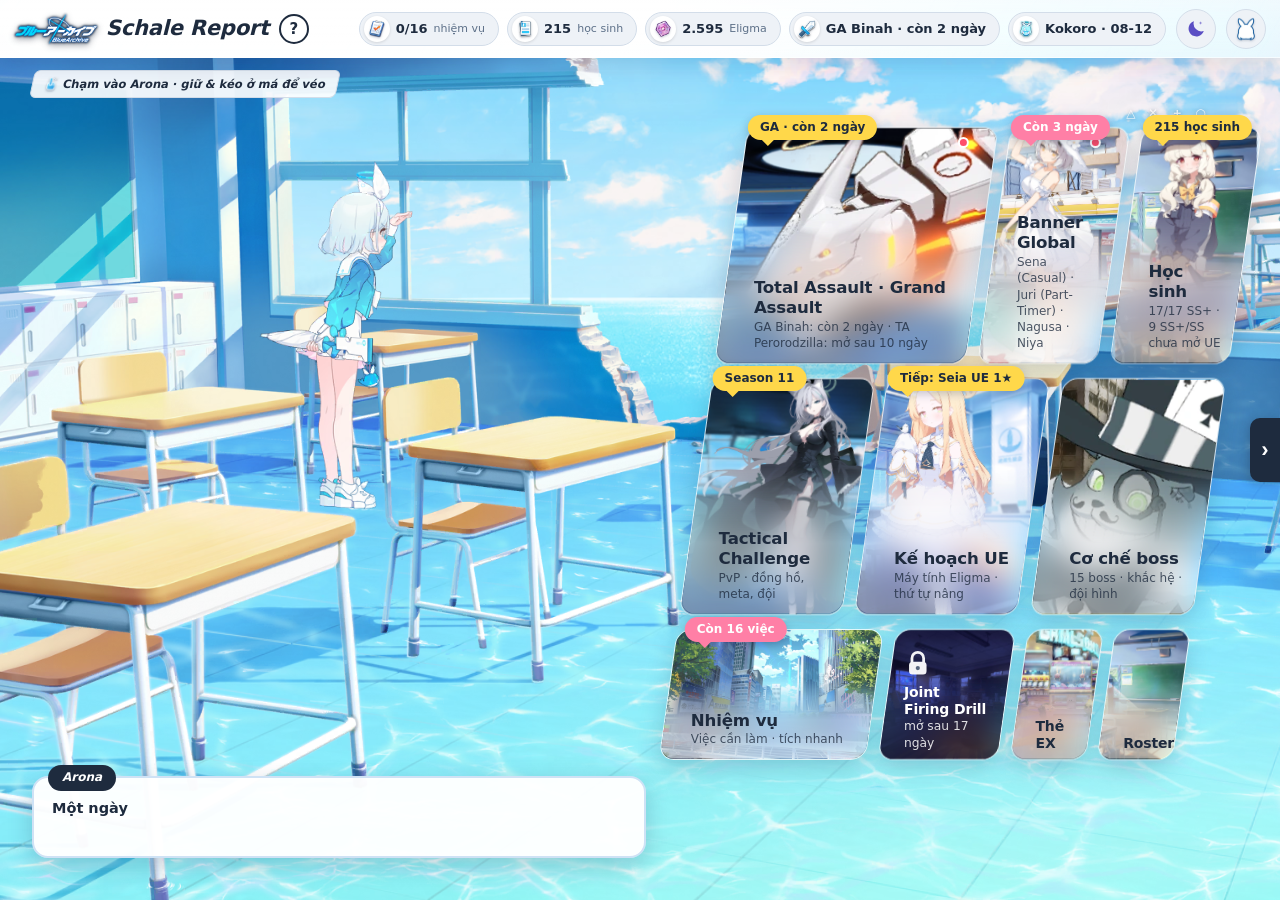
==== index.html @ 24d0c579 "Add opt-in Safari zdim test" ====
<!DOCTYPE html>
<html lang="vi">
<head>
<meta charset="UTF-8">
<meta name="viewport" content="width=device-width, initial-scale=1.0, viewport-fit=cover">
<meta name="theme-color" content="#6CC4FF">
<title>Schale Report: Tier list và lộ trình UE Blue Archive</title>
<link rel="icon" type="image/png" href="Icons/stu.png">
<!-- theme before paint = the lobby shift by Vietnam time (06:00-18:00 Arona / light, else Plana / dark), the SAME rule as byTime()
     in js/app.js, so the Spine loading later never flips it. THC = the two browser-bar colours, ONE place (setThm in app.js reads it).
     Opening on the lobby also sets html.booting here, before first paint, so js/boot.js knows to show the loading screen. -->
<script>(function(){var R=document.documentElement,h,x=location.hash.slice(1);try{h=+new Date().toLocaleString('en-US',{timeZone:'Asia/Ho_Chi_Minh',hour:'numeric',hour12:false})%24}catch(e){h=new Date().getHours()}
window.THC={light:'#6CC4FF',dark:'#1E222D'};R.dataset.theme=h>=6&&h<18?'light':'dark';if(!x||x==='home')R.classList.add('booting');if(/(?:^|[?&])safari-zdim-test=1(?:&|$)/.test(location.search))R.classList.add('safari-zdim-test');
var sch=document.createElement('meta');sch.name='color-scheme';sch.content=R.dataset.theme;document.head.append(sch);
document.querySelector('meta[name="theme-color"]').content=THC[R.dataset.theme]})()</script>
<!-- critical boot colours (inline, so nothing can delay them): --bc = the boot colour of the theme, used by css/ui.css too -->
<style>
html.booting{--bc:#6CC4FF}html.booting[data-theme="dark"]{--bc:#1E222D}
html.booting,html.booting body,html.booting #boot{background:var(--bc)!important}
</style>
<!-- Start CSS before third-party scripts so the loading surface is styled as early as possible. -->
<link rel="stylesheet" href="css/base.css?v=202611281405">
<link rel="stylesheet" href="css/ui.css?v=20261128-zdimtest-1">
<!-- Chart.js is no longer loaded here: js/app.js fetches it only when the tier chart (Học sinh screen) comes into view -->
</head>
<body>
<!-- boot screen (js/boot.js): desktop = loading video (Videos/, sources added by boot.js so a phone never downloads it);
     phone = flat Arona / Plana colour + the flipping SCHALE logo -->
<div id="boot" aria-hidden="true"><video autoplay muted loop playsinline preload="auto"
  poster="[data-uri]"></video>
  <img class="lg" src="Icons/schale.png" alt="">
  <p class="bt">Đang tải · chạm để vào</p></div>
<script src="js/boot.js?v=202611281730"></script>

<header class="topbar" id="topbar">
  <button class="tb-back" id="tbBack" type="button" aria-label="Về sảnh" hidden>‹</button>
  <img class="tb-logo" src="Icons/ba-logo.png" alt="Blue Archive" onerror="this.remove()">
  <h1 class="tb-title" id="tbTitle">Schale Report</h1>
  <button class="tb-help" id="tbHelp" type="button" aria-label="Hướng dẫn màn này" aria-expanded="false" aria-controls="hpop">?</button>
  <div class="tb-res">
    <a class="res" href="#tasks" title="Nhiệm vụ cần làm"><i>📋</i><b id="rTask">0/0</b><small>nhiệm vụ</small></a>
    <a class="res" href="#tier" title="Học sinh trong roster"><i>👥</i><b id="rStu">215</b><small>học sinh</small></a>
    <a class="res" href="#calc" title="Eligma đang có (sửa trong Kế hoạch UE)"><i>💠</i><b id="rEli">2.595</b><small>Eligma</small></a>
    <a class="res" href="#live" title="Total Assault"><i>⚔️</i><b id="rTA">TA</b></a>
    <a class="res" href="#banners" title="Banner nên quay tiếp theo"><i>🎟️</i><b id="rBan">Banner</b></a>
  </div>
  <button class="tb-ic" id="thm" type="button" aria-label="Đổi giao diện sáng/tối">
    <svg class="vi i-moon" viewBox="0 0 24 24" aria-hidden="true"><path d="M20.5 14.2A8.5 8.5 0 0 1 9.8 3.5a8.5 8.5 0 1 0 10.7 10.7z" fill="currentColor"/><path d="M17 3.5l.5 1.4 1.4.5-1.4.5-.5 1.4-.5-1.4-1.4-.5 1.4-.5z" fill="currentColor" opacity=".7"/></svg>
    <svg class="vi i-sun" viewBox="0 0 24 24" aria-hidden="true"><circle cx="12" cy="12" r="4.2" fill="currentColor"/><g stroke="currentColor" stroke-width="2" stroke-linecap="round"><path d="M12 2.5v2.2M12 19.3v2.2M2.5 12h2.2M19.3 12h2.2M5.3 5.3l1.55 1.55M17.15 17.15l1.55 1.55M5.3 18.7l1.55-1.55M17.15 6.85l1.55-1.55"/></g></svg>
  </button>
  <a class="tb-ic" href="#home" aria-label="Về sảnh" title="Về sảnh">🏠</a>
</header>
<nav class="dock" id="dock" aria-label="Chuyển màn nhanh">
  <a href="#home"><i>🏠</i><span>Sảnh</span></a>
  <a href="#live"><i>⚔️</i><span>TA/GA</span><b class="bd" id="dTA"></b></a>
  <a href="#banners"><i>🎟️</i><span>Banner</span><b class="bd" id="dBan"></b></a>
  <a href="#tier"><i>👥</i><span>Học sinh</span><b class="bd info" id="dStu"></b></a>
  <a href="#tasks"><i>📋</i><span>Nhiệm vụ</span><b class="bd" id="dTask"></b></a>
</nav>

<main id="app">

<div class="screen" id="home" data-title="Schale Report">
  <aside class="cast lobby" id="lobbyCast"></aside>
  <div class="pane">
    <div class="tiles">
      <a class="tile big" href="#live" id="tRaid" data-ic="⚔️"><div class="tbg"></div><span class="ttag"></span><span class="tlab"><b>Total Assault · Grand Assault</b><small></small></span></a>
      <a class="tile wide" href="#banners" id="tBan" data-ic="🎟️"><div class="tbg"></div><span class="ttag pink"></span><span class="tlab"><b>Banner Global</b><small></small></span></a>
      <a class="tile" href="#pvp" id="tPvp" data-ic="🏆"><div class="tbg"></div><span class="ttag"></span><span class="tlab"><b>Tactical Challenge</b><small>PvP · đồng hồ, meta, đội</small></span></a>
      <a class="tile" href="#tier" id="tStu" data-ic="👥"><div class="tbg"></div><span class="ttag"></span><span class="tlab"><b>Học sinh</b><small>Tier list roster</small></span></a>
      <a class="tile" href="#ue" id="tUe" data-ic="💠"><div class="tbg"></div><span class="ttag"></span><span class="tlab"><b>Kế hoạch UE</b><small>Máy tính Eligma · thứ tự nâng</small></span></a>
      <a class="tile" href="#teams" id="tBoss" data-ic="🎯"><div class="tbg"></div><span class="tlab"><b>Cơ chế boss</b><small>15 boss · khắc hệ · đội hình</small></span></a>
      <a class="tile flat" href="#order" id="tOrd" data-ic="🃏"><div class="tbg"></div><span class="tlab"><b>Thẻ EX</b><small>Cách xếp đội vào trận</small></span></a>
      <a class="tile" href="#tasks" id="tTask" data-ic="📋"><div class="tbg"></div><span class="ttag"></span><span class="tlab"><b>Nhiệm vụ</b><small>Việc cần làm · tích nhanh</small></span></a>
      <!-- Roster (the former empty slot; id tSrv kept so the grid rules of that cell stay as they are) -->
      <a class="tile flat" href="#roster" id="tSrv" data-ic="🧩"><div class="tbg"></div><span class="tlab"><b>Roster</b><small>Sửa học sinh, UE, level</small></span></a>
      <a class="tile lock" href="#jfd" id="tLock" title="Joint Firing Drill"><div class="tbg"></div><span class="ttag"></span>
        <svg class="lk" viewBox="0 0 24 24" aria-hidden="true"><path d="M7 10V7a5 5 0 0 1 10 0v3" fill="none" stroke="currentColor" stroke-width="2.4" stroke-linecap="round"/><rect x="4.5" y="10" width="15" height="11" rx="3" fill="currentColor"/><circle cx="12" cy="15.5" r="1.8" fill="#5b6b82"/></svg>
        <span class="tlab"><b>Joint Firing Drill</b><small></small></span></a>
    </div>
    <section class="notice">
      <div class="nhead"><span class="ntag">Thông báo</span><span class="kicker">Schale Tactical Report · 17/11/2026</span></div>
      <h2>215 học sinh, đủ <em>17/17 SS+</em>. Giờ chỉ cần tiêu Eligma cho đúng.</h2>
      <p class="lede"><strong>Bạn không cần quay gacha thêm. Bạn đã nâng xong Shiroko (Swimsuit), Michiru (Dress), Iroha (Swimsuit), Satsuki (Swimsuit) lên UE 2★ và Hare (Camp) lên UE 1★.</strong> Với 2.595 Eligma còn lại, nên chi theo đúng lịch raid sắp tới: Seia UE 1★ trước Grand Assault Binah (1/12), Kayoko (New Year) UE 1★ trước Perorodzilla (15/12), rồi Kokona UE 2★. Buffer Special như Ibuki (Swimsuit), Ako, Himari không cần UE.</p>
      <div class="metrics">
        <div class="metric"><b>17/17</b><span>SS+ đã sở hữu</span><small id="m1">16 em đã có UE 2★ trở lên</small></div>
        <div class="metric"><b id="m2">9</b><span>SS+/SS chưa mở UE</span><small>chưa lên 5★</small></div>
        <div class="metric"><b id="m3">2.595</b><span>Eligma còn lại</span><small id="m3s">đủ cho 3 bước ở mục ②, dư khoảng 195</small></div>
        <div class="metric"><b>4/4</b><span>Loại giáp raid</span><small>có sẵn đội cho mỗi loại</small></div>
      </div>
      <p class="meta-line">Tier theo Game8 JP (17/11/2026), đối chiếu BlueStacks KR (11/2026) và gacha.gg Global (12/11/2026). Nguồn đầy đủ ở cuối màn Học sinh.</p>
    </section>
  </div>
</div>

<div class="screen" id="s-raid" data-title="Total Assault · Grand Assault" data-cast="raid">
  <aside class="cast"></aside>
  <div class="pane">
  <section class="live block" id="live">
    <div class="live-top">
      <div><h2>⓪ Boss TA / GA đang mở · Global</h2><small id="lupd">Giờ Việt Nam (UTC+7)</small></div>
      <button class="rf" id="lrf">🔄 Refresh: tìm boss hôm nay</button>
    </div>
    <div class="lgrid" id="lgrid"></div>
    <div class="lsched" id="lsched"></div>
    <p class="lnote">Lịch Global lấy từ <a href="https://bluearchive.wiki/wiki/Total_Assault" target="_blank" rel="noopener">bluearchive.wiki</a> và <a href="https://ba.joexyz.online/global/roadmap" target="_blank" rel="noopener">Joe's Blue Archive Tools</a> (17/11/2026), giờ server UTC+9 đã đổi sang giờ VN. Refresh tính lại theo giờ máy bạn trên lịch đã lưu sẵn, không tải dữ liệu mới. Nếu game có thông báo đổi lịch, hãy theo thông báo trong game.</p>
  </section>
  </div>
</div>

<div class="screen" id="s-banner" data-title="Banner Global" data-cast="banner">
  <aside class="cast"></aside>
  <div class="pane">
  <section class="live bn block" id="banners">
    <div class="live-top">
      <div><h2>🎟️ Upcoming Global Banners</h2><small id="bupd">Banner kế tiếp: ai, đạn gì, giáp gì, có nên quay</small></div>
    </div>
    <div class="bw" id="bw"></div>
    <div class="bcard" id="bcard"></div>
    <div class="bpick"><b>Đáng dành pyroxene nhất:</b> <span id="bpick"></span></div>
    <p class="lnote">Lịch: <a href="https://ba.joexyz.online/global/banners" target="_blank" rel="noopener">Joe's Blue Archive Tools</a>, dự đoán theo lịch JP. Global đang chạy nhanh để đuổi kịp JP nên banner có thể bị gộp, rút ngắn hoặc bỏ qua. Đạn và giáp lấy từ <a href="https://bluearchive.wiki/wiki/Characters" target="_blank" rel="noopener">Blue Archive Wiki</a>; tier theo <a href="https://game8.jp/blue-archive/635287" target="_blank" rel="noopener">Game8 JP</a> (17/11/2026). Đánh giá "nên quay" là mình xét theo roster của bạn.</p>
  </section>
  </div>
</div>

<div class="screen" id="s-pvp" data-title="Tactical Challenge · PvP" data-cast="pvp">
  <aside class="cast"></aside>
  <div class="pane">
  <section class="live pv block" id="pvp">
    <div class="live-top">
      <div><h2>⚔️ PvP · Tactical Challenge Global</h2><small id="pupd">Giờ Việt Nam (UTC+7)</small></div>
      <button class="rf" id="prf">🔄 Refresh đồng hồ</button>
    </div>
    <div class="lgrid pg" id="pgrid"></div>
    <div class="pmeta" id="pmeta"></div>
    <p class="lnote">Lịch mùa và luật: <a href="https://bluearchive.wiki/wiki/Tactical_Challenge" target="_blank" rel="noopener">Blue Archive Wiki</a>, <a href="https://bluearchive.wikiru.jp/?%E6%88%A6%E8%A1%93%E5%AF%BE%E6%8A%97%E6%88%A6%E3%82%B7%E3%83%BC%E3%82%BA%E3%83%B311" target="_blank" rel="noopener">wikiru JP (S11)</a>, patch Global 8/9/2026. Meta S11 lấy từ tổng kết mùa của người chơi JP (<a href="https://note.com/yuzuhaccc/n/naef95d5b3621" target="_blank" rel="noopener">ろすと</a>, <a href="https://note.com/maple_blue/n/n50d2ce16180a" target="_blank" rel="noopener">Maple</a>), vì Global đang chạy đúng luật S11 mà JP đã chơi xong. Xem trước S12 theo <a href="https://game8.jp/blue-archive/650136" target="_blank" rel="noopener">Game8</a> (16/11/2026). Cập nhật 19/11/2026: muốn làm mới meta, nhắn Dia.</p>
  </section>
  </div>
</div>

<div class="screen" id="s-ue" data-title="Kế hoạch UE" data-cast="ue">
  <aside class="cast"></aside>
  <div class="pane">
  <!-- I -->
  <section class="block" id="ue">
    <div class="sec-head"><div class="sec-num">1</div><div><h2>Đầu tư UE thế nào cho đúng</h2><p>UE chỉ mở khi học sinh đạt 5★; mọi mốc sau đó tốn eleph của chính học sinh đó.</p></div></div>

    <div class="card">
      <h3>Mỗi mốc UE cho gì, tốn bao nhiêu</h3>
      <div class="tbl-wrap"><table>
        <thead><tr><th>Mốc</th><th>Eleph thêm</th><th>Eligma (cộng dồn từ 3★)</th><th>Nhận được</th></tr></thead>
        <tbody>
          <tr><td><span class="ue u0">Not Equipped</span></td><td>—</td><td>—</td><td>Chưa tới 5★ nên chưa có UE</td></tr>
          <tr><td><span class="ue u1">UE 1★</span></td><td>Miễn phí khi lên 5★</td><td><b>900</b></td><td>Cộng ATK / HP / hồi máu</td></tr>
          <tr><td><span class="ue u2">UE 2★</span></td><td>120</td><td><b>1.500</b> (+600)</td><td><b>Passive+</b>: cộng thêm chỉ số vào passive</td></tr>
          <tr><td><span class="ue u3">UE 3★</span></td><td>180</td><td><b>2.400</b> (+900)</td><td><b>Tăng địa hình</b>: +1 bậc ở 1 trong 3 địa hình</td></tr>
          <tr><td><span class="ue u3">UE 4★</span></td><td>200</td><td><b>3.400</b> (+1.000)</td><td>Striker: +10% hiệu quả khắc hệ · Special: +0.5 cost tối đa</td></tr>
        </tbody>
      </table></div>
      <div class="note">Giá eleph bắt đầu từ 1 Eligma, tăng 1 sau mỗi 20 mảnh mua cho cùng một học sinh, tối đa 5 Eligma/mảnh. Một số học sinh có eleph trong shop Total Assault, Grand Assault, PvP: lấy ở đó trước. Wiki ghi UE 4★ là mốc cao nhất hiện tại; nếu server của bạn chưa có thì bỏ qua.</div>
    </div>

    <div class="grid2">
      <div class="card">
        <h3>Bốn quy tắc chi Eligma</h3>
        <ul>
          <li><b>UE chỉ đáng tiền khi sức mạnh tăng theo chỉ số:</b> DPS, healer, tank và mọi Striker (đứng trên sân nên cần HP). Buffer Special buff theo %, không cần UE.</li>
          <li><b>Buffer Striker: mở UE 1★ rồi dừng.</b> 5★ đã đủ HP để trụ ở Torment.</li>
          <li><b>UE 3★/4★ chỉ cho DPS chủ lực.</b> UE 3★ khi raid đúng địa hình; UE 4★ cộng thẳng +10% damage.</li>
          <li><b>DPS chỉ dùng cho một boss: mượn thay vì nâng.</b> Mượn bản max UE của bạn bè hoặc club vào đúng tuần đó. Không đổ thêm cho Hasumi (Track) (tier B).</li>
        </ul>
      </div>
      <div class="card">
        <h3>Điểm dừng cho từng học sinh</h3>
        <div class="lanes">
          <div class="lane"><div class="lab">Không cần UE<small>buffer Special</small></div><div class="names"><span class="nm">Ibuki (Swimsuit)</span><span class="nm">Ako</span><span class="nm">Himari</span><span class="nm">Fuuka (New Year)</span><span class="nm">Reisa (Magical)</span></div></div>
          <div class="lane" data-t="1"><div class="lab">UE 1★ rồi dừng<small>900 Eligma</small></div><div class="names"><span class="nm">Hare (Camp)</span><span class="nm">Seia</span><span class="nm">Kayoko (New Year)</span><span class="nm">Aru (Dress)</span><span class="nm">Seia (Swimsuit)</span><span class="nm">Hikari</span></div></div>
          <div class="lane" data-t="2"><div class="lab">Lên UE 2★<small>+600 Eligma</small></div><div class="names"><span class="nm">Kokona</span></div></div>
          <div class="lane" data-t="2"><div class="lab">Dừng ở UE 2★<small>đã đủ</small></div><div class="names"><span class="nm">Shiroko (Swimsuit)</span><span class="nm">Michiru (Dress)</span><span class="nm">Iroha (Swimsuit)</span><span class="nm">Satsuki (Swimsuit)</span><span class="nm">Kisaki</span><span class="nm">Rio</span><span class="nm">Nagisa (Swimsuit)</span><span class="nm">Kei</span><span class="nm">Hoshino (Swimsuit)</span><span class="nm">Mari (Pop Idol)</span><span class="nm">Himari (Armed)</span></div></div>
          <div class="lane" data-t="3"><div class="lab">UE 3★ khi đúng địa hình<small>+900 Eligma</small></div><div class="names"><span class="nm">Mika (Swimsuit)</span><span class="nm">Aris (Armed)</span><span class="nm">Hoshino (Armed)</span><span class="nm">Shiroko*Terror</span><span class="nm">Wakamo</span></div></div>
          <div class="lane" data-t="4"><div class="lab">UE 4★<small>+1.000 Eligma</small></div><div class="names"><span class="nm">Hina (Dress)</span><span class="nm">Hanako (Swimsuit)</span><span class="nm">Neru (School)</span><span class="nm">Mika</span></div></div>
        </div>
      </div>
    </div>
  </section>

  <!-- II -->
  <section class="block" id="steps">
    <div class="sec-head"><div class="sec-num">2</div><div><h2>Thứ tự nâng UE cho roster của bạn</h2><p>Ngân sách: <b>2.595 Eligma</b>. Bước 1–3 tốn tối đa 2.400, xếp theo lịch raid sắp tới.</p></div></div>
    <div class="card calc" id="calc">
      <h3>🧮 Máy tính Eligma &amp; pyroxene</h3>
      <div class="calc-in">
        <label>Eligma đang có<input id="eli" type="number" min="0" step="1" inputmode="numeric"></label>
        <label>Pyroxene đang có<input id="pyr" type="number" min="0" step="1" inputmode="numeric" placeholder="ví dụ 24000"></label>
      </div>
      <div id="cplan"></div>
      <p class="sum" id="csum"></p>
      <p class="sum" id="cpyro"></p>
      <div class="note">Bấm vào thẻ học sinh tier SS+, SS, S để cập nhật mốc UE bạn vừa nâng. Trang tự lưu trên trình duyệt này, rồi tính lại mọi số liệu. <span id="cstore"></span> <button class="linkbtn" id="ureset" type="button">Khôi phục roster gốc</button></div>
    </div>
    <div class="steps">
      <div class="step card done"><div class="dot">✓</div>
        <div class="step-top"><h3>Đã xong: Shiroko (Swimsuit), Michiru (Dress), Iroha (Swimsuit), Satsuki (Swimsuit) lên UE 2★ · Hare (Camp) lên UE 1★</h3><span class="pill">Hoàn thành</span></div>
        <p>Mấy em này đã tới điểm dừng hợp lý, không cần đổ thêm Eligma. Hare (Camp) là buffer Striker nên dừng ở UE 1★.</p>
      </div>
      <div class="step card"><div class="dot">1</div>
        <div class="step-top"><h3>Seia: mở UE 1★</h3><span class="pill">Trước 1/12 · tối đa 900</span></div>
        <p>Grand Assault Binah (1/12) có giáp Heavy. Seia buff Piercing và giảm cost cho Mika, Neru (School), lại đứng slot Striker nên cần HP từ UE để trụ ở Torment.</p>
        <ul><li>Còn lại sau bước này: khoảng 1.695 Eligma.</li></ul>
      </div>
      <div class="step card"><div class="dot">2</div>
        <div class="step-top"><h3>Kayoko (New Year): mở UE 1★</h3><span class="pill">Trước 15/12 · tối đa 900</span></div>
        <p>Total Assault Perorodzilla (15/12) có giáp Special. Kayoko (New Year) buff Mystic cho Aris (Armed), Hoshino (Armed), Kei.</p>
        <ul><li>Còn lại: khoảng 795 Eligma.</li></ul>
      </div>
      <div class="step card"><div class="dot">3</div>
        <div class="step-top"><h3>Kokona: UE 1★ → 2★</h3><span class="pill">Sau đó · +600</span></div>
        <p>Healer Striker tier SS, chìa khóa ở Hieronymus và Kurokage. Nâng xong là healer chính của bạn đều đã ở UE 2★.</p>
        <ul><li>Còn lại: khoảng 195 Eligma. Để dành, không chi lẻ.</li></ul>
      </div>
      <div class="step card"><div class="dot">4</div>
        <div class="step-top"><h3>UE 4★ cho DPS chủ lực</h3><span class="pill">Khi tích lại đủ 1.000</span></div>
        <p>Hina (Dress), Hanako (Swimsuit), Neru (School), Mika đã UE 3★. Mốc tiếp theo là UE 4★ (+1.000): +10% hiệu quả khắc hệ, cộng thẳng vào damage. Mika (Swimsuit), Aris (Armed), Hoshino (Armed) chỉ lên UE 3★ (+900) khi raid rơi đúng địa hình được cộng.</p>
        <ul><li>Nếu bạn muốn đánh Binah hạng cao hơn thay vì nâng Kokona: dùng 1.000 cho UE 4★ của Neru (School) hoặc Hina (Dress) sau bước 1. Khi đó Kayoko (New Year) phải chờ Eligma của tháng sau.</li><li>Để sau: Aru (Dress), Seia (Swimsuit), mỗi em cũng chỉ cần UE 1★.</li></ul>
      </div>
      <div class="step card"><div class="dot">5</div>
        <div class="step-top"><h3>Học sinh chỉ dùng cho một boss</h3><span class="pill">Khi cần</span></div>
        <p>Suzumi (Magical), Yuuka (Track), Kanoe, Sena (Casual) là Striker: mở UE 1★ khi lịch raid ra đúng boss. Reisa (Magical) là Special, dùng luôn. Với DPS chỉ mạnh ở một boss, mượn bản max UE thường lời hơn tự nâng.</p>
      </div>
      <div class="note">Số Eligma ở trên là mức tối đa, tính khi phải mua toàn bộ eleph bằng Eligma. Học sinh nào đã có sẵn eleph, hoặc mua được eleph trong shop Total Assault / Grand Assault / PvP, sẽ tốn ít hơn.</div>
    </div>
  </section>

  </div>
</div>

<div class="screen" id="s-task" data-title="Nhiệm vụ" data-cast="tasks">
  <aside class="cast"></aside>
  <div class="pane">
  <section class="block tasks" id="tasks">
    <div class="tk-top">
      <div class="ttabs" id="tkTabs"><button type="button" class="on" data-c="all">Tất cả</button><button type="button" data-c="daily">Hằng ngày</button><button type="button" data-c="raid">Raid</button><button type="button" data-c="banner">Banner</button><button type="button" data-c="ue">Kế hoạch UE</button><button type="button" data-c="jfd">Joint Firing Drill</button></div>
      <div class="tk-prog"><b id="tkCnt">0/0</b><small>việc đã xong</small><div class="pbar"><i id="tkBar"></i></div></div>
    </div>
    <div class="tk-list" id="tkList"></div>
    <div class="tk-foot"><p class="lnote" id="tkNote">Danh sách tự lập từ lịch TA/GA, Joint Firing Drill, banner và kế hoạch UE trong report. Việc hằng ngày tự làm mới lúc 0:00 giờ Việt Nam. Dấu tích lưu trên trình duyệt này.</p>
      <button class="go tk-all" id="tkAll" type="button">✓ Hoàn thành tất cả</button></div>
  </section>
  </div>
</div>

<div class="screen" id="s-stu" data-title="Học sinh" data-cast="students">
  <aside class="cast"></aside>
  <div class="pane">
  <!-- III -->
  <section class="block" id="tier">
    <div class="sec-head"><div class="sec-num">3</div><div><h2>Tier list roster của bạn</h2><p>215 học sinh, kèm mốc UE hiện tại. Tier S trở lên lấy trực tiếp từ Game8 JP; A và B–C là tổng hợp từ cả 3 nguồn.</p></div></div>

    <div class="card">
      <h3>Phân bố tier × UE</h3>
      <div class="chart-box"><canvas id="dist"></canvas></div>
      <div class="note">Các tier cao gần như đã có UE hết. <span id="m4">130 em chưa mở UE (60% roster)</span> dồn chủ yếu ở tier A và B–C, phần lớn không cần đụng tới.</div>
    </div>

    <div class="tools">
      <div class="ttabs" id="ttabs"><button type="button" class="on" data-t="all">Tất cả</button><button type="button" data-t="0">SS+</button><button type="button" data-t="1">SS</button><button type="button" data-t="2">S</button><button type="button" data-t="3">A</button><button type="button" data-t="4">B–C</button></div>
      <input id="q" type="search" placeholder="Tìm học sinh… (ví dụ: Hina, Swimsuit, Kayoko)">
      <div class="legend">
        <span class="tag t-exp">Explosive</span><span class="tag t-pie">Piercing</span><span class="tag t-mys">Mystic</span><span class="tag t-son">Sonic</span><span class="tag t-cor">Corrosive</span>        <span>· icon góc thẻ = hệ đạn · <b style="color:#e8a800">★</b> = số mốc UE</span>
      </div>
      <div class="sfil" id="sfil">
        <div class="fr"><b>Vai trò</b><button type="button" class="fb" data-g="r" data-v="T" title="Tank" aria-label="Tank"><img class="rlic" src="Icons/role-tank.png" alt=""></button><button type="button" class="fb" data-g="r" data-v="A" title="Dealer" aria-label="Dealer"><img class="rlic" src="Icons/role-dealer.png" alt=""></button><button type="button" class="fb" data-g="r" data-v="H" title="Healer" aria-label="Healer"><img class="rlic" src="Icons/role-healer.png" alt=""></button><button type="button" class="fb" data-g="r" data-v="S" title="Support" aria-label="Support"><img class="rlic" src="Icons/role-support.png" alt=""></button><button type="button" class="fb" data-g="r" data-v="X" title="Tactical Support (T.S.)" aria-label="Tactical Support"><img class="rlic" src="Icons/role-tactical-support.png" alt=""></button></div>
        <div class="fr"><b>Hệ đạn</b><button type="button" class="fb" data-g="a" data-v="E"><span class="tag t-exp">Explosive</span></button><button type="button" class="fb" data-g="a" data-v="P"><span class="tag t-pie">Piercing</span></button><button type="button" class="fb" data-g="a" data-v="M"><span class="tag t-mys">Mystic</span></button><button type="button" class="fb" data-g="a" data-v="S"><span class="tag t-son">Sonic</span></button><button type="button" class="fb" data-g="a" data-v="C"><span class="tag t-cor">Corrosive</span></button></div>
        <div class="fr"><b>Giáp</b><button type="button" class="fb" data-g="m" data-v="l"><span class="ar ar-light">Light</span></button><button type="button" class="fb" data-g="m" data-v="h"><span class="ar ar-heavy">Heavy</span></button><button type="button" class="fb" data-g="m" data-v="s"><span class="ar ar-special">Special</span></button><button type="button" class="fb" data-g="m" data-v="e"><span class="ar ar-elastic">Elastic</span></button><button type="button" class="fb" data-g="m" data-v="c"><span class="ar ar-comp">Composite</span></button></div>
        <div class="fr"><b>Loại</b><button type="button" class="fb" data-g="k" data-v="1">STRIKER</button><button type="button" class="fb" data-g="k" data-v="0">SPECIAL</button></div>
        <div class="fr"><b>Vị trí</b><button type="button" class="fb" data-g="p" data-v="F" title="Front" aria-label="Front"><img class="psic" src="Icons/pos-front.png" alt=""></button><button type="button" class="fb" data-g="p" data-v="M" title="Middle" aria-label="Middle"><img class="psic" src="Icons/pos-middle.png" alt=""></button><button type="button" class="fb" data-g="p" data-v="B" title="Back" aria-label="Back"><img class="psic" src="Icons/pos-back.png" alt=""></button>
          <span class="fcnt" id="fcnt"></span><button type="button" class="fclr" id="fclr" hidden>✕ Xóa lọc</button></div>
      </div>
    </div>

    <div class="tier"><div class="tier-badge tb-ssp">SS+<small>17 em</small></div>
      <div class="tier-body"><p class="desc">Tier 1 JP. Nhóm dùng được ở gần như mọi nội dung endgame.</p><div class="cards" id="ssp"></div></div></div>

    <div class="tier"><div class="tier-badge tb-ss">SS<small>16 em</small></div>
      <div class="tier-body"><p class="desc">Tier 2 JP. Chủ lực theo từng loại giáp hoặc buffer khó thay.</p><div class="cards" id="ss"></div></div></div>

    <div class="tier"><div class="tier-badge tb-s">S<small>28 em</small></div>
      <div class="tier-body"><p class="desc">Tier 3 JP. Mạnh theo boss hoặc cơ chế cụ thể. Theo Game8: Yuuka (Track) cho Goz / Shiro &amp; Kuro, Kanoe cho Perorodzilla, Sena (Casual) cho Kurokage, Haruka (Dress) cho Drum Crab.</p><div class="chips" id="s"></div></div></div>

    <div class="tier"><div class="tier-badge tb-a">A<small>52 em</small></div>
      <div class="tier-body"><p class="desc">Có công dụng rõ nhưng có bản thay thế tốt hơn. Đáng chú ý: Atsuko (Swimsuit) được Game8 xếp tier S cho healer, mission và PvP.</p><div class="chips" id="a"></div></div></div>

    <div class="tier"><div class="tier-badge tb-bc">B–C<small>102 em</small></div>
      <div class="tier-body"><p class="desc">Không có tên trong top của 3 nguồn, nuôi theo sở thích. Ngoại lệ PvP: Game8 xếp Hiyori (Swimsuit), Renge (Swimsuit), Midori, Hoshino ở tier S cho PvP.</p><div class="chips" id="bc"></div></div></div>
  </section>

  <!-- sources of the whole report + footer (moved here from the removed JP · KR · Global screen; the footer also gets the SS+ avatar row from JS) -->
  <section class="block sources" id="sources">
    <div class="card">
      <h3>Nguồn</h3>
      <ol>
        <li><a href="https://game8.jp/blue-archive/635287" target="_blank" rel="noopener">Game8 JP: 最強キャラランキング (cập nhật 17/11/2026)</a></li>
        <li><a href="https://www.bluestacks.com/ko/blog/game-guides/blue-archive/ba-tier-list-ko.html" target="_blank" rel="noopener">BlueStacks KR: 블루 아카이브 티어 리스트 (11/2026)</a></li>
        <li><a href="https://www.gacha.gg/blue-archive/tier-list" target="_blank" rel="noopener">gacha.gg: Blue Archive tier list (12/11/2026)</a></li>
        <li><a href="https://www.gamsgo.com/ja/blog/blue-archive-character-tier-list" target="_blank" rel="noopener">GamsGo JP: ブルアカ最強キャラTier表 2026</a></li>
        <li><a href="https://mollulog.net/raids" target="_blank" rel="noopener">mollulog: Total / Grand Assault</a></li>
        <li><a href="https://bluearchive.wiki/wiki/Unique_weapons" target="_blank" rel="noopener">Blue Archive Wiki: Unique weapons</a></li>
        <li><a href="https://bluearchive.wiki/wiki/Shop" target="_blank" rel="noopener">Blue Archive Wiki: Shop (Eligma)</a></li>
        <li><a href="https://kamigame.jp/bluearchive/page/142954441589444800.html" target="_blank" rel="noopener">Kamigame: 総力戦のボス一覧 (cập nhật 10/11/2026)</a></li>
        <li><a href="https://game8.jp/blue-archive/774215" target="_blank" rel="noopener">Game8: Goz Torment (né đoàn tàu bằng Yuuka (Track))</a></li>
        <li><a href="https://game8.jp/blue-archive/812580" target="_blank" rel="noopener">Game8: Perorodzilla trong nhà (9/2026)</a></li>
        <li><a href="https://game8.jp/blue-archive/675587" target="_blank" rel="noopener">Game8: Shiro &amp; Kuro trong nhà</a></li>
        <li><a href="https://bluearchive.wiki/wiki/Total_Assault" target="_blank" rel="noopener">Blue Archive Wiki: skill chi tiết của 15 boss Total Assault</a></li>
        <li><a href="https://game8.jp/blue-archive/733809" target="_blank" rel="noopener">Game8: Yesod</a></li>
        <li><a href="https://game8.jp/blue-archive/675588" target="_blank" rel="noopener">Game8: Hieronymus đô thị (8/2026)</a></li>
        <li><a href="https://game8.jp/blue-archive/670832" target="_blank" rel="noopener">Game8: Kurokage, Grand Assault (5/2026)</a></li>
        <li><a href="https://game8.jp/blue-archive/829987" target="_blank" rel="noopener">Game8: Geburah, Grand Assault (10/2026)</a></li>
        <li><a href="https://game8.jp/blue-archive/685890" target="_blank" rel="noopener">Game8: Gregorius Torment (7/2026)</a></li>
        <li><a href="https://game8.jp/blue-archive/786114" target="_blank" rel="noopener">Game8: Drum Crab (9/2026)</a></li>
        <li><a href="https://bluearchive.wiki/wiki/Combat_basics" target="_blank" rel="noopener">Blue Archive Wiki: bảng khắc hệ (có Corrosive / Composite)</a></li>
        <li><a href="https://kamigame.jp/bluearchive/page/142824712756579518.html" target="_blank" rel="noopener">Kamigame: thêm Corrosive và Composite (1/2026)</a></li>
        <li><a href="https://detail.chiebukuro.yahoo.co.jp/qa/question_detail/q12327576267" target="_blank" rel="noopener">Yahoo! 知恵袋: chưa có học sinh / boss Corrosive (4/2026)</a></li>
        <li><a href="https://game8.jp/blue-archive/699441" target="_blank" rel="noopener">Game8: Kei (Mystic, giáp Composite)</a></li>
      </ol>
    </div>
  </section>

  <footer><div class="flogo"><img src="Icons/schale.png" alt="SCHALE" onerror="this.remove()"><img src="Icons/ba-logo.png" alt="Blue Archive" onerror="this.remove()"></div>Schale Tactical Report · Soạn cho roster 215 học sinh của bạn<br><small>Logo, icon và hình học sinh © NEXON Games / Yostar · Blue Archive. Trang fan phi thương mại.</small></footer>
  </div>
</div>

<!-- Roster: the player's own students (this browser only); rows are built by the ROSTER script -->
<div class="screen" id="s-roster" data-title="Roster của tôi" data-cast="roster">
  <aside class="cast"></aside>
  <div class="pane">
  <section class="block" id="roster">
    <div class="sec-head"><div><h2>Roster của tôi</h2><p>Sửa học sinh đang có, số sao, mốc UE, level và cấp kỹ năng. Bấm Lưu là cả report tính lại theo roster này. Dữ liệu chỉ nằm trên trình duyệt này: muốn sang máy khác thì Xuất file rồi Nhập file ở máy kia.</p></div></div>
    <div class="tools">
      <input id="rq" type="search" placeholder="Tìm học sinh… (ví dụ: Hina, Swimsuit)">
      <div class="filters" id="rfil"><button type="button" class="on" data-f="all">Tất cả</button><button type="button" data-f="no">Chưa có</button><button type="button" data-f="noue">Chưa UE</button><button type="button" data-f="ed">Đã sửa</button></div>
    </div>
    <div class="bnav rbar"><span id="rcnt"></span><button type="button" class="go" id="rsave" disabled>Lưu</button><button type="button" id="rexp">Xuất file</button><button type="button" id="rimp">Nhập file</button><button type="button" id="rreset">Về mặc định</button>
      <input type="file" id="rfile" accept=".json,application/json" hidden></div>
    <p class="lnote">Mặc định mỗi em: Lv 90 · 5★ · kỹ năng EX 5, Normal / Passive / Sub 10. UE cần 5★, nên chọn dưới 5★ thì mốc UE tự về "Chưa UE". Bỏ dấu "Có" là em đó rời khỏi Tier list và hiện "chưa có · mượn" trong đội hình boss.</p>
    <div class="rlist" id="rlist"></div>
  </section>
  </div>
</div>

<div class="screen" id="s-boss" data-title="Cơ chế boss · Đội hình" data-cast="boss">
  <aside class="cast"></aside>
  <div class="pane">
  <!-- IV -->
  <section class="block" id="teams">
    <div class="sec-head"><div class="sec-num">4</div><div><h2>BOSS và ĐỘI HÌNH</h2><p>Dấu * = học sinh chưa mở UE. Đội vẫn chạy được, nhưng có UE sẽ trụ lâu hơn và gây nhiều damage hơn.</p></div></div>

    <div class="card">
      <h3>Đạn nào khắc giáp nào</h3>
      <div class="pairs">
        <div class="pair"><div class="big"><span class="tag t-exp">Explosive</span><span class="arrow">➜</span><span class="ar ar-light">Light</span></div><small>Kiếm đỏ khắc khiên đỏ</small></div>
        <div class="pair"><div class="big"><span class="tag t-pie">Piercing</span><span class="arrow">➜</span><span class="ar ar-heavy">Heavy</span></div><small>Kiếm vàng khắc khiên vàng</small></div>
        <div class="pair"><div class="big"><span class="tag t-mys">Mystic</span><span class="arrow">➜</span><span class="ar ar-special">Special</span></div><small>Kiếm xanh khắc khiên xanh</small></div>
        <div class="pair"><div class="big"><span class="tag t-son">Sonic</span><span class="arrow">➜</span><span class="ar ar-elastic">Elastic</span></div><small>Kiếm tím khắc khiên tím</small></div>
        <div class="pair" style="border-color:#9fdcbc"><div class="big"><span class="tag t-cor">Corrosive</span><span class="arrow">➜</span><span class="ar ar-comp">Composite</span></div><small>Xanh lá đậm khắc xanh lá nhạt · mới</small></div>
      </div>
      <div class="note">Cùng màu là khắc nhau: icon kiếm là đạn của học sinh, icon khiên là giáp của boss. Đánh đúng hệ thì damage được nhân lên rất nhiều so với đánh sai hệ.</div>

      <div class="tbl-wrap" style="margin-top:14px"><table class="mtx">
        <thead><tr><th>Đạn ↓ · Giáp →</th><th><span class="ar ar-light">Light</span></th><th><span class="ar ar-heavy">Heavy</span></th><th><span class="ar ar-special">Special</span></th><th><span class="ar ar-elastic">Elastic</span></th><th><span class="ar ar-comp">Composite</span></th></tr></thead>
        <tbody>
          <tr><td><span class="tag t-exp">Explosive</span></td><td class="w">200%</td><td class="n">100%</td><td class="r">50%</td><td class="r">50%</td><td class="n">100%</td></tr>
          <tr><td><span class="tag t-pie">Piercing</span></td><td class="r">50%</td><td class="w">200%</td><td class="n">100%</td><td class="n">100%</td><td class="n">100%</td></tr>
          <tr><td><span class="tag t-mys">Mystic</span></td><td class="n">100%</td><td class="r">50%</td><td class="w">200%</td><td class="n">100%</td><td class="r">50%</td></tr>
          <tr><td><span class="tag t-son">Sonic</span></td><td class="n">100%</td><td class="r">50%</td><td class="e">150%</td><td class="w">200%</td><td class="r">50%</td></tr>
          <tr><td><span class="tag t-cor">Corrosive</span></td><td class="r">50%</td><td class="e">150%</td><td class="n">100%</td><td class="n">100%</td><td class="w">200%</td></tr>
        </tbody>
      </table></div>
      <div class="note">Bảng này dùng được cả hai chiều. Khi bạn đánh boss: tìm hàng đạn của DPS. Khi boss đánh bạn: tìm hàng đạn của boss để biết Striker giáp nào chỉ nhận 50% (ô đỏ). Mỗi thẻ boss bên dưới đã ghi sẵn “Boss bắn” và “Striker chịu tốt”.</div>

      <!-- the "Đạn Corrosive và giáp Composite" box that sat here was removed (copy in _old/boss_newtype_corrosive.html) -->
    </div>

    <div class="grid2" style="margin-bottom:14px">
      <div class="armor" style="--c:var(--exp)"><h4><span class="tag t-exp">Explosive</span><span class="arrow">➜</span><span class="ar ar-light">Giáp Light</span></h4>
        <div class="k">DPS</div><div class="v">Hina (Dress), Iroha (Swimsuit)</div>
        <div class="k">Support / Special</div><div class="v">Hoshino (Swimsuit), Mari (Pop Idol); Kisaki, Ibuki (Swimsuit)*, Nagisa (Swimsuit)</div></div>
      <div class="armor" style="--c:var(--pie)"><h4><span class="tag t-pie">Piercing</span><span class="arrow">➜</span><span class="ar ar-heavy">Giáp Heavy</span></h4>
        <div class="k">DPS</div><div class="v">Neru (School), Mika</div>
        <div class="k">Support / Special</div><div class="v">Seia*; Himari (Armed), Kisaki, Rio</div></div>
      <div class="armor" style="--c:var(--mys)"><h4><span class="tag t-mys">Mystic</span><span class="arrow">➜</span><span class="ar ar-special">Giáp Special</span></h4>
        <div class="k">DPS</div><div class="v">Aris (Armed), Hoshino (Armed), Shiroko*Terror, Wakamo, Makoto (Swimsuit)</div>
        <div class="k">Support / Special</div><div class="v">Kei, Kayoko (New Year)*; Rio, Shiroko (Swimsuit)</div></div>
      <div class="armor" style="--c:var(--son)"><h4><span class="tag t-son">Sonic</span><span class="arrow">➜</span><span class="ar ar-elastic">Giáp Elastic</span></h4>
        <div class="k">DPS</div><div class="v">Mika (Swimsuit) đơn mục tiêu, Hanako (Swimsuit) AoE</div>
        <div class="k">Support / Special</div><div class="v">Hikari; Kisaki, Nagisa (Swimsuit)</div></div>
    </div>

    <div class="card" id="order">
      <h3>Xếp đội và thẻ EX mở đầu</h3>
      <div class="grid2">
        <ul style="margin:0">
          <li><b>Thứ tự ô trong đội hình = chỗ đứng khi vào trận.</b> Người đứng gần boss ăn các đòn nhắm "người gần nhất", ví dụ Binah dồn đòn lên 4 Striker gần nhất. Đặt tank vào ô đứng trước, DPS xa ra.</li>
          <li><b>Không cài gì thì 3 thẻ đầu tiên trên tay là ngẫu nhiên.</b> Vì vậy người chơi raid hay thoát ra vào lại tới khi được thẻ đúng.</li>
          <li><b>Cài thẻ mở đầu</b> trong màn chọn đội (raid, drill…; không áp dụng cho PvP và cốt truyện chính). JP từ 27/5/2026 cài được <b>5 thẻ</b> (Unrestricted Battle 9). Bản Global của bạn có thể vẫn là 3.</li>
          <li>Theo Game8: cài A B C D E thì <b>A, B, C có sẵn trên tay</b>, dùng xong mới tới D rồi E. Họ cũng nhắc là thứ tự thẻ mở đầu <b>phụ thuộc vị trí xếp đội</b>. Đây là cách hiểu của họ, chưa phải thông báo chính thức.</li>
          <li><b>Thẻ đã lên tay thì bấm thẻ nào trước cũng được</b>, miễn đủ cost.</li>
        </ul>
        <ul class="mx" style="margin:0">
          <li class="must"><span class="lab">Quy tắc</span>Xếp thẻ mở đầu theo thứ tự: <b>① debuff boss</b> (giảm DEF: Kanna (Swimsuit), Mine) → <b>② buff lên DPS</b> (Kisaki, Aru (Dress), Hoshino (Swimsuit), Hare (Camp), Fuuka (New Year) giảm cost cho DPS) → <b>③ EX của DPS</b> → <b>④ thẻ chép EX</b> (Rio) ngay sau EX của DPS.</li>
          <li class="warn"><span class="lab">Cẩn thận</span>Buff có thời hạn. Đừng tung buff quá sớm khi chưa đủ cost cho EX của DPS ngay sau đó.</li>
          <li class="tip"><span class="lab">Mẹo</span>Thử thứ tự thẻ và chỗ đứng ở <b>chế độ luyện tập (không tốn vé)</b> trước khi đánh thật. Nếu Global chỉ cài được 3 thẻ, bỏ qua thẻ thứ 4–5 (số viền nét đứt) trong gợi ý bên dưới.</li>
        </ul>
      </div>
      <div class="note">Thứ tự "Thẻ mở đầu gợi ý" ở từng boss là mình suy ra theo quy tắc trên và vai trò của từng học sinh, <b>không phải timeline (TL) có sẵn</b>. Muốn leo hạng cao thì làm theo TL top của mùa đó. Nguồn: <a href="https://x.com/BlueArchive_kg2/status/2059154172373836095" target="_blank" rel="noopener">Game8 (X, 26/5/2026)</a>, <a href="https://game8.jp/blue-archive/642762" target="_blank" rel="noopener">Game8: cách xếp đội hình</a>.</div>
    </div>

    <div class="card">
      <h3>15 boss: chọn 1 boss để xem cơ chế, khắc hệ và đội hình</h3>
      <p class="sub" style="color:var(--muted);font-size:13px;margin-bottom:6px">Mỗi trang hiện 1 boss: bên trái là từng skill và cách xử lý, bên phải là khắc hệ hai chiều, diễn biến trận, vai trò từng học sinh và checklist. Bấm tên boss hoặc dùng nút Boss trước / Boss sau.</p>
      <p class="sub" style="color:var(--muted);font-size:13px;margin-bottom:10px">Mỗi thẻ boss liệt kê từng skill theo tên gốc (EN · JP): skill đó làm gì, số liệu theo độ khó, và <b>cách xử lý</b>. Chữ tô đậm là chỗ cần chú ý. Chip viền nét đứt là học sinh bạn chưa có, cần mượn của bạn bè hoặc club. Số liệu skill lấy từ Blue Archive Wiki (bản Total Assault); giáp, đội mẫu và độ khó theo Kamigame (10/11/2026) và Game8. Grand Assault mỗi mùa có 3 giáp khác nhau nhưng cơ chế giữ nguyên.</p>
      <div class="legend3"><span class="must"><b>BẮT BUỘC</b>: làm sai là gần như thua</span><span class="warn"><b>CẨN THẬN</b>: bẫy dễ dính</span><span class="tip"><b>MẸO</b>: tăng điểm, tối ưu</span></div>
      <div class="filters" id="bf">
        <button class="on" data-a="all">Tất cả</button>
        <button data-a="light">Giáp Light</button>
        <button data-a="heavy">Giáp Heavy</button>
        <button data-a="special">Giáp Special</button>
        <button data-a="elastic">Giáp Elastic</button>
      </div>
      <div class="bsel" id="bsel"></div>
      <div id="bosses"></div>
      <div class="bnav"><button id="bprev">← Boss trước</button><span id="bcnt"></span><button id="bnext">Boss sau →</button></div>
      <div class="note">Theo mollulog, sắp tới là Grand Assault Binah (1/12, ngoài trời, giáp Light / Heavy / Elastic) và Total Assault Perorodzilla (15/12, trong nhà, giáp Special). Lịch có thể lệch theo server. Riêng Tiphareth (FRR): Game8 chọn Nozomi là DPS Sonic chí mạng tốt nhất.</div>
    </div>
    <!-- the PvP and Map / Mission / Hard cards that sat here were removed (copy in _old/boss_pvp_map_cards.html) -->
  </section>

  </div>
</div>

<!-- the "JP · KR · Global" screen was removed (copy in _old/servers_screen.html); its sources list + footer now close the Học sinh screen -->

<!-- Joint Firing Drill guide: opened from the lobby card, no student on duty (full-width panel), 4 tabs. The first one ("Mùa này")
     shows the running season's rules + the suggested team at once; it, the types and rewards tabs and the season line are filled
     by JS from the JFD schedule; the room picture follows the season's terrain (data-g). -->
<div class="screen" id="s-jfd" data-title="Joint Firing Drill" data-cast="jfd">
  <aside class="cast"></aside>
  <div class="pane">
  <section class="block" id="jfd">
    <div class="sec-head"><div class="sec-num">J</div><div><h2>Joint Firing Drill · cho người mới</h2><p id="jfdCd"></p></div></div>
    <div class="ttabs" id="jfdTabs" role="tablist"><button type="button" role="tab" data-p="s" class="on">Mùa này</button><button type="button" role="tab" data-p="a">Cách chơi</button><button type="button" role="tab" data-p="b">Kiểu đề</button><button type="button" role="tab" data-p="d">Thưởng</button></div>
    <div class="jp" data-p="s"><div id="jfdNow"></div><div id="jfdTeam"></div></div>
    <div class="jp" data-p="a" hidden><div class="jgrid">
      <div class="jk"><h4>🔓 Mở khóa</h4><p>Xong <b>Mission 5 Act 3</b> (Chương 5, màn 3) là vào được. Mỗi đợt mở <b>1 tuần</b>, giữa các đợt có vài tuần nghỉ.</p></div>
      <div class="jk"><h4>🎫 Vé</h4><p>Mỗi ngày nhận <b>3 vé</b> lúc reset server; vé chưa dùng được giữ lại, tối đa <b>6 vé</b>. Chạy thử (nút xanh) <b>không tốn vé</b>.</p></div>
      <div class="jk"><h4>📶 Chọn độ khó</h4><p>Có <b>4 phase</b> (địch Lv 25 · 40 · 65 · 78). Phase cao điểm cao hơn nhưng có thêm luật đặc biệt. Mẹo: chạy thử phase định đánh trước để xem đội có kịp giờ không.</p></div>
      <div class="jk"><h4>👥 3 màn, 3 đội riêng</h4><p>Một lượt gồm <b>3 màn</b>, mỗi màn một đội. Học sinh đã ra trận ở màn trước <b>không dùng lại</b> được trong cùng lượt, nên cần đủ người cho 3 đội. Đánh thua thì học sinh vẫn dùng lại được.</p></div>
      <div class="jk"><h4>⏱ Tính điểm</h4><p>Điểm mỗi màn theo <b>thời gian còn lại</b> và độ khó; cộng 3 màn thành tổng điểm. Điểm càng cao, càng nhiều coin.</p></div>
      <div class="jk"><h4>🤝 Mượn &amp; quét</h4><p>Mượn học sinh của bạn trong club như ở raid. Đánh xong 1 lượt, các vé còn lại dùng để <b>quét</b> (sweep) mà không cần đánh lại.</p></div>
    </div></div>
    <div class="jp" data-p="b" hidden><div class="jgrid" id="jfdType"></div></div>
    <div class="jp" data-p="d" hidden><div id="jfdRw"></div></div>
    <p class="lnote">Nguồn: <a href="https://bluearchive.wiki/wiki/Joint_Firing_Drill" target="_blank" rel="noopener">Blue Archive Wiki · Joint Firing Drill</a> (luật, lịch Global, mốc thưởng), <a href="https://bluearchive.fandom.com/wiki/Joint_Firepower_Exercise" target="_blank" rel="noopener">Fandom · Joint Firepower Exercise</a> (mở khóa, cấp địch), bảng địa hình ở <a href="https://bluearchive.wiki/wiki/Characters" target="_blank" rel="noopener">Blue Archive Wiki · Characters</a> (đọc 24/11/2026).</p>
  </section>
  </div>
</div>

</main>

<div class="gm" id="gm"><div class="gbox" role="dialog" aria-modal="true" data-t="info">
  <div class="gl"><img class="gpor" id="gpor" alt="" onerror="this.style.display='none'">
    <div class="gid"><span class="pin">Hồ sơ học sinh</span><h4 id="gmt"></h4><div class="gstar" id="gstar"></div></div></div>
  <div class="gr"><div class="gtabs" id="gtabs"><span class="seg"><button type="button" data-t="info" class="on">Thông tin cơ bản</button><button type="button" data-t="grow">Kỹ năng &amp; trang bị</button></span><button id="gmx" type="button" aria-label="Đóng">✕</button></div>
  <div class="gpane"><div id="gmb"></div>
  <p class="gsrc"><b>Cách đọc:</b> nâng theo số thứ tự 1 → 2 → 3…, mỗi dòng ghi cấp cần đạt. Skill: EX tối đa Lv5, BS/ES/SS tối đa Lv10. Mức <b>Lv7</b> là điểm dừng trước khi cần sách bậc cao; <b>Lv10</b> cần Secret Note. Từ UE 2★, ES nâng thành <b>ES+</b>. Trang bị tính theo bậc T1–T10.<br>
  Mức ưu tiên lấy từ <a href="https://game8.jp/blue-archive/669424" target="_blank" rel="noopener">Game8: スキルと装備強化優先度の早見表</a>; mình quy đổi sang cấp như sau: Ưu tiên = Lv5 / Lv10 / T10, Nâng vừa = Lv4 / Lv7 / T9, Để sau = Lv3 / Lv4 / T8. Tác dụng trang bị: <a href="https://bluearchive.wiki/wiki/Equipment" target="_blank" rel="noopener">Blue Archive Wiki</a>.</p>
  </div></div>
</div></div>

<button class="totop" id="totop" type="button" aria-label="Lên đầu trang">↑</button>
<div class="hpop" id="hpop" role="dialog" aria-label="Hướng dẫn"><h4 id="hpopT"></h4><ul id="hpopB"></ul></div>
<button class="hud-tg" id="hudTg" type="button" aria-label="Ẩn các ô chức năng để ngắm học sinh" title="Ẩn / hiện các ô chức năng">›</button>

<script src="js/app.js?v=202611281730"></script>
<script src="js/icons.js?v=202611281405"></script>
<script src="js/compact.js?v=202611281405"></script>
<script src="js/a11y.js?v=202611281405"></script>
<script src="js/bossfit.js?v=202611281405"></script>
</body>
</html>
---- css/base.css ----
:root{
  --bg:#f3f8fd; --paper:#ffffff; --ink:#15304d; --muted:#5d7088; --line:#dbe6f2;
  --sky:#1597f0; --sky-soft:#e3f2ff; --cyan:#35c6f4;
  --t-ssp:#f5a400; --t-ss:#ff5c8a; --t-s:#1597f0; --t-a:#21b37f; --t-bc:#94a3b5;
  --exp:#e5484d; --pie:#e8930c; --mys:#2b74e0; --son:#9354e0; --cor:#1f9d63;
  --radius:18px;
  --font: "Segoe UI Variable Display","Segoe UI","Yu Gothic UI","Hiragino Sans","Noto Sans",system-ui,sans-serif;
}
*{box-sizing:border-box}
html{scroll-behavior:smooth}
body{margin:0;background:var(--bg);color:var(--ink);font-family:var(--font);font-size:15px;line-height:1.6;
  background-image:
    linear-gradient(rgba(21,151,240,.05) 1px,transparent 1px),
    linear-gradient(90deg,rgba(21,151,240,.05) 1px,transparent 1px);
  background-size:28px 28px;}
a{color:var(--sky)}
.wrap{max-width:1080px;margin:0 auto;padding:0 22px 90px}

/* (old long-page hero + table-of-contents bar removed: the app is screens now; .kicker / .lede / .meta-line are still used
   by the lobby notice) */
.halo{position:absolute;right:-60px;top:-70px;width:380px;height:380px;opacity:.9;pointer-events:none}
.kicker{display:inline-flex;gap:10px;align-items:center;font-size:12px;letter-spacing:.18em;font-weight:600;color:var(--sky);text-transform:uppercase}
.kicker i{width:28px;height:2px;background:var(--sky);display:inline-block}
.lede{max-width:760px;font-size:16.5px;color:#28435f}
.lede strong{color:var(--ink)}
.meta-line{margin-top:18px;font-size:12.5px;color:var(--muted)}

/* METRICS */
.metrics{display:grid;grid-template-columns:repeat(4,minmax(0,1fr));gap:14px;margin:28px 0 10px;position:relative;z-index:5}
.metric{background:var(--paper);border:1px solid var(--line);border-radius:var(--radius);padding:18px 18px 16px;box-shadow:0 8px 24px rgba(21,80,140,.07)}
.metric b{display:block;font-size:30px;line-height:1.1;color:var(--sky);font-weight:700}
.metric span{display:block;font-weight:600;margin-top:4px}
.metric small{color:var(--muted);font-size:12.5px}

/* SECTIONS */
section.block{margin-top:46px;scroll-margin-top:70px}
.sec-head{display:flex;align-items:center;gap:14px;margin-bottom:18px}
.sec-num{width:42px;height:42px;border-radius:12px;background:var(--sky);color:#fff;display:grid;place-items:center;font-weight:700;font-size:18px;box-shadow:0 6px 16px rgba(21,151,240,.3);flex:none}
.sec-head h2{margin:0;font-size:24px;letter-spacing:-.01em}
.sec-head p{margin:2px 0 0;color:var(--muted);font-size:13.5px}
.card{background:var(--paper);border:1px solid var(--line);border-radius:var(--radius);padding:22px 24px;margin-bottom:14px;box-shadow:0 4px 14px rgba(21,80,140,.04)}
.card h3{margin:0 0 10px;font-size:17px}
.card p{margin:0 0 10px}
.card ul{margin:6px 0 0;padding-left:20px}
.card li{margin:4px 0}
.note{font-size:13px;color:var(--muted);background:var(--sky-soft);border-radius:12px;padding:10px 14px;margin-top:12px}
.grid2{display:grid;grid-template-columns:repeat(2,minmax(0,1fr));gap:14px}

/* TABLES */
table{width:100%;border-collapse:separate;border-spacing:0;font-size:14px}
th{text-align:left;font-size:12px;letter-spacing:.06em;text-transform:uppercase;color:var(--muted);font-weight:600;padding:8px 10px;border-bottom:2px solid var(--line)}
td{padding:10px;border-bottom:1px solid var(--line);vertical-align:top}
tr:last-child td{border-bottom:none}
.tbl-wrap{overflow-x:auto}

/* CHIPS & TAGS */
.ue{display:inline-flex;align-items:center;gap:2px;font-size:11px;font-weight:700;padding:2px 7px;border-radius:999px;background:#eef3f8;color:var(--muted);white-space:nowrap}
.ue.u3{background:#fff3d6;color:#a36b00}
.ue.u2{background:#e3f2ff;color:#0f6fb5}
.ue.u1{background:#e7f8f0;color:#178a5f}
.ue.u0{background:#fde8ee;color:#c23a63}
.tag{display:inline-block;font-size:11px;font-weight:700;padding:2px 8px;border-radius:6px;color:#fff;white-space:nowrap}
.t-exp{background:var(--exp)} .t-pie{background:var(--pie)} .t-mys{background:var(--mys)} .t-son{background:var(--son)}
/* armor = same hue as the ammo that counters it, lighter shade */
.ar{display:inline-block;font-size:11px;font-weight:700;padding:1px 8px;border-radius:6px;border:1.5px solid;white-space:nowrap}
.ar-light{background:#fde4e5;color:#b3262b;border-color:#f4a7aa}
.ar-heavy{background:#fff0d6;color:#9a5a00;border-color:#f5c77a}
.ar-special{background:#e1ebff;color:#1c56b0;border-color:#a3c0f4}
.ar-elastic{background:#efe4ff;color:#6a2fb8;border-color:#c9a9f3}
.arrow{color:var(--muted);font-weight:700}
.pairs{display:grid;grid-template-columns:repeat(auto-fit,minmax(170px,1fr));gap:10px}
.pair{border-radius:14px;padding:12px;text-align:center;border:1px solid var(--line);background:#fbfdff}
.pair .big{display:flex;justify-content:center;align-items:center;gap:6px;flex-wrap:wrap}
.pair small{display:block;color:var(--muted);font-size:12px;margin-top:6px}
.filters{display:flex;flex-wrap:wrap;gap:8px;margin:0 0 14px}
.filters button{font:inherit;font-size:13px;font-weight:600;padding:6px 14px;border-radius:999px;border:1px solid var(--line);background:#fff;color:var(--ink);cursor:pointer}
.filters button.on{background:var(--sky);border-color:var(--sky);color:#fff}
.bosses{display:grid;grid-template-columns:repeat(auto-fill,minmax(310px,1fr));gap:12px}
.boss{background:#fff;border:1px solid var(--line);border-radius:16px;padding:14px 16px;border-top:5px solid var(--c);display:flex;flex-direction:column;gap:8px}
.boss.hide{display:none}
.boss{scroll-margin-top:90px;transition:box-shadow .3s,transform .3s}
.boss.flash{animation:flash 2.6s ease}
@keyframes flash{0%,100%{box-shadow:0 0 0 0 rgba(21,151,240,0);transform:none}
 15%{box-shadow:0 0 0 5px rgba(21,151,240,.55),0 12px 30px rgba(21,151,240,.25);transform:scale(1.02)}
 50%{box-shadow:0 0 0 5px rgba(21,151,240,.35),0 12px 30px rgba(21,151,240,.18);transform:scale(1.01)}}
.bl{color:#0b5c99;font-weight:700;text-decoration:underline dotted;text-underline-offset:2px;cursor:pointer}
.bl:hover{color:var(--sky);text-decoration-style:solid}
.boss h4{margin:0;font-size:16.5px}
.boss .vs{display:flex;flex-wrap:wrap;gap:6px;align-items:center;font-size:12px;color:var(--muted)}
.boss .mech{font-size:13.5px;line-height:1.5;margin:0}
.boss .k{font-size:11.5px;font-weight:700;color:var(--muted);text-transform:uppercase;letter-spacing:.05em}
.boss .keys{display:flex;flex-wrap:wrap;gap:6px}
.boss .sub{font-size:12.5px;color:var(--muted);margin:0}
.boss .bh{display:flex;justify-content:space-between;align-items:center;gap:8px}
.dif{font-size:11px;font-weight:700;padding:2px 9px;border-radius:999px;white-space:nowrap}
.d1,.d2{background:#e7f8f0;color:#178a5f}.d3{background:#e3f2ff;color:#0f6fb5}.d4{background:#fff3d6;color:#a36b00}
.d5{background:#ffe6d5;color:#b4500e}.d6{background:#fde4e5;color:#b3262b}.d7{background:#2a1530;color:#ffd1e0}
.boss .def{display:flex;flex-wrap:wrap;gap:6px 14px;font-size:12px;color:var(--muted);background:#f6f9fc;border-radius:10px;padding:6px 10px}
.boss .def>span{display:inline-flex;gap:5px;align-items:center}
.mx{list-style:none;margin:0;padding:0;display:grid;gap:6px}
.mx li{font-size:13px;line-height:1.5;padding:7px 10px;border-radius:10px;border-left:4px solid}
.mx li b{color:var(--ink)}
.mx .lab{display:inline-block;font-size:10px;font-weight:800;letter-spacing:.06em;text-transform:uppercase;border-radius:5px;padding:0 6px;margin-right:6px;color:#fff;vertical-align:1px}
.mx .must{background:#fff1f1;border-color:#e5484d}.mx .must .lab{background:#e5484d}
.mx .must b{background:linear-gradient(transparent 58%,#ffd2d4 58%)}
.mx .warn{background:#fff8e8;border-color:#e8930c}.mx .warn .lab{background:#e8930c}
.mx .warn b{background:linear-gradient(transparent 58%,#ffe3a8 58%)}
.mx .tip{background:#f2f8ff;border-color:#8fc3f2}.mx .tip .lab{background:#5aa7e8}
.chip.no{border-style:dashed;color:var(--muted)}
.bosses{grid-template-columns:repeat(auto-fill,minmax(min(100%,460px),1fr))!important;align-items:start}
.boss .meta{font-size:12.5px;color:var(--muted);line-height:1.5}
.boss .meta .tm{display:inline-block;font-weight:800;color:var(--ink);background:#eef4fa;border-radius:6px;padding:0 7px;margin-right:6px}
.sk li{padding:9px 11px}
.sk .sh{display:flex;align-items:baseline;gap:4px;flex-wrap:wrap;margin-bottom:3px}
.sk .sn{font-weight:800;font-size:13.5px;color:var(--ink)}
.sk .se{font-size:13px;line-height:1.55}
.sk .sf{margin-top:6px;font-size:12.8px;line-height:1.5;background:rgba(255,255,255,.75);border-radius:8px;padding:5px 8px;border:1px dashed rgba(0,0,0,.12)}
.sk .sf span{display:inline-block;font-size:10px;font-weight:800;letter-spacing:.05em;text-transform:uppercase;color:#178a5f;margin-right:6px}
.legend3{display:flex;flex-wrap:wrap;gap:8px;margin:0 0 12px}
.legend3 span{font-size:12px;padding:3px 10px;border-radius:999px;border-left:4px solid}
.legend3 .must{background:#fff1f1;border-color:#e5484d}.legend3 .warn{background:#fff8e8;border-color:#e8930c}.legend3 .tip{background:#f2f8ff;border-color:#8fc3f2}
.plus{font-weight:700;color:var(--muted);align-self:center}
.t-cor{background:var(--cor)}
.ar-comp{background:#ddf5e8;color:#13764a;border-color:#9fdcbc}
.mtx td,.mtx th{text-align:center;padding:7px 6px}
.mtx td:first-child,.mtx th:first-child{text-align:left}
.mtx .w{background:#e7f8f0;color:#178a5f;font-weight:700}.mtx .e{background:#f0f9f4;color:#2c8a5f}.mtx .r{background:#fde8ee;color:#c23a63}.mtx .n{color:var(--muted)}
.sc .bk{margin-top:7px;font-size:12px;background:var(--sky-soft);color:#0f5f9c;border-radius:8px;padding:4px 8px}
.chip .bk2{font-size:10.5px;font-weight:600;color:#0f5f9c;background:var(--sky-soft);border-radius:999px;padding:1px 7px}
.slot{font-size:11px;font-weight:600;color:var(--muted);border:1px solid var(--line);border-radius:6px;padding:1px 7px;white-space:nowrap}
/* LIVE TRACKER */
.live{margin-top:24px;border-radius:22px;padding:20px 22px}
.live-top{display:flex;flex-wrap:wrap;justify-content:space-between;align-items:center;gap:10px;margin-bottom:14px}
.live-top h2{margin:0;font-size:20px}
.live-top small{display:block;opacity:.8;font-size:12.5px}
.live button{font:inherit;cursor:pointer;border:0;border-radius:999px;font-weight:700}
.rf{background:#fff;color:#0f3b66;padding:8px 16px;font-size:13.5px}
.rf:active{transform:scale(.96)}
.lgrid{display:grid;grid-template-columns:repeat(2,minmax(0,1fr));gap:12px}
.lc{background:#fff;color:var(--ink);border-radius:16px;padding:14px 16px;display:flex;flex-direction:column;gap:8px}
.lc .mode{display:flex;justify-content:space-between;align-items:center;gap:8px;font-size:12px;font-weight:800;letter-spacing:.06em;color:var(--muted)}
.st{font-size:11px;font-weight:800;border-radius:999px;padding:2px 9px;letter-spacing:.03em}
.st.on{background:#e7f8f0;color:#178a5f}.st.soon{background:#fff3d6;color:#a36b00}.st.off{background:#eef3f8;color:var(--muted)}
.lc h3{margin:0;font-size:22px;letter-spacing:-.01em}
.lc .row{display:flex;flex-wrap:wrap;gap:6px;align-items:center;font-size:12.5px;color:var(--muted)}
.lc .when{font-size:13px;background:#f6f9fc;border-radius:10px;padding:7px 10px;line-height:1.5}
.lc .cd{font-size:20px;font-weight:800;color:#0f3b66;font-variant-numeric:tabular-nums}
.go{background:var(--sky);color:#fff;padding:8px 14px;font-size:13px;align-self:flex-start}
.go:hover{background:#0b7fd0}
.lnote{margin:12px 0 0;font-size:12px;opacity:.85}
.lnote a{color:#fff}
@media (max-width:820px){.lgrid{grid-template-columns:minmax(0,1fr)}}
/* TA/GA + BANNERS side by side */
.duo{display:grid;grid-template-columns:minmax(0,1fr) minmax(0,1fr);gap:14px;align-items:stretch}
.duo .lgrid{grid-template-columns:minmax(0,1fr)}
@media (max-width:900px){.duo{grid-template-columns:minmax(0,1fr)}.duo .lgrid{grid-template-columns:repeat(2,minmax(0,1fr))}}
@media (max-width:820px){.duo .lgrid{grid-template-columns:minmax(0,1fr)}}
/* PVP */
.lgrid.pg{grid-template-columns:repeat(3,minmax(0,1fr))}
.pmeta{display:grid;grid-template-columns:minmax(0,1fr) minmax(0,1fr);gap:12px;margin-top:12px}
@media (max-width:900px){.lgrid.pg,.pmeta{grid-template-columns:minmax(0,1fr)}}
.pbar{height:8px;border-radius:99px;background:#e6eef5;overflow:hidden}.pbar i{display:block;height:100%;background:linear-gradient(90deg,#14a37f,#35c6f4)}
.lc h4{margin:0;font-size:15.5px}
.lc .rl{margin:0;padding-left:18px;font-size:13px;line-height:1.5}.lc .rl li{margin:3px 0}
.ptier{display:grid;grid-template-columns:78px minmax(0,1fr);gap:8px;align-items:start;padding:6px 0;border-bottom:1px dashed var(--line)}
.ptier:last-child{border-bottom:0}.ptier>b{font-size:12px;color:var(--muted);padding-top:5px}
.ptier .why,.pteam .why{font-size:12.6px;color:#28435f;line-height:1.45;margin-top:4px}
.pteam{padding:8px 0;border-bottom:1px dashed var(--line)}.pteam:last-child{border-bottom:0}
.pteam .k{font-size:12px;font-weight:800;color:var(--muted);letter-spacing:.04em;margin-bottom:5px}
.pstar{color:#f5a400;font-weight:800}
.live .rwt{background:#eef3f8;color:var(--ink);padding:3px 10px;font-size:11.5px}
.pv .lc.wide{grid-column:1/-1}
html[data-theme=dark] :is(.ptier .why,.pteam .why){color:#cfd3ef}
html[data-theme=dark] .live .rwt,html[data-theme=dark] .pbar{background:#22253f;color:var(--ink)}
.live.bn{display:flex;flex-direction:column}
.bw{display:flex;flex-wrap:wrap;gap:6px;margin-bottom:10px}
.bw button{background:rgba(255,255,255,.16);color:#fff;padding:5px 11px;font-size:12px}
.bw button.on{background:#fff;color:#4a1d6b}
.bw button.past{opacity:.55}
.bcard{background:#fff;color:var(--ink);border-radius:16px;padding:12px 14px;flex:1}
.bcard .bh{display:flex;justify-content:space-between;align-items:center;gap:8px;flex-wrap:wrap;margin-bottom:4px}
.bcard .bh b{font-size:15px}
.bcard .bt{font-size:12.5px;color:var(--muted);background:#f6f9fc;border-radius:10px;padding:6px 10px;margin-bottom:4px}
.bcard .bcd{font-weight:800;color:#4a1d6b;font-variant-numeric:tabular-nums}
.bs{display:flex;flex-direction:column;gap:4px;padding:9px 0;border-bottom:1px dashed var(--line)}
.bs:last-child{border-bottom:0}
.bs .nr{display:flex;flex-wrap:wrap;gap:6px;align-items:center}
.bs .nr b{font-size:14.5px}
.bs .why{font-size:12.6px;color:#28435f;line-height:1.45}
.lim{font-size:10px;font-weight:800;background:#d9467c;color:#fff;border-radius:5px;padding:0 6px}
.lim.f{background:#f5a400}
.tierb{font-size:11px;font-weight:700;color:var(--muted)}
.vd{font-size:11px;font-weight:800;border-radius:999px;padding:2px 9px;white-space:nowrap}
.vd.go{background:#e7f8f0;color:#178a5f}.vd.pvp{background:#e3f2ff;color:#0f6fb5}.vd.maybe{background:#fff3d6;color:#a36b00}
.vd.skip{background:#eef3f8;color:var(--muted)}.vd.own{background:#f1e8ff;color:#6a2fb8}
.bpick{margin-top:10px;font-size:13px;background:rgba(255,255,255,.16);border-radius:12px;padding:8px 12px;line-height:1.5}
.opn{display:inline-grid;place-items:center;width:20px;height:20px;border-radius:50%;background:var(--sky);color:#fff;font-size:11px;font-weight:800;align-self:center;margin-right:-2px}
.opn.x{background:#fff;color:var(--sky);border:1.5px dashed var(--sky)}
.opl{font-size:10.5px;font-weight:600;text-transform:none;letter-spacing:0;margin-left:6px}
#order{scroll-margin-top:80px}
/* BOSS PAGER: one boss per page */
#bosses{display:block}
.bpage{display:none;grid-template-columns:minmax(0,1fr) minmax(0,1fr);gap:14px;align-items:start;scroll-margin-top:90px;border-radius:18px}
.bpage.cur{display:grid}
.bpage.flash{animation:flash 2.6s ease}
.bsel{display:flex;flex-wrap:wrap;gap:6px;margin:0 0 14px;scroll-margin-top:70px}
.bsel button{font:inherit;font-size:12.5px;font-weight:600;padding:5px 11px;border-radius:999px;border:1px solid var(--line);border-left:4px solid var(--c);background:#fff;color:var(--ink);cursor:pointer}
.bsel button.on{background:var(--ink);color:#fff;border-color:var(--ink);border-left-color:var(--c)}
.bnav{display:flex;justify-content:space-between;align-items:center;gap:10px;margin:14px 0 4px}
.bnav button{font:inherit;font-weight:700;font-size:13px;padding:8px 16px;border-radius:999px;border:1px solid var(--sky);background:#fff;color:var(--sky);cursor:pointer}
.bnav span{font-size:12.5px;color:var(--muted);font-weight:700}
.guide{background:#fbfdff;border:1px solid var(--line);border-radius:16px;padding:14px 16px;display:flex;flex-direction:column;gap:6px;font-size:13.5px;line-height:1.55}
.guide h5{margin:10px 0 2px;font-size:12.5px;letter-spacing:.05em;text-transform:uppercase;color:#0f5f9c;display:flex;gap:6px;align-items:center;flex-wrap:wrap}
.guide h5:first-child{margin-top:0}
.guide .gr{display:flex;flex-wrap:wrap;gap:6px;align-items:center}
.guide .gl{display:flex;flex-wrap:wrap;gap:6px}
.guide .gi{display:inline-flex;gap:3px;align-items:center}
.pc{font-weight:800;font-size:11px;padding:0 5px;border-radius:5px}
.pc.w{background:#e7f8f0;color:#178a5f}.pc.e{background:#f0f9f4;color:#2c8a5f}.pc.r{background:#fde8ee;color:#c23a63}.pc.n{background:#eef3f8;color:var(--muted)}
.guide .gp{margin:2px 0 0;font-size:13px;color:#28435f}
.guide ol,.guide .ck{margin:0;padding-left:20px}.guide ol li,.guide .ck li{margin:4px 0}
.guide .ros{list-style:none;margin:0;padding:0;display:grid;gap:6px}
.guide .ros li{display:flex;flex-wrap:wrap;gap:6px;align-items:center;padding-bottom:6px;border-bottom:1px dashed var(--line)}
.guide .ros .rt{flex:1 1 200px;font-size:12.8px;color:#28435f}
@media (max-width:820px){.bpage{grid-template-columns:minmax(0,1fr)}}
/* GROWTH POPUP: skill & equipment priority */
.hasg{cursor:pointer}
.gico{font-size:11px;opacity:.75}
.ghint{margin:-6px 0 14px;font-size:12.5px;color:var(--muted)}
.gm{position:fixed;inset:0;z-index:60;background:rgba(15,40,70,.45);display:none;align-items:flex-end;justify-content:center;padding:12px}
.gm.on{display:flex}
@media (min-width:700px){.gm{align-items:center}}
.gbox{background:#fff;border-radius:18px;width:100%;max-width:520px;max-height:88vh;overflow:auto;padding:16px 20px;box-shadow:0 20px 50px rgba(15,40,70,.3)}
.gtop{display:flex;justify-content:space-between;align-items:center;gap:10px}
.gtop h4{margin:0;font-size:18px}
.gtop button{font:inherit;border:0;background:#eef3f8;border-radius:999px;width:32px;height:32px;cursor:pointer}
.gbox h5{margin:12px 0 4px;font-size:12px;letter-spacing:.06em;text-transform:uppercase;color:#0f5f9c}
.grw{display:flex;justify-content:space-between;gap:10px;align-items:baseline;padding:5px 0;border-bottom:1px dashed var(--line);font-size:13.5px}
.grw small{color:var(--muted);font-size:11.5px}
.stars{color:#f5a400;letter-spacing:1px;white-space:nowrap;font-size:15px}
.gwhy{margin:10px 0 0;font-size:13.5px;background:var(--sky-soft);border-radius:10px;padding:8px 10px}
.gnote{margin:10px 0 0;font-size:12.8px;color:#28435f}
.gsrc{margin:12px 0 0;font-size:11.5px;color:var(--muted)}
.pill{display:inline-block;font-size:12px;font-weight:600;padding:3px 10px;border-radius:999px;background:var(--sky-soft);color:var(--sky)}

/* STEPS */
.steps{position:relative;padding-left:30px}
.steps:before{content:"";position:absolute;left:13px;top:8px;bottom:8px;width:2px;background:linear-gradient(var(--sky),var(--cyan),#c9e7ff)}
.step{position:relative}
.step .dot{position:absolute;left:-30px;top:22px;width:28px;height:28px;border-radius:50%;background:#fff;border:3px solid var(--sky);display:grid;place-items:center;font-size:12px;font-weight:700;color:var(--sky)}
.step-top{display:flex;flex-wrap:wrap;align-items:center;gap:8px;margin-bottom:8px}
.step-top h3{margin:0}

/* STOP LANES */
.lanes{display:grid;gap:10px}
.lane{display:grid;grid-template-columns:200px minmax(0,1fr);gap:14px;align-items:start;padding:12px 14px;border-radius:14px;border:1px solid var(--line);background:#fbfdff}
.lane .lab{font-weight:700;font-size:14px}
.lane .lab small{display:block;font-weight:500;color:var(--muted);font-size:12px}
.lane .names{display:flex;flex-wrap:wrap;gap:6px}
.nm{font-size:13px;background:#fff;border:1px solid var(--line);border-radius:8px;padding:3px 9px}

/* TIER */
.tier{display:grid;grid-template-columns:96px minmax(0,1fr);border-radius:var(--radius);overflow:hidden;border:1px solid var(--line);background:var(--paper);margin-bottom:16px}
.tier-badge{display:flex;flex-direction:column;align-items:center;justify-content:center;color:#fff;font-weight:800;font-size:28px;letter-spacing:-.02em;padding:14px 4px;text-align:center}
.tier-badge small{font-size:11px;font-weight:600;opacity:.9;letter-spacing:0}
.tb-ssp{background:linear-gradient(160deg,#ffc53d,var(--t-ssp))}
.tb-ss{background:linear-gradient(160deg,#ff8fb0,var(--t-ss))}
.tb-s{background:linear-gradient(160deg,#5cc0ff,var(--t-s))}
.tb-a{background:linear-gradient(160deg,#4fd6a4,var(--t-a))}
.tb-bc{background:linear-gradient(160deg,#b7c3d0,var(--t-bc))}
.tier-body{padding:16px 18px}
.tier-body .desc{color:var(--muted);font-size:13px;margin:0 0 12px}
.cards{display:grid;grid-template-columns:repeat(auto-fill,minmax(230px,1fr));gap:10px}
.sc{border:1px solid var(--line);border-radius:14px;padding:11px 12px;background:#fbfdff;transition:.2s;border-left:4px solid var(--c,#ccc)}
.sc:hover{transform:translateY(-2px);box-shadow:0 8px 18px rgba(21,80,140,.08)}
.sc .n{font-weight:700;font-size:14.5px;margin-bottom:5px}
.sc .row{display:flex;flex-wrap:wrap;gap:5px;margin-bottom:6px}
.sc .d{font-size:12.5px;color:var(--muted);line-height:1.45}
.chips{display:flex;flex-wrap:wrap;gap:6px}
.chip{display:inline-flex;align-items:center;gap:6px;font-size:13px;background:#fbfdff;border:1px solid var(--line);border-radius:999px;padding:4px 6px 4px 11px}
.chip.hide,.sc.hide{display:none}
.chip.hit,.sc.hit{outline:2px solid var(--sky);background:var(--sky-soft)}
.subhead{font-size:12px;font-weight:700;letter-spacing:.06em;text-transform:uppercase;color:var(--muted);margin:14px 0 8px}
.subhead:first-of-type{margin-top:0}

.tools{display:flex;flex-wrap:wrap;gap:10px;align-items:center;margin-bottom:16px}
.tools input{flex:1;min-width:220px;font:inherit;padding:11px 16px;border-radius:999px;border:1px solid var(--line);background:#fff;outline:none}
.tools input:focus{border-color:var(--sky);box-shadow:0 0 0 4px rgba(21,151,240,.12)}
.legend{display:flex;flex-wrap:wrap;gap:6px;font-size:12px;color:var(--muted);align-items:center}

.chart-box{position:relative;width:100%;height:260px}

/* ARMOR TEAM CARDS */
.armor{border-radius:16px;padding:16px 18px;border:1px solid var(--line);background:#fff;border-top:5px solid var(--c)}
.armor h4{margin:0 0 8px;font-size:15.5px;display:flex;align-items:center;gap:8px}
.armor .k{font-size:11.5px;font-weight:700;color:var(--muted);text-transform:uppercase;letter-spacing:.05em;margin-top:8px}
.armor .v{font-size:14px}

.sources{font-size:13px;color:var(--muted)}
.sources ol{padding-left:20px}
footer{margin-top:40px;text-align:center;color:var(--muted);font-size:12px}

@media (max-width:820px){
  .metrics{grid-template-columns:repeat(2,minmax(0,1fr))}
  .grid2{grid-template-columns:minmax(0,1fr)}
  .lane{grid-template-columns:minmax(0,1fr)}
  .pairs{grid-template-columns:repeat(2,minmax(0,1fr))}
  .tier{grid-template-columns:minmax(0,1fr)}
  .tier-badge{flex-direction:row;gap:10px;font-size:22px;justify-content:flex-start;padding:10px 16px}
  .halo{width:240px;height:240px}
}
@media print{
  .tools,.aro,.aro-btn,.totop{display:none}
  body{background-image:none}
  .metrics{margin-top:10px}
  .card,.tier,.armor,.sc{break-inside:avoid;box-shadow:none}
  section.block{break-before:auto}
  .wrap{padding-bottom:20px}
}
/* ===== ACCESSIBILITY: contrast (WCAG AA 4.5:1) + keyboard focus =====
   --sky (#1597f0) stays for borders, icons, decoration; text links and white-text buttons use --sky-strong (#0b6fc0 ≈ 5.2:1 on
   white). Dark mode: its --sky (#8b7cf6) already passes, so --sky-strong follows it. Light tier / tag colours (SS+, A, B–C,
   Piercing, the yellow "Fes" tag) keep their fill but get dark text: white on them was 2.1–2.7:1. */
:root{--sky-strong:#0b6fc0}
html[data-theme=dark]{--sky-strong:var(--sky)}
a{color:var(--sky-strong)}
.go,.opn,.sec-num{background:var(--sky-strong)}
.go:hover{background:#095a9c}
.pill,.opn.x,.bnav button,.kicker{color:var(--sky-strong)}
.tb-ssp,.tb-a,.tb-bc,.t-pie,.lim.f{color:#1a1a1a}
.tb-ssp small,.tb-a small,.tb-bc small{opacity:.8}
/* one visible focus ring for keyboard users everywhere (mouse clicks don't show it): deep blue (yellow in dark mode) with a
   thin white / black gap so it stands out on any background. Only outline is used: it never moves or resizes anything. */
:focus-visible{outline:3px solid #0a3f7a;outline-offset:3px}
html[data-theme=dark] :focus-visible{outline-color:#ffd84a}
/* a picture inside a clipped card can't show a ring (the card cuts it off): the ring goes around the whole card instead */
img[role=button]:focus-visible{outline:none}
:is(.scard,.sc,.chip,.lc,.bs,.tile):has(img[role=button]:focus-visible){outline:3px solid #0a3f7a;outline-offset:3px}
html[data-theme=dark] :is(.scard,.sc,.chip,.lc,.bs,.tile):has(img[role=button]:focus-visible){outline-color:#ffd84a}
/* ===== PHONE: 44px touch targets for the top-bar buttons (Apple's minimum) and a 12px floor for reading text.
   Small decorative badges (UE, tier, tags, status pills) keep their size on purpose. */
@media (max-width:900px){
 .tb-ic,.tb-back,.tb-help{min-width:44px;min-height:44px}
 /* only the reading text that was set below 12px (11–11.5px); everything else already is ≥ 12px */
 :is(.boss .k,.armor .k,.grw small,.gsrc,.tierb,.slot,.res small){font-size:12px}
}
/* reduced motion (system setting): CSS animations and transitions finish at once (screen slide-in, sheet rise, tile hover,
   hearts, flashes...). Spine / Live2D characters are drawn by their own code and are not changed here. */
@media (prefers-reduced-motion: reduce){
 *,*::before,*::after{animation-duration:.01ms!important;animation-iteration-count:1!important;transition-duration:.01ms!important;scroll-behavior:auto!important}
}
/* ===== GAME ICONS for ammo / armor / role (Icons/atk-*, def-*, role-*, cut from the game UI).
   Keyed on the chip classes the page already prints (.tag.t-exp…, .ar.ar-light…), so every chip (profile, tier cards, banners,
   boss guide, matrix, filters) gets its icon with no template change. Corrosive = the sword icon in the Composite teal. */
.t-exp{--ic:url(../Icons/atk-explosive.png)}.t-pie{--ic:url(../Icons/atk-piercing.png)}.t-mys{--ic:url(../Icons/atk-mystic.png)}.t-son{--ic:url(../Icons/atk-sonic.png)}.t-cor{--ic:url(../Icons/atk-corrosive.png)}
.ar-light{--ic:url(../Icons/def-light.png)}.ar-heavy{--ic:url(../Icons/def-heavy.png)}.ar-special{--ic:url(../Icons/def-special.png)}
.ar-elastic{--ic:url(../Icons/def-elastic.png)}.ar-comp{--ic:url(../Icons/def-teal.png)}
/* no chip frame any more: the game icon itself is the badge (square, Apple-style rounded corners ≈ 27% of its size), the
   name follows as plain bold text. background-size 116% crops the icon's own small corners so only the rounding here shows. */
:root{--icr:27%}
.tag:is(.t-exp,.t-pie,.t-mys,.t-son,.t-cor),.ar:is(.ar-light,.ar-heavy,.ar-special,.ar-elastic,.ar-comp){display:inline-flex;align-items:center;gap:5px;
 vertical-align:middle;line-height:1.2;background:none!important;border:0!important;border-radius:0!important;padding:0!important;color:var(--ink)!important;font-weight:700}
.tag:is(.t-exp,.t-pie,.t-mys,.t-son,.t-cor)::before,.ar:is(.ar-light,.ar-heavy,.ar-special,.ar-elastic,.ar-comp)::before{
 content:"";flex:none;width:20px;height:20px;border-radius:var(--icr);background:var(--ic) center/116% no-repeat;box-shadow:0 1px 2px rgba(15,40,70,.2)}
/* role = icon only (name in the tooltip and for screen readers); object-view-box crops the icon's own corners the same way */
.rlic{width:20px;height:20px;border-radius:var(--icr);object-fit:cover;object-view-box:inset(7%);vertical-align:-5px;flex:none;box-shadow:0 1px 2px rgba(15,40,70,.2)}
/* position = the game's FRONT / MIDDLE / BACK plate, its own shape (a wide rectangle), corners rounded the same Apple way
   (≈27% of its height) */
.psic{height:18px;width:auto;border-radius:5px;object-fit:cover;object-view-box:inset(4%);vertical-align:-4px;flex:none;box-shadow:0 1px 2px rgba(15,40,70,.2)}
/* filter buttons of the role / position / ammo / armor rows: no button frame either, only the icon (+ name for ammo / armor);
   the picked one gets a ring around its icon */
.fb:has(.rlic,.psic,.tag,.ar){background:none!important;border:0!important;box-shadow:none!important;padding:2px!important;line-height:0;border-radius:var(--icr)!important}
.fb:has(.psic){border-radius:7px!important}
.fb:has(.tag,.ar){line-height:1.2;padding:2px 6px 2px 2px!important;opacity:.7}
.fb .rlic{width:34px;height:34px;display:block;opacity:.7}
.fb .psic{height:28px;border-radius:7px;display:block;opacity:.7}
.fb:is(:hover,.on) :is(.rlic,.psic),.fb:has(.tag,.ar):is(:hover,.on){opacity:1}
.fb.on :is(.rlic,.psic),.fb.on :is(.tag,.ar)::before{box-shadow:0 0 0 2px var(--paper),0 0 0 4px var(--sky-strong)}
/* student grid card: the ammo corner shows the ammo icon instead of a plain colour square */
.scard .ph .am.ai{width:22px!important;height:22px!important;border:0!important;border-radius:var(--icr)!important;
 background:var(--ic) center/116% no-repeat!important;box-shadow:0 1px 3px rgba(0,0,0,.35)!important}
.scard .ph .am.ai::before,.scard .ph .am.ai::after{content:none!important}
---- css/ui.css ----
.grw .stp{display:inline-grid;place-items:center;width:20px;height:20px;margin-right:8px;border-radius:50%;background:#1597f0;color:#fff;font-size:11px;font-weight:700}
.grw .lv{white-space:nowrap;font-weight:700;font-size:13px;padding:2px 8px;border-radius:8px}
.grw .lv small{font-weight:500;opacity:.7}
.skd{font-size:12.5px;line-height:1.45;color:var(--muted);margin:-2px 0 8px 28px;padding-left:8px;border-left:2px solid var(--line)}
.grw .lv.p3{background:#fde9b8;color:#8a5a00}.grw .lv.p2{background:#d8ecff;color:#0d5ea8}
.grw .lv.p1{background:#eef1f5;color:#5b6675}.grw .lv.p0{background:#eef1f5;color:#5b6675;font-weight:500}
.step.done{opacity:.72;border-style:dashed}.step.done .dot{background:#21b37f}
/* any student name / avatar opens the popup */
.stu{cursor:pointer;text-decoration:underline dotted;text-decoration-color:color-mix(in srgb,var(--sky) 55%,transparent);text-underline-offset:3px}
.stu:hover{color:var(--sky);text-decoration-style:solid}
img[data-stu],.chip,.nm,.calc-row,#tier [data-n]{cursor:pointer}
.chip:hover,.nm:hover{border-color:var(--sky)}
.ginfo{margin:0 0 12px}.ginfo .nr{display:flex;flex-wrap:wrap;gap:6px;align-items:center}

/* ===== SCHALE TABLET STYLE ===== (cut corners removed: every corner is rounded now) */
.metric{border-top:4px solid var(--sky)}
.sec-num{border-radius:4px;width:50px}
.sec-head h2{font-style:italic;letter-spacing:-.015em}
.sec-head:after{content:"";flex:1;min-width:30px;height:10px;align-self:center;background:repeating-linear-gradient(-55deg,var(--sky) 0 3px,transparent 3px 10px);opacity:.28}
.go,.rf,.bnav button{border-radius:0!important;padding-left:20px!important;padding-right:20px!important}
.schale{display:inline-flex;align-items:center;gap:8px;font-weight:800;letter-spacing:.3em;font-size:11px;color:var(--sky);margin-bottom:6px}
.schale svg{width:26px;height:26px}

/* nav extras */
.totop{position:fixed;left:16px;bottom:16px;z-index:40;width:42px;height:42px;border:0;background:var(--sky);color:#fff;font-size:18px;font-weight:800;cursor:pointer;
  clip-path:polygon(30% 0,100% 0,100% 70%,70% 100%,0 100%,0 30%);opacity:0;pointer-events:none;transition:.25s}
.totop.show{opacity:1;pointer-events:auto}

/* own armor chip on tier cards */
.own{font-size:10.5px;font-weight:700;color:var(--muted)}

/* ===== ELIGMA / PYROXENE CALCULATOR ===== */
.calc .calc-in{display:flex;flex-wrap:wrap;gap:10px;margin:4px 0 10px}
.calc label{display:flex;flex-direction:column;gap:3px;font-size:12px;font-weight:700;color:var(--muted)}
.calc input{font:inherit;font-size:16px;font-weight:700;width:170px;padding:8px 12px;border:1px solid var(--line);background:var(--paper);color:var(--ink);border-radius:6px}
.calc-row{display:grid;grid-template-columns:28px minmax(0,1fr) auto;gap:10px;align-items:center;padding:8px 12px;margin:6px 0;background:var(--bg);border:1px solid var(--line)}
.calc-row .n{font-weight:700}.calc-row small{display:block;color:var(--muted);font-size:12px;font-weight:500}
.calc-row .k{font-weight:800;font-size:12px;white-space:nowrap}
.calc-row.ok .k{color:#178a5f}.calc-row.done{opacity:.55}.calc-row.wait .k{color:var(--muted)}.calc-row.short .k{color:#c23a63}
.calc-row .i{display:grid;place-items:center;width:26px;height:26px;background:var(--sky);color:#fff;font-weight:800;font-size:12px;clip-path:polygon(6px 0,100% 0,calc(100% - 6px) 100%,0 100%)}
.calc .sum{font-size:13.5px;margin-top:8px}
.linkbtn{font:inherit;font-size:12.5px;border:0;background:none;color:var(--sky);text-decoration:underline;cursor:pointer;padding:0}
.uepick{display:flex;flex-wrap:wrap;gap:6px;margin:8px 0 2px}
.uepick button{font:inherit;font-size:12.5px;font-weight:700;padding:5px 12px;border:1px solid var(--line);background:var(--paper);color:var(--ink);cursor:pointer;clip-path:polygon(6px 0,100% 0,calc(100% - 6px) 100%,0 100%)}
.uepick button.on{background:var(--sky);border-color:var(--sky);color:#fff}

/* ===== ARONA MOMOTALK ===== */
.aro-btn{position:fixed;right:16px;bottom:16px;z-index:55;width:58px;height:58px;border-radius:50%;border:3px solid #fff;background:linear-gradient(160deg,#8fd3ff,#1597f0);cursor:pointer;padding:0;box-shadow:0 8px 22px rgba(21,80,140,.35)}
.aro-btn svg{width:100%;height:100%}
.aro-dot{position:absolute;top:-3px;right:-3px;min-width:20px;height:20px;border-radius:999px;background:#ff5c8a;color:#fff;font-size:11px;font-weight:800;display:grid;place-items:center;padding:0 5px;border:2px solid #fff}
.aro{position:fixed;right:16px;bottom:86px;z-index:56;width:min(360px,calc(100vw - 32px));max-height:min(520px,70vh);display:none;flex-direction:column;background:var(--paper);border:1px solid var(--line);box-shadow:0 18px 44px rgba(15,40,70,.3);border-radius:10px;overflow:hidden}
.aro.on{display:flex}
.aro-top{display:flex;align-items:center;gap:10px;padding:10px 12px;background:#ff8fab;color:#fff}
.aro-top .av{width:36px;height:36px;border-radius:50%;background:linear-gradient(160deg,#8fd3ff,#1597f0);border:2px solid #fff;flex:none;overflow:hidden}
.aro-top b{display:block;font-size:14.5px}.aro-top small{opacity:.9;font-size:11.5px}
.aro-top button{margin-left:auto;font:inherit;border:0;background:rgba(255,255,255,.25);color:#fff;border-radius:50%;width:28px;height:28px;cursor:pointer}
.aro-body{padding:12px;overflow:auto;display:flex;flex-direction:column;gap:8px;background:var(--bg)}
.msg{display:flex;gap:8px;align-items:flex-end}
.msg .av{width:28px;height:28px;border-radius:50%;flex:none;overflow:hidden;background:linear-gradient(160deg,#8fd3ff,#1597f0)}
.msg p{margin:0;background:var(--paper);border:1px solid var(--line);border-radius:14px 14px 14px 4px;padding:8px 11px;font-size:13.5px;line-height:1.45;max-width:270px}
.msg p a{font-weight:700}
.aro-time{text-align:center;font-size:11px;color:var(--muted)}
.av svg{width:100%;height:100%;display:block}
/* student avatars */
.av-c,.av-s,.av-m{object-fit:cover;object-position:50% 15%;flex:none;background:var(--sky-soft)}
.sc .n{display:flex;align-items:center;gap:9px}
.av-c{width:42px;height:42px;clip-path:polygon(0 0,calc(100% - 8px) 0,100% 8px,100% 100%,8px 100%,0 calc(100% - 8px))}
.av-s{width:22px;height:22px;border-radius:50%;margin-left:-6px;vertical-align:middle}
.nm .av-s{margin:0 5px 0 -4px}
.av-m{width:32px;height:32px;border-radius:8px}
.gtop h4{display:flex;align-items:center;gap:10px}
/* boss art */
.bhero{aspect-ratio:650/200;max-height:180px;margin:-4px 0 10px;overflow:hidden;border-radius:6px;
  background:radial-gradient(ellipse at 50% 100%,color-mix(in srgb,var(--c) 30%,transparent),transparent 70%),linear-gradient(180deg,var(--sky-soft),transparent)}
.bpor{width:100%;height:100%;object-fit:cover;object-position:50% 30%;display:block}
.bh h4{display:flex;align-items:center;gap:10px}
.bico{width:40px;height:40px;object-fit:cover;flex:none;clip-path:polygon(0 0,calc(100% - 7px) 0,100% 7px,100% 100%,7px 100%,0 calc(100% - 7px))}
.bsi{width:20px;height:20px;object-fit:cover;border-radius:4px;vertical-align:middle;margin:-3px 6px 0 -4px}
.lc h3{display:flex;align-items:center;gap:10px}
.lci{width:46px;height:46px;object-fit:cover;flex:none;border:2px solid rgba(255,255,255,.7);clip-path:polygon(0 0,calc(100% - 8px) 0,100% 8px,100% 100%,8px 100%,0 calc(100% - 8px))}
@media (max-width:820px){.bhero{max-height:130px}}
/* boss portrait as TA/GA card background, faded toward the text */
.lc{position:relative;overflow:hidden}
.lc>*:not(.lbg){position:relative;z-index:1}
.lbg{position:absolute;left:0;right:0;top:0;height:64%;z-index:0;pointer-events:none}
.lbg img{width:100%;height:100%;object-fit:cover;object-position:60% 30%;display:block}
.lbg:after{content:"";position:absolute;inset:0;background:
  linear-gradient(90deg,var(--paper) 6%,color-mix(in srgb,var(--paper) 72%,transparent) 42%,color-mix(in srgb,var(--paper) 10%,transparent) 85%),
  linear-gradient(0deg,var(--paper) 2%,transparent 50%)}
.lc h3{text-shadow:0 1px 8px var(--paper)}
/* ===== STUDENT PORTRAITS (Portrait_Full) ===== */
.hero-cast{position:absolute;top:0;bottom:0;right:max(0px,calc(50% - 600px));width:min(560px,50%);display:flex;justify-content:flex-end;align-items:flex-start;pointer-events:none;
  -webkit-mask-image:linear-gradient(90deg,transparent,#000 30%);mask-image:linear-gradient(90deg,transparent,#000 30%)}
.hero-cast img{height:205%;width:auto;flex:none;filter:drop-shadow(0 10px 22px rgba(21,80,140,.2));animation:castIn .9s ease both}
.hero-cast .hc1{height:175%;margin-top:30px;margin-right:-26%;opacity:.55}
.hero-cast .hc2{margin-top:-10px;margin-right:-24%;opacity:.85;animation-delay:.12s}
.hero-cast .hc3{margin-top:4px;animation-delay:.24s}
@keyframes castIn{from{opacity:0;transform:translateY(18px)}}
.hero .wrap{z-index:1}
@media (min-width:1000px){.hero h1,.hero .lede{max-width:620px}}
@media (max-width:999px){.hero-cast{opacity:.28;width:70%}}
@media (prefers-reduced-motion:reduce){.hero-cast img{animation:none}}
/* faded portrait behind SS+/SS cards */
.sc{position:relative;overflow:hidden}
.sc>*:not(.pbg){position:relative}
.sc .pbg{position:absolute;right:-14%;top:-4px;height:220%;width:auto;opacity:.2;pointer-events:none;transition:opacity .25s,transform .25s;
  -webkit-mask-image:linear-gradient(90deg,transparent,#000 45%);mask-image:linear-gradient(90deg,transparent,#000 45%)}
.sc:hover .pbg{opacity:.4;transform:translateX(-6px)}
html[data-theme=dark] .sc .pbg{opacity:.26}
/* growth popup header */
.gbox{position:relative}
.ghead{position:relative;height:150px;margin:-16px -20px 6px;padding:0 20px 12px;display:flex;align-items:flex-end;overflow:hidden;
  background:linear-gradient(135deg,var(--sky-soft),var(--paper) 75%)}
.ghead .gtop{position:relative;z-index:1;width:100%}
.ghead h4{text-shadow:0 1px 10px var(--paper)}
.gpor{position:absolute;right:56px;top:-6px;height:340px;width:auto;pointer-events:none}
/* banner card: portrait of the top pick */
.bcard{position:relative;overflow:hidden}
.bcard>*:not(.bpg){position:relative}
.bcard .bpg{position:absolute;right:-30px;top:30px;height:520px;width:auto;opacity:.18;pointer-events:none;
  -webkit-mask-image:linear-gradient(180deg,#000 45%,transparent 85%);mask-image:linear-gradient(180deg,#000 45%,transparent 85%)}
/* footer cast */
.fcast{display:flex;justify-content:center;flex-wrap:wrap;gap:4px;margin-bottom:10px}
.fcast img{width:34px;height:34px;object-fit:cover;object-position:50% 15%;border-radius:50%;border:2px solid var(--paper);box-shadow:0 2px 6px rgba(21,80,140,.15)}

/* ===== PLANA DARK THEME ===== */
html[data-theme=dark]{--bg:#0e0f1d;--paper:#181a2e;--ink:#e7e9fb;--muted:#9aa0c4;--line:#2c2f52;--sky:#8b7cf6;--sky-soft:#25224a;--cyan:#b6a8ff}
html[data-theme=dark] body{background-image:linear-gradient(rgba(139,124,246,.06) 1px,transparent 1px),linear-gradient(90deg,rgba(139,124,246,.06) 1px,transparent 1px)}
html[data-theme=dark] .hero{background:linear-gradient(135deg,#16142b 0%,#1d1a3a 55%,#2a2050 100%)}
html[data-theme=dark] .hero:before{opacity:.06}
html[data-theme=dark] .lede,html[data-theme=dark] .lede strong{color:var(--ink)}
html[data-theme=dark] nav.toc{background:rgba(14,15,29,.88)}
html[data-theme=dark] :is(.sc,.chip,.nm,.lane,.pair,.boss,.guide,.armor,.lc,.bcard,.gbox,.tools input,.step .dot){background:var(--paper);color:var(--ink)}
html[data-theme=dark] :is(.boss .def,.lc .when,.bcard .bt,.gtop button){background:#22253f;color:var(--ink)}
html[data-theme=dark] :is(.guide .gp,.guide .ros .rt,.bs .why,.gnote,.mx li){color:#cfd3ef}
html[data-theme=dark] :is(.bl,.guide h5,.gbox h5,.sc .bk,.chip .bk2){color:#b6a8ff}
html[data-theme=dark] .mx .must,html[data-theme=dark] .legend3 .must{background:#3a1d2a}
html[data-theme=dark] .mx .warn,html[data-theme=dark] .legend3 .warn{background:#3a2e17}
html[data-theme=dark] .mx .tip,html[data-theme=dark] .legend3 .tip{background:#1d2845}
html[data-theme=dark] .mx .must b{background:linear-gradient(transparent 58%,#6b2a3c 58%)}
html[data-theme=dark] .mx .warn b{background:linear-gradient(transparent 58%,#6b5220 58%)}
html[data-theme=dark] .sk .sf{background:rgba(0,0,0,.25);border-color:rgba(255,255,255,.12)}
html[data-theme=dark] .lc .cd,html[data-theme=dark] .bcard .bcd{color:#b6a8ff}
html[data-theme=dark] .aro-top{background:#5b3fd1}
html[data-theme=dark] .aro-btn,html[data-theme=dark] .aro-top .av,html[data-theme=dark] .msg .av{background:linear-gradient(160deg,#4b4f75,#1c1d33)}
html[data-theme=dark] .calc-row{background:#141629}

/* ===== GAME UI: top bar, lobby tiles, screens with a student on the left ===== */
:root{--navy:#1e3456;--ylw:#ffd84a;--ylw2:#e9b800;--tb:58px}
body{background:#e9f2fb;background-image:linear-gradient(115deg,rgba(255,255,255,.92) 0 38%,rgba(214,236,252,.55) 70%,rgba(190,224,250,.85)),repeating-linear-gradient(-60deg,rgba(21,151,240,.05) 0 2px,transparent 2px 22px);background-attachment:fixed}
html{scroll-padding-top:calc(var(--tb) + 12px)}
.topbar{position:sticky;top:0;z-index:50;height:var(--tb);display:flex;align-items:center;gap:10px;padding:0 14px;background:rgba(255,255,255,.95);backdrop-filter:blur(8px);box-shadow:0 2px 12px rgba(30,52,86,.13)}
.tb-back{width:40px;height:40px;border-radius:50%;border:0;background:var(--navy);color:#fff;font-size:26px;line-height:1;cursor:pointer;flex:none;display:grid;place-items:center;padding:0 0 3px}
.tb-back[hidden]{display:none}
.tb-title{margin:0;font-size:21px;font-weight:800;font-style:italic;color:var(--navy);white-space:nowrap;letter-spacing:-.01em;flex:none}
.tb-res{display:flex;gap:8px;margin-left:auto;overflow-x:auto;scrollbar-width:none;min-width:0}
.tb-res::-webkit-scrollbar{display:none}
.res{display:flex;align-items:center;gap:6px;flex:none;text-decoration:none;color:var(--navy);background:#eef2f7;border:1px solid #d3dde9;border-radius:999px;padding:3px 13px 3px 4px;font-size:13px}
.res:hover{border-color:var(--sky)}
.res i{font-style:normal;width:26px;height:26px;border-radius:50%;background:#fff;display:grid;place-items:center;font-size:14px;box-shadow:0 1px 3px rgba(0,0,0,.12)}
.res b{font-weight:800;font-variant-numeric:tabular-nums;white-space:nowrap}
.res small{color:var(--muted);font-size:11px}
.tb-ic{flex:none;width:40px;height:40px;display:grid;place-items:center;border-radius:10px;background:#eef2f7;border:1px solid #d3dde9;cursor:pointer;text-decoration:none;font:inherit;font-size:18px;padding:0}
#app{max-width:1500px;margin:0 auto}
.screen{display:none}
.screen.on{display:grid;grid-template-columns:minmax(240px,30%) minmax(0,1fr);animation:scrIn .35s ease}
@keyframes scrIn{from{opacity:0;transform:translateX(18px)}}
.cast{position:sticky;top:var(--tb);height:calc(100vh - var(--tb));height:calc(100dvh - var(--tb));overflow:hidden;pointer-events:none}
.cast .cpor{position:absolute;left:50%;bottom:-6%;transform:translateX(-50%);height:116%;width:auto;max-width:none;filter:drop-shadow(0 12px 26px rgba(30,52,86,.2));animation:castIn .7s ease both}
.cast .bubble{position:absolute;left:7%;right:7%;bottom:6%;background:#fff;border-radius:18px;padding:12px 16px;font-size:14.5px;font-weight:600;line-height:1.45;color:var(--navy);box-shadow:0 8px 22px rgba(30,52,86,.2);pointer-events:auto}
.cast .bubble:before{content:"";position:absolute;top:-10px;left:34px;border:11px solid transparent;border-bottom-color:#fff;border-top:0}
.cast .bubble b{display:block;font-size:11.5px;font-weight:800;color:var(--sky);text-decoration:none;margin-bottom:2px}
.pane{padding:18px 22px 100px;min-width:0}
.pane>section.block:first-child,.pane>.live:first-child{margin-top:0}
section.block{scroll-margin-top:calc(var(--tb) + 12px)}
/* lobby tiles (Campaign screen) */
.tiles{display:grid;grid-template-columns:repeat(4,minmax(0,1fr));grid-auto-rows:118px;gap:12px}
.tile{position:relative;overflow:hidden;display:flex;flex-direction:column;justify-content:flex-end;gap:2px;padding:12px 14px;text-decoration:none;color:#fff;background:linear-gradient(135deg,#4d77ad,#1e3456);clip-path:polygon(0 0,calc(100% - 16px) 0,100% 16px,100% 100%,16px 100%,0 calc(100% - 16px));transition:transform .2s,filter .2s}
.tile:hover{transform:translateY(-3px);filter:brightness(1.06)}
.tile.big,.tile.wide{grid-column:span 2;grid-row:span 2}
.tile.flat{grid-column:span 2;background:linear-gradient(135deg,#fff,#e2eefa);color:var(--navy)}
.tile .tbg{position:absolute;inset:0;z-index:0}
.tile .tbg img{width:100%;height:100%;object-fit:cover;object-position:50% 18%;display:block}
.tile:after{content:"";position:absolute;inset:0;z-index:0;background:linear-gradient(0deg,rgba(18,34,60,.88),rgba(18,34,60,.05) 65%)}
.tile.flat:after{display:none}
.tile>*:not(.tbg){position:relative;z-index:1}
.tile b{font-size:17px;font-weight:800;font-style:italic;line-height:1.2;text-shadow:0 2px 6px rgba(0,0,0,.45)}
.tile.big b,.tile.wide b{font-size:25px}
.tile.flat b{text-shadow:none}
.tile small{font-size:12.3px;opacity:.92;line-height:1.35}
.tile .ttag{position:absolute;top:10px;left:10px;background:var(--ylw);color:var(--navy);font-size:11.5px;font-weight:800;padding:2px 11px;clip-path:polygon(6px 0,100% 0,calc(100% - 6px) 100%,0 100%)}
.tile .ttag:empty{display:none}
.tile .ttag.pink{background:#ff6f9a;color:#fff}
.tile .dot{position:absolute;top:9px;right:12px;width:11px;height:11px;border-radius:50%;background:#ff4d6a;border:2px solid #fff}
#tPvp{background:linear-gradient(135deg,#25a07f,#0d4a3c)}#tUe{background:linear-gradient(135deg,#8a6be8,#3a2a7a)}#tBoss{background:linear-gradient(135deg,#e05a64,#5a1c2a)}
.notice{margin-top:16px;background:#fff;padding:18px 22px;border-top:4px solid var(--sky);clip-path:polygon(0 0,100% 0,100% calc(100% - 18px),calc(100% - 18px) 100%,0 100%)}
.nhead{display:flex;flex-wrap:wrap;gap:10px;align-items:center}
.ntag{background:var(--navy);color:#fff;font-size:11px;font-weight:800;padding:2px 12px;letter-spacing:.06em;clip-path:polygon(6px 0,100% 0,calc(100% - 6px) 100%,0 100%)}
.notice h2{margin:8px 0 8px;font-size:23px;font-style:italic;line-height:1.25;color:var(--navy)}
.notice h2 em{font-style:inherit;color:var(--sky)}
.notice .metrics{margin:14px 0 6px}
/* panels: the glass block at the end of the CSS sets their look; only spacing and text colours stay here */
.live,.live.bn,.live.pv{margin-top:0;margin-bottom:16px}
.live-top h2{font-style:italic}
.lnote{color:var(--muted);opacity:1}.lnote a{color:var(--sky)}
.lc,.bcard{border:1px solid #dbe5f0;background:#fbfdff}
.bpick{background:#fff6d2;color:var(--navy)}
.go{background:var(--ylw)!important;color:var(--navy)!important;border:0!important;font-weight:800!important;box-shadow:inset 0 -3px 0 var(--ylw2)}
.sec-head h2{color:var(--navy)}
/* student list: tier tabs + grid of cards (tab look: BUTTONS & TABS block) */
.ttabs{display:flex;flex-wrap:wrap}
.ttabs button{font:inherit;border:0;cursor:pointer}
.sgrid{display:grid;grid-template-columns:repeat(auto-fill,minmax(108px,1fr));gap:10px}
.scard{position:relative;background:#fff;border:1px solid #d3dde9;cursor:pointer;transition:transform .15s,border-color .15s;clip-path:polygon(0 0,calc(100% - 10px) 0,100% 10px,100% 100%,0 100%)}
.scard:hover{transform:translateY(-3px);border-color:var(--sky)}
.scard.hide{display:none}.scard.hit{outline:3px solid var(--sky);outline-offset:-3px}
.scard .ph{position:relative;aspect-ratio:1/1.08;overflow:hidden;background:linear-gradient(160deg,#dcecfb,#a9cff2)}
.scard .ph img{width:100%;height:100%;object-fit:cover;object-position:50% 12%;display:block}
.scard .am{position:absolute;right:0;bottom:0;border-left:24px solid transparent;border-bottom:24px solid var(--c)}
.scard .us{position:absolute;left:0;right:0;bottom:0;padding:12px 6px 3px;background:linear-gradient(0deg,rgba(18,34,60,.8),transparent);color:var(--ylw);font-size:12.5px;letter-spacing:1px}
.scard .us .no{color:#fff;font-size:10.5px;letter-spacing:0;font-weight:700;opacity:.9}
.scard .sl{position:absolute;top:4px;right:5px;font-size:9.5px;font-weight:800;color:#fff;background:#e5484d;padding:0 5px;border-radius:3px}
.scard .sl.sp{background:#2b74e0}
.scard .gico{position:absolute;top:4px;left:4px;background:#fff;border-radius:5px;padding:0 3px;font-size:11px;opacity:1}
.scard>b{display:block;font-size:12px;font-weight:700;padding:5px 7px;white-space:nowrap;overflow:hidden;text-overflow:ellipsis;color:var(--navy)}
/* student profile: two columns like the in-game Student screen */
.gm .gbox{max-width:1000px;width:100%;padding:0;display:grid;grid-template-columns:minmax(0,40%) minmax(0,1fr);height:min(88vh,680px);max-height:none;overflow:hidden;border-radius:0;background:#fff;
  clip-path:polygon(0 0,calc(100% - 22px) 0,100% 22px,100% 100%,22px 100%,0 calc(100% - 22px))}
.gbox .gl{position:relative;overflow:hidden;background:radial-gradient(ellipse at 50% 30%,#eaf6ff,transparent 60%),linear-gradient(165deg,#cfe7fb,#7fb9ea 60%,#2f6eb3)}
.gbox .gl:before{content:"";position:absolute;inset:0;background:repeating-linear-gradient(-60deg,rgba(255,255,255,.12) 0 2px,transparent 2px 24px)}
.gbox .gpor{position:absolute;left:50%;right:auto;top:-2%;transform:translateX(-50%);height:140%;width:auto;filter:drop-shadow(0 10px 24px rgba(20,40,70,.3))}
.gid{position:absolute;left:0;right:0;bottom:0;padding:40px 18px 16px;background:linear-gradient(0deg,rgba(255,255,255,.97) 58%,rgba(255,255,255,0))}
.gid .pin{display:inline-block;background:var(--ylw);color:var(--navy);font-size:11px;font-weight:800;padding:1px 10px;clip-path:polygon(5px 0,100% 0,calc(100% - 5px) 100%,0 100%)}
.gid h4{margin:6px 0 4px;font-size:23px;font-style:italic;font-weight:800;color:var(--navy);line-height:1.15}
.gstar{display:flex;flex-wrap:wrap;gap:6px;align-items:center}
.gstar .st5{color:#f0b400;letter-spacing:2px;font-size:17px}
.gbox .gr{display:flex;flex-direction:column;min-height:0;background:linear-gradient(180deg,#f3f7fc,#fff 30%)}
.gtabs{display:flex;align-items:flex-end;gap:4px;padding:12px 12px 0;border-bottom:3px solid var(--navy)}
.gtabs button{font:inherit;font-size:14px;font-weight:800;font-style:italic;border:0;padding:8px 18px;background:#dfe8f2;color:var(--navy);cursor:pointer;clip-path:polygon(9px 0,100% 0,calc(100% - 9px) 100%,0 100%)}
.gtabs button.on{background:var(--navy);color:#fff}
.gtabs #gmx{margin:0 0 6px auto;align-self:center;clip-path:none;border-radius:50%;width:36px;height:36px;padding:0;font-style:normal}
.gpane{overflow:auto;padding:14px 20px 18px;flex:1;min-height:0}
.gbox[data-t=info] .gp-grow,.gbox[data-t=info] .gsrc,.gbox[data-t=grow] .gp-info{display:none}
@media (max-width:1000px){.tiles{grid-template-columns:repeat(2,minmax(0,1fr))}}
@media (max-width:900px){
  .screen.on{grid-template-columns:minmax(0,1fr)}
  .cast{position:relative;top:0;height:170px}
  .cast.lobby{height:210px}
  .cast .cpor{left:auto;right:-4%;top:-12px;bottom:auto;transform:none;height:340%}
  .cast .bubble{left:12px;right:40%;bottom:12px;font-size:13px;padding:9px 12px}
  .pane{padding:14px 12px 100px}
  .res small{display:none}
  .tb-title{font-size:17px}
}
@media (max-width:760px){.gm{padding:0}.gm .gbox{grid-template-columns:minmax(0,1fr);grid-template-rows:210px minmax(0,1fr);height:94vh}
  .gbox .gpor{height:330%;top:-8px;left:auto;right:-6%;transform:none}.gid{padding:30px 14px 10px}.gid h4{font-size:19px}}
html[data-theme=dark] body{background:#0e0f1d;background-image:repeating-linear-gradient(-60deg,rgba(139,124,246,.06) 0 2px,transparent 2px 22px)}
html[data-theme=dark] :is(.topbar){background:rgba(24,26,46,.95)}
html[data-theme=dark] :is(.res,.tb-ic){background:#22253f;border-color:#2c2f52;color:var(--ink)}
html[data-theme=dark] :is(.tb-title,.notice h2,.sec-head h2,.scard>b,.gid h4,.cast .bubble){color:var(--ink)}
html[data-theme=dark] :is(.notice,.scard,.cast .bubble,.gm .gbox,.gbox .gr,.tile.flat){background:var(--paper)}
html[data-theme=dark] .cast .bubble:before{border-bottom-color:var(--paper)}
html[data-theme=dark] .gid{background:linear-gradient(0deg,rgba(24,26,46,.97) 58%,rgba(24,26,46,0))}
html[data-theme=dark] .gbox .gl{background:linear-gradient(165deg,#2a2552,#4b3c9a 60%,#16142b)}
html[data-theme=dark] .bpick{background:#2e2a17;color:var(--ink)}
html[data-theme=dark] .lc,html[data-theme=dark] .bcard{border-color:#2c2f52}
/* soft rounded corners like the game (no cut corners anywhere) */
body *:not(.zmove){clip-path:none!important}
.tile{border-radius:16px;box-shadow:0 4px 14px rgba(30,52,86,.18)}
.notice{border-radius:16px;overflow:hidden}
.card,.metric,.guide,.calc-row,.sources,.lc,.bcard,.bpick,.sc,.chip{border-radius:12px}
.scard{border-radius:12px;overflow:hidden;box-shadow:0 2px 8px rgba(30,52,86,.1)}
.gm .gbox{border-radius:20px}
.gbox .gl{border-radius:20px 0 0 20px}
.ttag,.ntag,.gid .pin,.tile .ttag{border-radius:999px}
.res{border-radius:999px}
@media (max-width:760px){.gm .gbox{border-radius:18px 18px 0 0}.gbox .gl{border-radius:18px 18px 0 0}}
/* touchable lobby student: pat head, poke / pinch cheek, tap body; game-style dialogue box */
.cast.lobby .l2d{position:absolute;inset:0;pointer-events:auto;touch-action:pan-y;cursor:pointer;user-select:none;-webkit-user-select:none}
.cast.lobby .cpor{-webkit-user-drag:none}
@media (min-width:901px){.cast.lobby .cpor{height:104%;bottom:-4%}}
.l2d .spn{position:absolute;inset:0}
.cast.day .l2d .spn{background:radial-gradient(ellipse 60% 55% at 50% 45%,rgba(40,80,140,.16),rgba(40,80,140,.06) 60%,transparent 80%)}
/* TA/GA: Rin from the thighs up, dialogue box over the lower part like the game's story scenes */
.cast.talk .l2d{position:absolute;left:-12%;right:-12%;top:3%;height:128%;pointer-events:auto;touch-action:pan-y;cursor:pointer;user-select:none;-webkit-user-select:none}
.cast.talk .dlg p{min-height:4.5em}
.cast.talk .l2hint{z-index:5}.cast.talk .dlg{z-index:4}.cast.talk .fx{z-index:3}.cast.talk .l2d{z-index:1}
@media (max-width:900px){.cast.talk{height:210px}.cast.talk .l2d{left:42%;right:-16%;top:0;height:290%}
 .cast.talk .dlg{left:12px;right:40%;bottom:12px;padding:16px 12px 10px}.cast.talk .dlg p{font-size:13px;min-height:0}}
.spn .spine-player{position:relative;width:100%;height:100%;background:none!important;border:0!important}
.spn canvas{display:block;width:100%!important;height:100%!important}
.spn .spine-player-controls,.spn .spine-player-error{display:none!important}
.l2d.spring{transition:transform .5s cubic-bezier(.3,1.8,.5,1)}
.l2d.poke{animation:l2poke .35s ease}.l2d.pat{animation:l2pat .6s ease}.l2d.hop{animation:l2hop .45s ease}
@keyframes l2poke{30%{transform:scale(.97,1.02)}60%{transform:scale(1.015,.99)}}
@keyframes l2pat{25%{transform:translateY(5px) scaleY(.985)}55%{transform:translateY(-3px)}}
@keyframes l2hop{35%{transform:translateY(-10px)}70%{transform:translateY(2px)}}
.cast .fx{position:absolute;inset:0;pointer-events:none;overflow:hidden}
.fx .rip{position:absolute;width:16px;height:16px;margin:-8px 0 0 -8px;border-radius:50%;border:3px solid #fff;box-shadow:0 0 8px rgba(21,151,240,.7);animation:rip .6s ease-out forwards}
@keyframes rip{to{transform:scale(4.5);opacity:0}}
.fx .blush{position:absolute;width:70px;height:34px;margin:-17px 0 0 -35px;border-radius:50%;background:radial-gradient(closest-side,rgba(255,110,150,.55),transparent);animation:blush 1.4s ease forwards}
@keyframes blush{0%{opacity:0}20%{opacity:1}100%{opacity:0}}
.fx .heart{position:absolute;color:#ff6f9a;font-size:20px;margin:-10px 0 0 -6px;text-shadow:0 0 6px #fff;animation:heart 1.1s ease-out both}
@keyframes heart{from{opacity:0;transform:translate(0,0) scale(.5)}20%{opacity:1}to{opacity:0;transform:translate(var(--dx),-70px) scale(1.15)}}
.fx .zb{position:absolute;border:2px dashed #ff4d6a;background:rgba(255,77,106,.12);border-radius:8px}
.fx .zb:after{content:attr(data-k);position:absolute;top:-20px;left:0;font-size:11px;font-weight:800;color:#fff;background:#ff4d6a;padding:0 6px;border-radius:6px}
.l2hint{position:absolute;top:12px;left:12px;pointer-events:auto;font:inherit;font-size:11.5px;font-weight:700;color:var(--navy);background:rgba(255,255,255,.9);border:1px solid #d3dde9;border-radius:999px;padding:4px 11px;cursor:pointer}
.cast .dlg{position:absolute;left:5%;right:5%;bottom:5%;pointer-events:auto;cursor:pointer;background:rgba(255,255,255,.97);border-radius:16px;padding:20px 18px 14px;box-shadow:0 8px 24px rgba(30,52,86,.22);border:2px solid #cfe2f5}
.dlg b{position:absolute;top:-13px;left:14px;background:var(--navy);color:#fff;font-size:12px;font-weight:800;font-style:italic;padding:3px 14px;border-radius:999px;cursor:pointer}
.dlg p{margin:0;min-height:3em;font-size:14.5px;font-weight:600;line-height:1.5;color:var(--navy)}
.dlg i{position:absolute;right:14px;bottom:6px;font-style:normal;font-size:11px;color:var(--sky);opacity:0}
.dlg.done i{opacity:1;animation:blink 1s infinite}
@keyframes blink{50%{opacity:.2}}
html[data-theme=dark] :is(.cast .dlg,.l2hint){background:var(--paper);color:var(--ink);border-color:#2c2f52}
html[data-theme=dark] .dlg p{color:var(--ink)}
@media (max-width:900px){.cast .dlg{left:12px;right:30%;bottom:10px;padding:16px 12px 10px}.dlg p{font-size:13px;min-height:0}.l2hint{font-size:10.5px}}
/* ===== BA DESIGN LANGUAGE (60-30-10, skewed tabs, ? help, lobby HUD hide) ===== */
/* 30% navy structure, 10% accents: cyan = secondary actions, lemon yellow only for the main CTA (.go: "go there / enter") */
:root{--navy:#1e2b3e;--ylw:#fde100;--ylw2:#d4bc00;--cy:#00aeef;--cy2:#0090c7;--skw:-12deg}
.go{background:var(--ylw)!important;color:var(--navy)!important;box-shadow:inset 0 -3px 0 var(--ylw2)!important}
.tile .ttag,.gid .pin{background:var(--cy);color:#fff}
.bpick{background:var(--sky-soft)}
html[data-theme=dark] .bpick{background:#22253f}
/* parallelogram tabs and buttons: skewed ~12° with a 6px radius; text upright-ish via the skew itself, so drop the extra italic */
:is(.go,.rf,.bnav button,.bw button,.filters button,.bsel button,.uepick button,.ttabs button,.gtabs button:not(#gmx),.sfil .fb:not(:has(.rlic,.psic,.tag,.ar)),.sfil .fclr,.ttag,.ntag,.gid .pin,.l2hint){
  transform:skewX(var(--skw));border-radius:6px!important;font-style:normal}
.tile .ttag{transform:skewX(var(--skw))}
.rf:active,.go:active,.bnav button:active{transform:skewX(var(--skw)) scale(.96)}
/* round only for universal controls: Back, Home, theme, help */
.tb-ic{border-radius:50%!important}
.tb-help{flex:none;width:30px;height:30px;border-radius:50%;border:2px solid var(--navy);background:#fff;color:var(--navy);font:inherit;font-size:15px;font-weight:800;cursor:pointer;display:grid;place-items:center;padding:0}
.tb-help[aria-expanded=true]{background:var(--navy);color:#fff}
.hpop{position:fixed;top:calc(var(--tb) + 8px);left:14px;z-index:70;width:min(380px,calc(100vw - 28px));background:#fff;border-radius:12px;box-shadow:0 14px 36px rgba(30,43,62,.28);overflow:hidden;display:none}
.hpop.on{display:block;animation:scrIn .2s ease}
.hpop h4{margin:0;background:var(--navy);color:#fff;font-size:14px;font-weight:800;padding:9px 14px}
.hpop ul{margin:0;padding:10px 14px 12px 30px;font-size:13.5px;line-height:1.5;color:var(--navy)}
.hpop li{margin:4px 0}
html[data-theme=dark] .tb-help{background:#22253f;border-color:var(--ink);color:var(--ink)}
html[data-theme=dark] .hpop{background:var(--paper)}html[data-theme=dark] .hpop ul{color:var(--ink)}
/* lobby: collapse every tile to look at the Live2D student, like the game's "<" arrow */
.hud-tg{position:fixed;right:0;top:50%;z-index:45;transform:translateY(-50%);width:30px;height:64px;border:0;border-radius:10px 0 0 10px;background:var(--navy);color:#fff;font-size:22px;font-weight:800;cursor:pointer;display:none;place-items:center;padding:0;box-shadow:-2px 2px 10px rgba(30,43,62,.25)}
body:has(#home.on) .hud-tg{display:grid}
body.hud-off #home.screen.on{grid-template-columns:minmax(0,1fr)}
body.hud-off #home .pane{display:none}
body.hud-off #home .cast.lobby{height:calc(100vh - var(--tb));height:calc(100dvh - var(--tb))}
body.hud-off :is(.aro-btn,.totop){display:none}
@media (max-width:900px){.hud-tg{top:auto;bottom:90px;transform:none}}
/* ===== NHIỆM VỤ (Tasks screen, replaces MomoTalk) ===== */
/* lobby = the game's Work / Campaign screen: the animated flooded-classroom scene (Spine) covers the whole home screen,
   the student stands in it on the left, the tiles float on the right. isolation keeps the scene above #home's own sky fallback. */
#home.screen{position:relative;isolation:isolate}
#lobbyScene{position:absolute;left:0;right:0;top:0;height:calc(100vh - var(--tb,56px));height:calc(100dvh - var(--tb,56px));z-index:-1;pointer-events:none;overflow:hidden}
#lobbyScene .spn{position:absolute;inset:0}
#lobbyCast .l2d .spn{transition:opacity .6s ease}
@media (min-width:901px){html body #home.screen.on{grid-template-columns:minmax(0,1.6fr) minmax(380px,1fr)}}
/* ===== LOBBY LAYOUT (confirmed on the 20×12 screen grid): the room fills the screen, every tile sits inside cells L2→S10
   = columns 12-19 (left 55%, width 40%) × rows 2-10 (top 1/12, height 9/12). Inside, an 8×9 grid, one track per screen cell:
   big 4×3 = TA/GA, Banner, PvP, Kế hoạch UE, Học sinh · medium 2×2 = Cơ chế boss, Nhiệm vụ · small 2×1 = Thẻ EX, locked slot */
#home .notice{display:none}
@media (min-width:901px){
 html body #home.screen.on{display:block;position:relative;height:calc(100vh - var(--tb,56px));height:calc(100dvh - var(--tb,56px));min-height:0;overflow:hidden}
 #home .cast.lobby{position:absolute;inset:0;height:auto;width:auto}
 #home>.pane{position:absolute;left:55%;width:40%;top:calc(100% / 12);height:calc(100% * 9 / 12);padding:0;margin:0;overflow:visible;z-index:3}
 #home .tiles{height:100%;margin:0;display:grid}
 #home .tiles .tile{min-height:0;height:auto}
 /* (the card grid itself is set once, in the LOBBY TILES block at the end of the CSS) */
 /* dialogue box + hint stay on the student's side, clear of the tiles */
 #home .cast.lobby .dlg{left:2.5%;right:auto;width:min(48%,720px)}
 #home .cast.lobby .l2hint{left:2.5%;right:auto}
}
/* screens with no student on duty: one full-width column, content centred at a readable width */
.screen.nocast.on{grid-template-columns:minmax(0,1fr)!important}
.screen.nocast .pane{width:100%;max-width:1320px;margin:0 auto;box-sizing:border-box}
/* TEMPORARY touch-zone grid (remove with drawGrid once the zones are confirmed) */
.zb.zgrid{position:absolute;border:0!important;background:none!important;pointer-events:none;overflow:visible;z-index:0}
.zb.zgrid::before,.zb.zgrid::after{display:none!important;content:none!important}
.zb.zgrid svg{overflow:visible;display:block}
.zb.zgrid line{stroke:rgba(255,40,90,.55);stroke-width:1}
.zb.zgrid text{fill:#fff;font:700 9px/1 system-ui,sans-serif;text-anchor:middle;dominant-baseline:central;paint-order:stroke;stroke:rgba(20,20,40,.85);stroke-width:2.5px}
/* the game's Tasks room (wallpaper's Mssion_Bg.png, name as shipped) covers the whole screen, left to right; Ayumu's edges
   then sit on a mid-tone picture instead of the bright page, so the light fringe pixels no longer stand out */
#s-task.screen{background:#1e2b3e url(../Spine/ayumu_wp/assets/Mssion_Bg.png) center/cover no-repeat fixed}
#s-task .cast,#s-task .cast .l2d,#s-task .cast .spn,#s-task .pane{background:transparent!important}
#s-task .cast::before,#s-task .cast::after{display:none!important}
#s-task .tasks{background:rgba(255,255,255,.82)}
html[data-theme=dark] #s-task .tasks{background:rgba(30,32,58,.82)}
/* same full-width room backdrop on every Live2D screen, each from its own wallpaper:
   TA/GA = Rin's raid control room (Raid_Bg.png), Kế hoạch UE = Aoi's GSC lobby (Event_Main_Stage_Bg_60000.png),
   lobby = Shittim Chest painted in CSS (the wallpaper's own room is an animated Spine scene with Arona/Plana sitting in it):
   day = sky and water, night (Plana's shift) = dark sky with stars */
#s-raid.screen{background:#1e2b3e url(../Spine/rin_wp/assets/Raid_Bg.png) center/cover no-repeat fixed}
.screen[data-cast="ue"]{background:#1e2b3e url(../Spine/aoi_wp/assets/Event_Main_Stage_Bg_60000.png) center/cover no-repeat fixed}
#home.screen{background:
  radial-gradient(ellipse 70% 30% at 50% 100%,rgba(255,255,255,.55),transparent 70%),
  linear-gradient(180deg,#5fb8f2 0%,#9fd6f7 38%,#e4f5fd 56%,#bfe6f8 57%,#8fd0f0 75%,#6ec0ea 100%) fixed}
#home.screen:not(:has(.cast.day)){background:
  radial-gradient(1.5px 1.5px at 12% 18%,#fff,transparent),radial-gradient(1px 1px at 27% 8%,#fff,transparent),radial-gradient(1.5px 1.5px at 44% 26%,#cfe6ff,transparent),
  radial-gradient(1px 1px at 63% 12%,#fff,transparent),radial-gradient(1.5px 1.5px at 78% 30%,#fff,transparent),radial-gradient(1px 1px at 90% 6%,#cfe6ff,transparent),
  radial-gradient(ellipse 70% 30% at 50% 100%,rgba(120,150,255,.25),transparent 70%),
  linear-gradient(180deg,#0b1030 0%,#1a2150 45%,#2e3470 56%,#1b2a5c 57%,#121a44 80%,#0b1030 100%) fixed}
:is(#s-raid,.screen[data-cast="ue"],#home) :is(.cast,.cast .l2d,.cast .spn,.pane){background:transparent!important}
/* PvP = Momoka's Bounty / Commissions room (Week_Bg.png); Banner = Sora's Angel 24 (her wallpaper ships no room picture, so a
   bright shop counter in CSS: shelves of light at the top, cool floor below) */
.screen[data-cast="pvp"]{background:#1e2b3e url(../Spine/ws_2959842788/assets/Week_Bg.png) center/cover no-repeat fixed}
.screen[data-cast="banner"]{background:
  repeating-linear-gradient(90deg,rgba(255,255,255,.0) 0 140px,rgba(255,255,255,.35) 140px 146px),
  linear-gradient(180deg,#e9f6ff 0%,#cfeaff 30%,#ffffff 31%,#f3f8fc 52%,#b9d6ee 53%,#8fb6d8 100%) fixed}
html[data-theme=dark] .screen[data-cast="banner"]{background:linear-gradient(180deg,#1d2650 0%,#26306a 52%,#161c3f 53%,#0f1430 100%) fixed}
:is(.screen[data-cast="pvp"],.screen[data-cast="banner"]) :is(.cast,.cast .l2d,.cast .spn,.pane){background:transparent!important}
:is(.screen[data-cast="pvp"],.screen[data-cast="banner"]) .cast::before,:is(.screen[data-cast="pvp"],.screen[data-cast="banner"]) .cast::after{display:none!important}
:is(#s-raid,.screen[data-cast="ue"],#home) .cast::before,:is(#s-raid,.screen[data-cast="ue"],#home) .cast::after{display:none!important}
/* screens without a student get the same backdrops as their lobby cards (wiki "Background images", local copies in BG/):
   Cơ chế boss = Abydos ruins (Binah's desert); night versions in dark mode.
   Thẻ EX is a section inside the boss screen: its card gets the arcade under a frosted veil so the text stays readable. */
#s-boss.screen{background:#1e2b3e url(../BG/BG_AbydosRuinArea.jpg) center/cover no-repeat fixed}
html[data-theme=dark] #s-boss.screen{background-image:url(../BG/BG_AbydosRuinArea_Night.jpg)}
#s-stu.screen,#s-roster.screen{background:#1e2b3e url(../BG/BG_ClassRoom.jpg) center/cover no-repeat fixed}
html[data-theme=dark] :is(#s-stu,#s-roster).screen{background-image:url(../BG/BG_ClassRoom_Night.jpg)}
:is(#s-boss,#s-stu,#s-roster,#s-jfd) .pane{background:transparent!important}
#order.card{background:linear-gradient(rgba(255,255,255,.84),rgba(255,255,255,.84)),url(../BG/BG_Arcade.jpg) center/cover no-repeat!important}
html[data-theme=dark] #order.card{background:linear-gradient(rgba(20,22,42,.86),rgba(20,22,42,.86)),url(../BG/BG_Arcade.jpg) center/cover no-repeat!important}
#tTask{background:linear-gradient(135deg,#00aeef,#1e2b3e)}
.tile.alert .ttag{background:#ff4d6a;color:#fff}
.tasks{background:rgba(255,255,255,.94);border-radius:16px;padding:16px 18px;box-shadow:0 6px 22px rgba(30,52,86,.1)}
.tk-top{display:flex;flex-wrap:wrap;gap:12px;align-items:center;justify-content:space-between;margin-bottom:12px}
.tk-prog{display:grid;grid-template-columns:auto auto;gap:2px 8px;align-items:baseline;min-width:190px}
.tk-prog b{font-size:22px;font-weight:800;color:var(--navy);font-variant-numeric:tabular-nums}
.tk-prog small{color:var(--muted);font-size:12px}
.tk-prog .pbar{grid-column:1/-1}.tk-prog .pbar i{background:var(--cy);transition:width .3s}
.tk-list{display:grid;gap:8px}
.tk{display:grid;grid-template-columns:40px minmax(0,1fr) auto;gap:12px;align-items:center;background:#fff;border:1px solid #d3dde9;border-left:5px solid var(--cy);border-radius:10px;padding:10px 14px;transition:opacity .2s}
.tk-ck{width:36px;height:36px;border-radius:50%;border:2px solid #b8c6d6;background:#fff;color:transparent;font-size:18px;font-weight:900;cursor:pointer;display:grid;place-items:center;padding:0;transition:.15s}
.tk-ck:hover:not(:disabled){border-color:var(--cy);color:var(--cy)}
.tk.done .tk-ck{background:var(--cy);border-color:var(--cy);color:#fff}
.tk-ck:disabled{cursor:default}
.tk.done{opacity:.6;border-left-color:#b8c6d6}
.tk.done .tk-t b{text-decoration:line-through;text-decoration-color:rgba(30,43,62,.4)}
.tk-t{display:flex;flex-direction:column;gap:2px;min-width:0}
.tk-t b{font-size:15px;color:var(--navy);line-height:1.3}
.tk-t small{font-size:12.5px;color:var(--muted);line-height:1.4}
.tk-c{align-self:flex-start;font-size:10.5px;font-weight:800;color:#fff;background:var(--navy);padding:0 8px;border-radius:5px;transform:skewX(var(--skw))}
/* "Đi tới" of a task = the page's main action button (.go: yellow, slant, 40px); here only no underline */
.tk-go{text-decoration:none}
.tk-foot{display:flex;flex-wrap:wrap;gap:12px;align-items:center;justify-content:space-between;margin-top:14px}
.tk-foot .lnote{margin:0;flex:1 1 280px}
.tk-all{font-size:15px!important;padding:10px 26px!important}
.tk-all:disabled{filter:grayscale(1);opacity:.5;cursor:default}
html[data-theme=dark] :is(.tasks,.tk,.tk-ck){background:var(--paper);border-color:#2c2f52}
html[data-theme=dark] :is(.tk-t b,.tk-prog b){color:var(--ink)}
@media (max-width:600px){.tk{grid-template-columns:36px minmax(0,1fr)}.tk-go{grid-column:2;justify-self:start}}
/* TA/GA: both cards the same height, the "Xem cơ chế" buttons pinned to the bottom of each card at full width; the cards absorb
   the free height of the panel; quick prep (sample team + must rules) inside each card, season list underneath */
#live{display:flex;flex-direction:column}
#live .lgrid{flex:1 0 auto;align-items:stretch}
#live .lc .go{margin-top:auto;align-self:stretch;text-align:center}
.lprep{display:flex;flex-direction:column;gap:5px;background:rgba(255,255,255,.7);border:1px solid #dbe5f0;border-radius:10px;padding:8px 10px}
.lprep .k{font-size:11px;font-weight:800;color:var(--muted);text-transform:uppercase;letter-spacing:.05em}
.lprep .keys{display:flex;flex-wrap:wrap;gap:6px}
.lprep .rl{margin:0;padding-left:18px;font-size:12.8px;line-height:1.45}
.lsched{margin-top:14px}
.lsched h4{margin:0 0 8px;font-size:15px;color:var(--navy)}
.lsg{display:grid;grid-template-columns:repeat(auto-fill,minmax(190px,1fr));gap:8px}
.lsched .ls{display:flex;flex-direction:column;gap:3px;padding:8px 12px;border-radius:10px;background:#fbfdff;border:1px solid #dbe5f0;border-left:5px solid var(--c);color:var(--ink);text-decoration:none}
.lsched .ls:hover{border-color:var(--sky);border-left-color:var(--c)}
.lsched .ls.on{background:var(--sky-soft)}
.lsched .lm{font-size:10.5px;font-weight:800;letter-spacing:.05em;text-transform:uppercase;color:var(--muted)}
.lsched .ls b{font-size:14px;display:flex;align-items:center}
.lsched .ld{font-size:12.5px;color:var(--muted)}
.lsched .la{display:flex;flex-wrap:wrap;gap:4px}
html[data-theme=dark] :is(.lprep,.lsched .ls){background:var(--paper);border-color:#2c2f52}
html[data-theme=dark] .lsched .ls.on{background:var(--sky-soft)}
html[data-theme=dark] .lsched h4{color:var(--ink)}
/* student profile block in the popup */
.gbio{margin:12px 0 4px}
.gbio .bgrid{display:grid;grid-template-columns:repeat(2,minmax(0,1fr));gap:6px 12px;background:var(--sky-soft);border-radius:12px;padding:10px 12px}
.gbio .bgrid span{display:flex;flex-direction:column;font-size:13.5px;font-weight:700;color:var(--ink);line-height:1.35}
.gbio .bgrid span.w{grid-column:1/-1}
.gbio .bgrid i{font-style:normal;font-size:10.5px;font-weight:800;letter-spacing:.05em;text-transform:uppercase;color:var(--muted)}
.gbio .bgrid small{font-weight:500;color:var(--muted)}
.gbio .btxt{margin:10px 0 0;font-size:13.5px;line-height:1.6;color:var(--ink);border-left:3px solid var(--sky);padding-left:10px}
.gbio .bsrc{margin:8px 0 0;font-size:11px;color:var(--muted)}
/* student filters: role / ammo / armor / slot chips under the search box (their look: GAME ICONS block = bare icon,
   BUTTONS & TABS block = the text ones STRIKER / SPECIAL and "Xóa lọc") */
.sfil{flex:1 0 100%;width:100%;display:flex;flex-direction:column;gap:6px;margin-top:6px}
.sfil .fr{display:flex;flex-wrap:wrap;gap:6px;align-items:center}
.sfil .fr>b{min-width:66px;font-size:11.5px;font-weight:800;letter-spacing:.05em;text-transform:uppercase;color:var(--muted)}
.sfil .fb{display:inline-flex;align-items:center;gap:4px;font:inherit;cursor:pointer;transition:.15s}
.sfil .fb>span{pointer-events:none;margin:0}
.sfil .fcnt{margin-left:auto;font-size:12.5px;font-weight:700;color:var(--sky)}
.tier.fempty{display:none}
/* desktop: the panel of each screen reaches the bottom of the screen (the last block stretches), no empty room under it */
/* every screen spans the whole window, so its room picture reaches both edges (the old 1500px cap left bare strips left and right) */
#app{max-width:none}
/* any window width (desktop window dragged narrow, tablet, phone): a screen's panel may shrink below the widest thing inside it.
   Without this the grid column grew to fit e.g. the one-row TA/GA season list, so the panel ran past the right edge of the
   window and the TA/GA frame looked cut on the right. Wide rows scroll inside themselves instead. */
.screen>.pane,.screen>.pane>*,#live,#live>*,.lgrid>*,.lsched,.lsg{min-width:0;max-width:100%;box-sizing:border-box}
html,body{overflow-x:clip}
/* every sub-frame scales with its window: card rows re-flow into as many columns as fit (each column at least ~150px or the
   full width when even that doesn't fit), long words / codes break instead of pushing the frame wider */
#s-raid .lsched .lsg,.lsg{grid-auto-flow:row!important;grid-auto-columns:auto!important;overflow:visible!important;
 grid-template-columns:repeat(auto-fit,minmax(min(100%,150px),1fr))!important;gap:6px}
.lsched .ls{min-width:0}
.lsched .ls b,.lsched .ld{overflow-wrap:anywhere}
.pairs{grid-template-columns:repeat(auto-fit,minmax(min(100%,150px),1fr))!important}
.metrics{grid-template-columns:repeat(auto-fit,minmax(min(100%,160px),1fr))!important}
.grid2{grid-template-columns:repeat(auto-fit,minmax(min(100%,320px),1fr))!important}
.pmeta{grid-template-columns:repeat(auto-fit,minmax(min(100%,300px),1fr))!important}
.lgrid.pg{grid-template-columns:repeat(auto-fit,minmax(min(100%,240px),1fr))!important}
.pane :is(.card,.lc,.block,.boss,.tasks,.tk,.lprep,.ls,.pair,.metric){min-width:0;overflow-wrap:anywhere}
.pane :is(img,video,canvas,svg,table){max-width:100%}
/* tables wrap between words only: the "anywhere" rule above let the table squeeze a column down to one letter
   ("Mi ễn ph í"); a table still too wide for the window scrolls sideways inside its frame */
.pane table{overflow-wrap:normal}
.pane .tbl-wrap{overflow-x:auto}
.pane td .ue{white-space:nowrap}
@media (min-width:901px){
 #s-raid .lsched .lsg{max-height:22vh;overflow-y:auto!important;scrollbar-width:thin}
 .screen.on:not(#home)>.pane{min-height:calc(100vh - var(--tb));min-height:calc(100dvh - var(--tb));display:flex;flex-direction:column;padding-bottom:18px}
 .screen.on:not(#home)>.pane>.block:last-child{flex:1 0 auto}
}
/* desktop TA/GA fits one screen, no page scroll: the panel is exactly the window height, the two boss cards share the free
   height (a card scrolls inside itself only on a very short window), season list = one row, notes smaller */
@media (min-width:901px){
 #s-raid.screen.on>.pane{height:calc(100vh - var(--tb));height:calc(100dvh - var(--tb));min-height:0;padding:14px 22px}
 #s-raid #live{flex:1 1 auto;min-height:0;margin:0}
 #s-raid #live .live-top{margin:0 0 10px}
 #s-raid #live .live-top h2{font-size:18px}
 #s-raid #live .lgrid{flex:1 1 auto;min-height:0;grid-template-rows:minmax(0,1fr);gap:10px}
 #s-raid #live .lc{min-height:0;overflow-y:auto;scrollbar-width:thin;gap:6px;padding:12px 14px}
 #s-raid .lc .lbg{height:46%}
 #s-raid .lc h3{font-size:20px}
 #s-raid .lc .when{padding:5px 10px;line-height:1.4}
 #s-raid .lprep{padding:6px 10px;gap:4px}
 #s-raid .lprep .rl li{display:-webkit-box;-webkit-line-clamp:2;-webkit-box-orient:vertical;overflow:hidden}
 #s-raid .lsched{margin-top:10px;flex:none}
 #s-raid .lsched h4{font-size:13.5px;margin-bottom:6px}
 #s-raid .lsg{grid-auto-flow:column;grid-auto-columns:minmax(170px,1fr);grid-template-columns:none;overflow-x:auto;scrollbar-width:thin}
 #s-raid .lsched .ls{padding:5px 10px;gap:1px}
 #s-raid .lnote{font-size:11.5px;line-height:1.45;margin-top:8px;flex:none}
}
/* ===== Apple-style open / close: the new screen grows out of the tapped tile or dock icon, and shrinks back into it on close.
   The old screen stays pinned behind (zleave) and dims; the moving one (zmove) gets a solid background so nothing shows through. */
.screen.zleave{position:fixed!important;left:0!important;right:0!important;z-index:1!important;overflow:hidden!important;pointer-events:none;animation:none!important}
.screen.zleave .cast{top:0}
.screen.zmove{position:relative;z-index:3;pointer-events:none;will-change:clip-path,opacity;background-color:#eef5fc}
.screen.zleave.zmove{z-index:4!important}
/* the opening screen as its own fixed window-sized layer during the zoom (all devices); the page can't scroll under it */
.screen.zfix{position:fixed!important;left:0!important;right:0!important;margin:0!important;overflow:hidden!important;overscroll-behavior:contain;isolation:isolate;animation:none!important}
.screen.zfix .cast{top:0}
/* dim layer between the page behind and the zooming screen (opacity only, so it stays on the GPU) */
#zdim{position:fixed;inset:0;z-index:2;background:rgba(8,18,36,.3);opacity:0;pointer-events:none;display:none;will-change:opacity}
#zdim.z{display:block}
html[data-theme=dark] #zdim{background:rgba(0,0,0,.45)}
.screen.nz{animation:none!important}
html[data-theme=dark] .screen.zmove{background-color:#0e0f1d}
/* ===== phone Dock: floating frosted glass bar at the bottom replaces the top-bar resource pills ===== */
/* edge swipe back: the screen being dragged away casts a soft shadow on the one underneath */
.screen.swp{z-index:3!important;box-shadow:0 0 40px rgba(10,25,50,.35);will-change:transform}
/* student profile: grab bar on top, drag it (or the portrait) down to close, like an iOS sheet */
.gm .grab{position:absolute;top:0;left:0;right:0;height:28px;z-index:6;display:flex;justify-content:center;align-items:center;touch-action:none;cursor:grab}
.gm .grab i{display:block;width:44px;height:5px;border-radius:3px;background:rgba(30,43,62,.38);box-shadow:0 0 0 1px rgba(255,255,255,.5)}
.gm .grab:active{cursor:grabbing}
html[data-theme=dark] .gm .grab i{background:rgba(231,233,251,.5);box-shadow:none}
@media (max-width:760px){.gm .gbox .gl{touch-action:none}}
/* while a sheet is open every swipe stays inside it: the student list behind never scrolls */
.gm,.gm .gpane{overscroll-behavior:contain}
html:has(.gm.on){overflow:hidden}
.dock{display:none}
/* ===== PHONE LAYOUT (≤900px), one block: student band, room pictures, Dock =====
   Student band: same room pictures and students, only panels and tiles move; the student stands in a band at the top (head to
   thighs) and the panel starts right under her. Lobby: the room is shifted up so Arona / Plana stand above the tiles.
   Room pictures: phone browsers don't do background-attachment:fixed (iOS ignores it), so "cover" was worked out against the whole
   screen and blew up; the screen's own picture is switched off and redrawn on a window-sized fixed layer behind it. */
/* iOS spring (small overshoot, settles fast) for the Dock growing back; older browsers get a bouncy cubic-bezier, reduce-motion a plain ease */
:root{--spring:cubic-bezier(.32,1.3,.5,1)}
@supports (transition-timing-function:linear(0,1)){:root{--spring:linear(0,.06,.22 6%,.6 14%,.86 21%,1.02 30%,1.05 36%,1.04 42%,1.01 54%,.995 66%,1)}}
@media (prefers-reduced-motion:reduce){:root{--spring:ease}}
@media (max-width:900px){
 .cast.talk{height:min(56vh,520px)}
 .cast.talk .l2d{left:0;right:0;top:0;height:100%}
 .cast.talk .dlg,#home .cast.lobby .dlg{left:10px;right:10px;bottom:10px}
 #home .cast.lobby{height:58vh}
 #lobbyScene{top:-18vh}
 .pane{position:relative;z-index:2;padding:12px 12px calc(104px + env(safe-area-inset-bottom))}
 .screen:not(#home){background-size:0 0!important;background-color:transparent!important}
 .screen:not(#home)::before{content:"";position:fixed;left:0;right:0;top:var(--tb);bottom:0;z-index:-1;pointer-events:none;
  background:inherit;background-size:cover!important;background-attachment:scroll!important;background-repeat:no-repeat!important}
 .topbar .tb-res{display:none}
 .topbar .tb-title{flex:1 1 auto;min-width:0;overflow:hidden;text-overflow:ellipsis}
 .dock{display:flex;position:fixed;left:50%;bottom:calc(10px + env(safe-area-inset-bottom));transform:translateX(-50%);z-index:48;
  width:min(460px,calc(100vw - 20px));gap:2px;padding:6px;border-radius:26px;justify-content:space-between;
  background:rgba(255,255,255,.58);-webkit-backdrop-filter:blur(22px) saturate(1.8);backdrop-filter:blur(22px) saturate(1.8);
  border:1px solid rgba(255,255,255,.75);box-shadow:0 12px 32px rgba(21,48,77,.24),inset 0 1px 0 rgba(255,255,255,.85);
  transform-origin:50% 100%;will-change:transform;transition:opacity .25s,transform .55s var(--spring)}
 .dock a{flex:1 1 0;min-width:0;position:relative;display:flex;flex-direction:column;align-items:center;gap:1px;padding:5px 2px 6px;border-radius:20px;
  text-decoration:none;color:var(--navy);font-size:10.5px;font-weight:700;line-height:1.1;-webkit-tap-highlight-color:transparent;transition:background .2s,color .2s}
 .dock a span{max-width:100%;white-space:nowrap;overflow:hidden;text-overflow:ellipsis;transition:opacity .3s .1s}
 /* minimized while scrolling (JS adds .mini): only transform + opacity move, so the phone's GPU animates it without re-laying out
    the glass. The whole dock shrinks to 70% toward its bottom edge (~43px tall), labels fade, icons drop into the middle and grow
    back a little, badges become dots. Shrinking is a quick ease, growing back the iOS spring (a transition follows the state it goes TO) */
 .dock.mini{transform:translateX(-50%) scale(.7)}
 .dock.mini a span{opacity:0}
 .dock.mini a i{transform:translateY(7px) scale(1.15)!important}
 .dock.mini .bd{transform:translate(2px,6px) scale(.5);color:transparent}
 .dock.mini,.dock.mini a i,.dock.mini a span,.dock.mini .bd{transition-duration:.3s;transition-delay:0s;transition-timing-function:cubic-bezier(.3,.7,.4,1)}
 .dock a i{font-style:normal;font-size:22px;line-height:1.2;display:block;transition:transform .3s cubic-bezier(.3,1.7,.5,1)}
 .dock a:active i{transform:scale(.8)}
 .dock a.on{background:rgba(21,151,240,.15);color:var(--sky)}
 .dock a.on i{transform:translateY(-1px) scale(1.08)}
 .dock a.on::after{content:"";position:absolute;bottom:2px;left:50%;width:4px;height:4px;margin-left:-2px;border-radius:50%;background:var(--sky)}
 .dock .bd{position:absolute;top:0;left:calc(50% + 5px);min-width:18px;height:18px;padding:0 5px;border-radius:9px;background:#ff3b30;color:#fff;
  font-size:10px;font-weight:800;line-height:18px;text-align:center;white-space:nowrap;box-shadow:0 0 0 2px rgba(255,255,255,.95);font-variant-numeric:tabular-nums}
 .dock .bd:empty{display:none}
 .dock .bd.info{background:var(--sky)}
 .dock .bd{transform-origin:0 0;transition:transform .55s var(--spring),color .2s}
 html[data-theme=dark] .dock{background:rgba(24,26,46,.6);border-color:rgba(255,255,255,.12);box-shadow:0 12px 32px rgba(0,0,0,.45),inset 0 1px 0 rgba(255,255,255,.08)}
 html[data-theme=dark] .dock a{color:#dfe6ff}
 html[data-theme=dark] .dock a.on{background:rgba(139,124,246,.22);color:#c9c0ff}
 html[data-theme=dark] .dock a.on::after{background:#c9c0ff}
 html[data-theme=dark] .dock .bd{box-shadow:0 0 0 2px rgba(24,26,46,.95)}
 body.hud-off .dock{opacity:0;pointer-events:none;transform:translateX(-50%) translateY(20px)}
 /* the floating buttons sit above the Dock */
 .totop{bottom:calc(92px + env(safe-area-inset-bottom))!important}
 .hud-tg{bottom:calc(96px + env(safe-area-inset-bottom))}
}
/* ===== LIQUID GLASS (phone + desktop): the big frames (TA/GA, PvP, banners), the section panels of the room screens, the top bar
   and the Dock become one material: a clear, slightly tinted pane with a strong blur + saturation of the room behind it,
   a bright rim of light along the top edge, a softer one along the bottom, and a moving-looking sheen across the upper half. */
:root{--pad:clamp(14px,2.2vw,22px);--lg-bg:linear-gradient(135deg,rgba(255,255,255,.40),rgba(255,255,255,.16) 55%,rgba(255,255,255,.26));
 --lg-blur:blur(20px) saturate(1.9) brightness(1.04);
 --lg-rim:inset 0 1px 0 rgba(255,255,255,.95),inset 0 -1px 0 rgba(255,255,255,.35),inset 1px 0 0 rgba(255,255,255,.35),inset -1px 0 0 rgba(255,255,255,.25);
 --lg-drop:0 12px 32px rgba(20,45,80,.18),0 2px 6px rgba(20,45,80,.08)}
html[data-theme=dark]{--lg-bg:linear-gradient(135deg,rgba(60,64,110,.42),rgba(20,22,42,.30) 55%,rgba(40,42,80,.38));
 --lg-blur:blur(20px) saturate(1.6) brightness(.95);
 --lg-rim:inset 0 1px 0 rgba(255,255,255,.28),inset 0 -1px 0 rgba(255,255,255,.08),inset 1px 0 0 rgba(255,255,255,.10),inset -1px 0 0 rgba(255,255,255,.06);
 --lg-drop:0 12px 32px rgba(0,0,0,.45)}
.live,:is(#s-raid,#s-task,.screen[data-cast]) .pane>.block{position:relative;isolation:isolate;clip-path:none!important;border-radius:22px!important;
 padding:var(--pad)!important;box-sizing:border-box;
 background:var(--lg-bg)!important;-webkit-backdrop-filter:var(--lg-blur)!important;backdrop-filter:var(--lg-blur)!important;
 border:1px solid rgba(255,255,255,.45)!important;box-shadow:var(--lg-rim),var(--lg-drop)!important;color:var(--ink)!important}
/* a frame inside a frame (the TA/GA tracker is also a section) is not padded twice */
:is(#s-raid,#s-task,.screen[data-cast]) .pane>.block .live{padding:0!important;background:none!important;border:0!important;box-shadow:none!important;-webkit-backdrop-filter:none!important;backdrop-filter:none!important}
:is(#s-raid,#s-task,.screen[data-cast]) .pane>.block .live::before{display:none!important}
.live .live-top{margin:0 0 12px!important;padding:0!important}
:is(#s-raid,#s-task,.screen[data-cast]) .pane>.block>.sec-head:first-child{margin-top:0}
:is(#s-raid,#s-task,.screen[data-cast]) .pane>.block+.block{margin-top:18px}
/* the sheen: a soft diagonal highlight over the top, like light caught in curved glass */
.live::before,:is(#s-raid,#s-task,.screen[data-cast]) .pane>.block::before{content:"";display:block!important;position:absolute;inset:0;border-radius:inherit;pointer-events:none;z-index:-1;
 background:radial-gradient(120% 60% at 15% -10%,rgba(255,255,255,.55),transparent 55%),linear-gradient(180deg,rgba(255,255,255,.18),transparent 40%)}
.live::after{display:none!important}
html[data-theme=dark] :is(.live,:is(#s-raid,#s-task,.screen[data-cast]) .pane>.block){border-color:rgba(255,255,255,.14)!important}
html[data-theme=dark] :is(.live,:is(#s-raid,#s-task,.screen[data-cast]) .pane>.block)::before{background:radial-gradient(120% 60% at 15% -10%,rgba(255,255,255,.14),transparent 55%)}
.live .live-top{background:transparent!important;background-image:none!important;clip-path:none!important;box-shadow:none!important}
.live .live-top h2{color:var(--navy)!important;font-style:italic;text-shadow:0 1px 0 rgba(255,255,255,.55)}
.live .live-top small,.live .lnote{color:var(--muted)!important;opacity:1}
.live .lnote a{color:var(--sky)!important}
html[data-theme=dark] .live .live-top h2{color:#eef0ff!important;text-shadow:none}
.live .bpick{background:rgba(255,255,255,.5);color:var(--ink)}
/* cards inside the glass: almost solid so the text stays easy to read, with the same rim of light */
.live :is(.lc,.bcard){background:rgba(255,255,255,.82);box-shadow:inset 0 1px 0 rgba(255,255,255,.95),0 4px 14px rgba(20,45,80,.10);border:1px solid rgba(255,255,255,.7)}
html[data-theme=dark] .live :is(.lc,.bcard){background:rgba(24,26,46,.80);border-color:rgba(255,255,255,.08);box-shadow:inset 0 1px 0 rgba(255,255,255,.08)}
/* top bar and Dock: the same glass */
.topbar{background:linear-gradient(180deg,rgba(255,255,255,.62),rgba(255,255,255,.42))!important;-webkit-backdrop-filter:var(--lg-blur);backdrop-filter:var(--lg-blur);
 box-shadow:inset 0 -1px 0 rgba(255,255,255,.6),0 6px 20px rgba(20,45,80,.12)!important}
html[data-theme=dark] .topbar{background:linear-gradient(180deg,rgba(30,32,58,.70),rgba(22,24,44,.55))!important;box-shadow:inset 0 -1px 0 rgba(255,255,255,.08),0 6px 20px rgba(0,0,0,.4)!important}
@media (max-width:900px){
 /* lighter blur on phones: hardly visible difference, much less GPU work while scrolling */
 :root{--lg-blur:blur(14px) saturate(1.8) brightness(1.04)}
 html[data-theme=dark]{--lg-blur:blur(14px) saturate(1.5) brightness(.95)}
 .dock{background:var(--lg-bg)!important;-webkit-backdrop-filter:var(--lg-blur)!important;backdrop-filter:var(--lg-blur)!important;box-shadow:var(--lg-rim),var(--lg-drop)!important}
 .live,:is(#s-raid,#s-task,.screen[data-cast]) .pane>.block{border-radius:20px!important}
}
/* browsers without backdrop-filter: fall back to a near-solid pane so text never sits on a busy picture */
@supports not ((backdrop-filter:blur(1px)) or (-webkit-backdrop-filter:blur(1px))){
 .live,:is(#s-raid,#s-task,.screen[data-cast]) .pane>.block{background:rgba(255,255,255,.9)!important}
 html[data-theme=dark] :is(.live,:is(#s-raid,#s-task,.screen[data-cast]) .pane>.block){background:rgba(24,26,46,.92)!important}}
/* ===== PHONE ANTI-CUT (≤900px only, desktop untouched): nothing may be wider than the screen. Every grid / flex child may shrink
   (min-width:0), multi-column blocks stack, cards grow with their text instead of keeping a fixed height, long words wrap. ===== */
@media (max-width:900px){
 html,body{overflow-x:clip;max-width:100%}
 #app,.screen,.screen.on,.pane{max-width:100vw;min-width:0}
 :is(.screen,.pane,.lgrid,.lsg,.grid2,.duo,.pmeta,.bpage,.cards,.tiles,.metrics,.pairs,.steps,.lanes,.live,.lc,.bcard,.card,.guide,.armor,.lprep,.tools,.sfil,.live-top,.calc-in)>*{min-width:0;max-width:100%}
 /* two-up blocks -> one column: TA/GA boss cards, PvP, banners, boss pages, armor teams */
 .lgrid,.lgrid.pg,.pmeta,.duo,.duo .lgrid,.grid2,.bpage,.mx{grid-template-columns:minmax(0,1fr)!important}
 /* season list (Lịch TA / GA sắp tới): 2 columns, 1 on very narrow phones */
 .lsg{grid-template-columns:repeat(2,minmax(0,1fr))!important;grid-auto-flow:row!important;grid-auto-columns:auto!important;overflow:visible!important}
 .cards{grid-template-columns:repeat(auto-fill,minmax(min(100%,200px),1fr))}
 /* cards keep their content: no fixed height, no cut-off rows (the "Phải nhớ" list at the bottom of a boss card) */
 :is(.lc,.bcard,.card,.guide,.live,.lprep,#live){height:auto!important;max-height:none!important;min-height:0}
 #live .lc{overflow:hidden}
 /* rows of badges / tags / chips wrap onto new lines */
 :is(.live-top,.lc .row,.lc .mode,.lprep .keys,.lsched .la,.lsched .ls b,.bcard .bh,.bs .nr,.guide .gr,.guide .gl,.step-top,.nhead,.tools,.legend,.sfil .fr,.calc-in,.bnav,.bsel,.ttabs){flex-wrap:wrap}
 .live-top>*{flex:1 1 auto}
 .live-top .rf{white-space:normal;text-align:center}
 .pane{overflow-wrap:break-word;word-break:normal}
 .pane :is(h2,h3,h4,b,p,li,small,span,a){overflow-wrap:anywhere}
 .tools input{min-width:0;width:100%;flex:1 1 100%}
 .calc input{width:100%;max-width:100%}
 .tbl-wrap{overflow-x:auto;max-width:100%}
 .lane{grid-template-columns:minmax(0,1fr)}
 .ptier{grid-template-columns:64px minmax(0,1fr)}
}
@media (max-width:400px){
 .lsg{grid-template-columns:minmax(0,1fr)!important}
 .metrics,.pairs{grid-template-columns:minmax(0,1fr)!important}
}
/* ================= UI v2 · design system =================
   One set of tokens for the whole report: 5 text sizes, 5 spacing steps, 3 corner radii. Components below only use these. */
:root{--fs-xs:11.5px;--fs-sm:13px;--fs-md:14.5px;--fs-lg:17px;--fs-xl:22px;
 --s1:4px;--s2:8px;--s3:12px;--s4:16px;--s5:24px;
 --r-lg:22px;--r-md:14px;--r-pill:999px;
 --muted-on-glass:#46586e}
html[data-theme=dark]{--muted-on-glass:#b4b9dc}
/* radii: big frames 22 · cards 14 · every chip / tag / badge fully round */
:is(.card,.lc,.bcard,.guide,.armor,.sc,.metric,.calc-row,.boss,.tasks,.tk,.lprep,.ls,.pair,.lane,.scard,.tier){border-radius:var(--r-md)!important}
:is(.ue,.tag,.ar,.slot,.dif,.st,.vd,.lim,.pill,.tierb,.chip,.nm,.ttag,.ntag){border-radius:var(--r-pill)!important}
/* text: the stray 12.5 / 12.6 / 12.8 / 13.5 sizes snap to the scale */
:is(.why,.lnote,.sub,.desc,.note,.gnote,.ld,.lc .row,.boss .meta,.skd,.tk-t small){font-size:var(--fs-sm)!important;line-height:1.5}
:is(.mx li,.rl,.lc .rl,.lprep .rl,.guide,.card p,.card li,.sk .se){font-size:var(--fs-md);line-height:1.55}
:is(.k,.lm,.mode,.boss .k,.armor .k,.lprep .k,.subhead){font-size:var(--fs-xs)!important;letter-spacing:.06em}
/* secondary text on glass panels gets a darker grey: the old --muted fell under 4.5:1 contrast over bright room pictures */
:is(.live,:is(#s-raid,#s-task,.screen[data-cast]) .pane>.block) :is(.sec-head p,.lnote,.live-top small,.ld,.lm,.mode,.why,.sub,.note){color:var(--muted-on-glass)!important}

/* section titles: the "number tile + striped rule" of the old printed report goes; game-style title instead =
   bold italic heading led by a small slanted cyan bar, subtitle underneath */
.sec-head{gap:var(--s3);margin-bottom:var(--s4);align-items:flex-start}
.sec-head .sec-num,.sec-head:after{display:none!important}
.sec-head h2{position:relative;padding-left:18px;font-size:var(--fs-xl);font-weight:800;font-style:italic;letter-spacing:-.015em;color:var(--navy);line-height:1.2}
.sec-head h2::before{content:"";position:absolute;left:0;top:.18em;bottom:.18em;width:6px;border-radius:3px;background:linear-gradient(180deg,var(--cy,#00aeef),var(--sky));transform:skewX(-12deg)}
.sec-head p{margin-top:var(--s1);font-size:var(--fs-sm)}
html[data-theme=dark] .sec-head h2{color:var(--ink)}
.live .live-top h2{position:relative;padding-left:18px;font-size:var(--fs-xl)}
.live .live-top h2::before{content:"";position:absolute;left:0;top:.18em;bottom:.18em;width:6px;border-radius:3px;background:linear-gradient(180deg,var(--cy,#00aeef),var(--sky));transform:skewX(-12deg)}

/* TA/GA, PvP, banner cards: one clear hierarchy = status line → name → the countdown (the thing you came for) → details → CTA */
.lc{gap:var(--s2)!important;padding:var(--s4)!important}
.lc .mode{font-weight:800;color:var(--muted-on-glass)}
.lc h3{font-size:var(--fs-xl);font-weight:800;line-height:1.15}
.lc .when{border-radius:var(--r-md);padding:var(--s3) var(--s4)!important;font-size:var(--fs-sm);line-height:1.5;
 background:linear-gradient(135deg,rgba(21,151,240,.10),rgba(0,174,239,.04));border:1px solid rgba(21,151,240,.18)}
.lc .when .cd,.bcard .bcd{display:block;margin-top:2px;font-size:clamp(24px,3vw,30px);font-weight:800;letter-spacing:-.01em;line-height:1.1;color:var(--sky);font-variant-numeric:tabular-nums}
.lc .go{margin-top:auto;display:flex}
.lprep{border-radius:var(--r-md)!important;padding:var(--s3)!important;gap:var(--s2)!important;background:rgba(255,255,255,.55)!important;border:1px solid rgba(255,255,255,.7)!important}
html[data-theme=dark] .lc .when{background:linear-gradient(135deg,rgba(139,124,246,.16),rgba(139,124,246,.05));border-color:rgba(139,124,246,.25)}
html[data-theme=dark] .lprep{background:rgba(255,255,255,.05)!important;border-color:rgba(255,255,255,.08)!important}

/* lobby on a phone: an even 2-column grid like the iOS app library, TA/GA (the live one) twice as wide on top */
@media (max-width:900px){
 #home .tiles{display:grid!important;grid-template-columns:repeat(2,minmax(0,1fr))!important;gap:var(--s3)!important}
 #home .tiles .tile{grid-column:auto!important;grid-row:auto!important;min-height:104px;border-radius:var(--r-lg)!important}
 #home #tRaid{grid-column:1/-1!important;min-height:132px}
 .sec-head h2,.live .live-top h2{font-size:var(--fs-lg)}
 .lc .when .cd,.bcard .bcd{font-size:26px}
}
/* boss card: team + must-rules folded behind "Xem nhanh" (open by default only on a big desktop window) */
.lqk{border-radius:var(--r-md);background:rgba(255,255,255,.45);border:1px solid rgba(255,255,255,.65)}
.lqk>summary{list-style:none;cursor:pointer;display:flex;align-items:center;gap:var(--s2);min-height:40px;padding:0 var(--s3);
 font-size:var(--fs-sm);font-weight:800;color:var(--navy);user-select:none}
.lqk>summary::-webkit-details-marker{display:none}
.lqk>summary::after{content:"";margin-left:auto;width:8px;height:8px;border-right:2px solid currentColor;border-bottom:2px solid currentColor;transform:rotate(45deg);transition:transform .25s}
.lqk[open]>summary::after{transform:rotate(-135deg)}
.lqk>.lprep{margin:0 var(--s2) var(--s2);border:0!important}
html[data-theme=dark] .lqk{background:rgba(255,255,255,.05);border-color:rgba(255,255,255,.08)}
html[data-theme=dark] .lqk>summary{color:var(--ink)}
/* student profile on a phone: scrolling the text shrinks the portrait band and the name stays on top, like Apple Music */
@media (max-width:760px){
 .gm .gbox{grid-template-rows:calc(210px - 120px*var(--sh,0)) minmax(0,1fr)!important}
 .gbox .gpor{transform:translateY(calc(-36px*var(--sh,0)))}
 .gbox .gid{padding-top:calc(30px - 22px*var(--sh,0))}
 .gbox .gid h4{font-size:calc(19px - 2px*var(--sh,0))}
 .gbox .gid .gstar{opacity:calc(1 - var(--sh,0));max-height:calc(40px - 40px*var(--sh,0));overflow:hidden}
}
/* dark mode check, every surface that keeps a light fill in light mode gets light text on a dark fill:
   the flat lobby tiles (Thẻ EX, locked slot) had navy text on the dark paper = nearly invisible */
html[data-theme=dark] .tile.flat{background:linear-gradient(135deg,#2a2d52,#1b1d38)!important;color:var(--ink);box-shadow:inset 0 1px 0 rgba(255,255,255,.08),0 4px 14px rgba(0,0,0,.35)}
html[data-theme=dark] .tile.flat :is(b,small){color:var(--ink)!important}
html[data-theme=dark] .tile.flat small{opacity:.8}
html[data-theme=dark] :is(.lc .mode,.lm,.k){color:#b4b9dc}
html[data-theme=dark] .lc .when .cd,html[data-theme=dark] .bcard .bcd{color:#b6a8ff}
html[data-theme=dark] :is(.lsched .ls,.tk,.tk-ck,.pair,.lane,.calc-row){border-color:#2c2f52}
/* ===== game icons (Icons/<key>.png, Blue Archive wiki "Game Icons") in place of emoji: sized to the text they sit in ===== */
img.bai{display:inline-block;width:1.3em;height:1.3em;object-fit:contain;vertical-align:-.28em;margin:0 .1em;
 filter:drop-shadow(0 1px 1px rgba(20,40,70,.25));user-select:none;-webkit-user-drag:none;pointer-events:none}
/* an icon inside a picture box must not take the picture rules (.scard .ph img = 100% × 100% covered the whole student card) */
:is(.scard,.tbg,.bhero,.gl,.cast) img.bai{position:static!important;width:1.3em!important;height:1.3em!important;max-width:none;object-fit:contain!important;
 transform:none!important;margin:0!important;vertical-align:-.25em}
.scard .gico img.bai{width:14px!important;height:14px!important;vertical-align:-2px}
html[data-theme=dark] img.bai{filter:drop-shadow(0 1px 2px rgba(0,0,0,.55))}
/* terrain tickets (128×64) are wide: same height as the other icons, own width */
img.bai:is([data-k=rp-urban],[data-k=rp-outdoor],[data-k=rp-indoor]){width:auto;height:1.4em;max-width:2.8em}
.res i img.bai{width:20px;height:20px;margin:0;vertical-align:middle}
.tb-ic img.bai{width:28px;height:28px;margin:0}
.dock a i img.bai{width:26px;height:26px;margin:0;vertical-align:middle}
/* vector icons: theme toggle (moon in light mode = go dark, sun in dark mode = go light); home uses the game icon (Icons/home.png) */
svg.vi{display:block;width:22px;height:22px;margin:auto;pointer-events:none;transition:transform .45s cubic-bezier(.32,.72,0,1),opacity .25s}
#thm{position:relative;color:#5b4fc4}
#thm .i-sun{display:none;color:#ffb02e}
html[data-theme=dark] #thm .i-moon{display:none}
html[data-theme=dark] #thm .i-sun{display:block}
#thm:hover svg.vi{transform:rotate(-18deg) scale(1.08)}
html[data-theme=dark] #thm:hover svg.vi{transform:rotate(45deg) scale(1.08)}
#thm:active svg.vi{transform:scale(.86)}
.tb-logo{height:32px;width:auto;flex:none;margin-right:-2px;filter:drop-shadow(0 0 1px #1e2b3e) drop-shadow(0 0 1px #1e2b3e) drop-shadow(0 2px 3px rgba(30,43,62,.45))}
html[data-theme=dark] .tb-logo{filter:drop-shadow(0 0 4px rgba(0,174,239,.35))}
/* the SCHALE logo in the footer is white line art: it sits in a navy disc so it reads on light glass too */
.flogo img:first-child{background:var(--navy);border-radius:50%;padding:5px;box-sizing:border-box}
.flogo img+img{filter:drop-shadow(0 0 1px #1e2b3e) drop-shadow(0 0 1px #1e2b3e)}
html[data-theme=dark] .flogo img+img{filter:none}
@media (max-width:900px){.tb-logo{display:none}}
.flogo{display:flex;justify-content:center;align-items:center;gap:16px;margin:4px 0 10px}
.flogo img{height:36px;width:auto}
.srv{display:inline-block;font-size:11px;font-weight:800;letter-spacing:.06em;color:#fff;background:var(--navy);border-radius:999px;padding:1px 8px;vertical-align:2px}
html[data-theme=dark] .srv{background:var(--sky)}
/* ===== student profile BOTTOM SHEET (JS adds .sheet to the profile box): docked to the bottom edge on every window size,
   rounded top corners only, rises with the Apple curve; two resting heights: half (default) and .full; height changes animate */
.gm:has(.gbox.sheet){align-items:end!important;justify-content:center!important;justify-items:center!important;padding:0!important}
.gm .gbox.sheet{--sheet:min(68vh,660px);position:relative;height:var(--sheet)!important;max-height:calc(100dvh - 10px)!important;
 width:min(1000px,100%)!important;margin:0 auto!important;border-radius:24px 24px 0 0!important;
 box-shadow:0 -12px 40px rgba(15,40,70,.28)!important;transition:height .45s cubic-bezier(.32,.72,0,1);will-change:height,transform}
.gm .gbox.sheet.full{--sheet:calc(100dvh - 10px)}
/* desktop: one stop only, the sheet opens at full height (half = full, so the JS snap logic simply has nothing to switch);
   dragging it down still closes it. Phones keep the two stops (half / full). */
@media (min-width:761px){.gm .gbox.sheet,.gm .gbox.sheet.full{--sheet:calc(100dvh - 24px)}}
.gm.on .gbox.sheet{animation:sheetUp .5s cubic-bezier(.32,.72,0,1) backwards}
@keyframes sheetUp{from{transform:translateY(100%)}}
.gm .gbox.sheet .gl{border-radius:24px 0 0 0!important}
@media (max-width:760px){.gm .gbox.sheet{--sheet:74dvh}.gm .gbox.sheet .gl{border-radius:24px 24px 0 0!important}}
/* grab bar across the top of the sheet: drag / tap / double-click / Enter */
.gbox.sheet>.grab{display:flex!important;position:absolute!important;left:0;right:0;top:0;height:24px;z-index:6;justify-content:center;align-items:center;
 cursor:grab;touch-action:none;background:none!important;border:0!important;outline-offset:-4px}
.gbox.sheet>.grab:active{cursor:grabbing}
.gbox.sheet>.grab i{display:block;width:44px;height:5px;border-radius:3px;background:rgba(255,255,255,.85);box-shadow:0 1px 3px rgba(15,40,70,.35);transition:width .25s,background .25s}
.gbox.sheet>.grab:hover i{width:56px;background:#fff}
.gbox.sheet .gl{touch-action:pan-x;cursor:grab}
/* ===== LOBBY TILES: Skewed Card + Text Scrim =====
   Shape vs content: the tile box is only translated (never skewed / scaled), so its getBoundingClientRect() is the real card for the
   FLIP zoom. Three shape layers lean by --sk around the tile's centre: ::before = fill + rim + shadow, .tbg = picture window (picture
   skewed back = upright), ::after = text scrim (solid white / black under the title, clear 2/3 up). Title, sub line, status bubble
   are upright content.
   Alignment: every tile is shifted sideways by --dx = tan(8°) × (grid middle − tile middle), set by JS. Then the slanted edges
   of tiles in different rows lie on ONE straight line, like a single sheet cut into cards (no staircase between tall and short rows). */
#home .tiles{--sk:-8deg;--usk:8deg}
#home .tile{--dx:0px;overflow:visible!important;border-radius:14px!important;color:var(--navy);padding:12px 22px!important;
 justify-content:flex-end!important;align-items:flex-start!important;background:none!important;border:0!important;box-shadow:none!important;
 -webkit-backdrop-filter:none;backdrop-filter:none;filter:none;transform:translateX(var(--dx))!important;transition:transform .25s cubic-bezier(.32,.72,0,1)!important}
#home .tile:hover{transform:translateX(var(--dx)) translateY(-3px)!important}
#home .tile:active{transform:translateX(var(--dx)) scale(.96)!important}
#home .tile::before,#home .tile .tbg,#home .tile:after{border-radius:inherit;transform:skewX(var(--sk))}
/* Apple frosted glass instead of the solid white / black fill: the room shows through, blurred and a little brighter,
   with a light top rim (the glass edge) and a soft shadow. Dark mode = the same glass, tinted night blue. */
#home .tile{--glass:rgba(255,255,255,.26);--rim:rgba(255,255,255,.75);--scrim:rgba(255,255,255,.42)}
html[data-theme=dark] #home .tile{--glass:rgba(28,30,56,.36);--rim:rgba(200,200,255,.28);--scrim:rgba(14,15,30,.42)}
#home .tile::before{content:""!important;position:absolute;inset:0;z-index:0;display:block;background:var(--glass);
 -webkit-backdrop-filter:blur(20px) saturate(180%);backdrop-filter:blur(20px) saturate(180%)}
/* rim + shadow on the picture window's outside (the picture covers anything drawn inside it) */
#home .tile .tbg{overflow:hidden;clip-path:none!important;box-shadow:0 0 0 1px var(--rim),0 8px 24px rgba(20,45,80,.22);transition:box-shadow .25s}
#home .tile:hover .tbg{box-shadow:0 0 0 1.5px #fff,0 12px 28px rgba(20,45,80,.3)}
html[data-theme=dark] #home .tile .tbg{box-shadow:0 0 0 1px var(--rim),0 8px 24px rgba(0,0,0,.5)}
html[data-theme=dark] #home .tile:hover .tbg{box-shadow:0 0 0 1.5px rgba(220,220,255,.5),0 12px 28px rgba(0,0,0,.6)}
#home .tile .tbg img{transform:skewX(var(--usk)) scale(1.2)}
/* boss cards (TA·GA, Cơ chế boss): size and place of the Boss_Portrait picture are set per card by fit() (last script, BFACE
   table: the marked face box stays visible, the picture covers the card). Here only what holds before the picture has loaded. */
#home :is(#tRaid,#tBoss) .tbg img[data-strip]{position:absolute!important;max-width:none!important;max-height:none!important;object-fit:fill!important;filter:none}
#home #tRaid .tbg{background:#1e2b3e url(../Spine/rin_wp/assets/Raid_Bg.png) center/cover no-repeat}
/* text scrim = Apple's progressive blur: the bottom of the picture is frosted (blur + light / dark tint) under the title and the
   frost fades out upward through a gradient mask, no solid colour band */
#home .tile:after{display:block!important;background:var(--scrim)!important;
 -webkit-backdrop-filter:blur(16px) saturate(170%);backdrop-filter:blur(16px) saturate(170%);
 -webkit-mask-image:linear-gradient(0deg,#000 0%,#000 30%,transparent 62%);mask-image:linear-gradient(0deg,#000 0%,#000 30%,transparent 62%)}
#home .tile .tlab{display:flex;flex-direction:column;gap:1px;min-width:0;max-width:100%}
#home .tile .tlab :is(b,small){color:var(--navy)!important;text-shadow:none}
html[data-theme=dark] #home .tile .tlab :is(b,small){color:#fff!important}
#home .tile b{font-style:normal;font-weight:800;letter-spacing:-.01em}
#home .tile .tlab small{opacity:.78}
/* small cards (Thẻ EX, locked slot, Joint Firing Drill): same layout as every other card = title bottom-left over the bottom-up
   progressive blur, only a tighter padding. Thẻ EX hides its sub line; Joint Firing Drill keeps it ("mở sau X ngày") */
#home .tile:is(#tOrd,#tSrv,#tLock){padding:8px 16px!important;display:flex!important;flex-direction:column!important;align-items:flex-start!important;justify-content:flex-end!important;text-align:left!important}
/* older .tile.flat / breakpoint rules laid these cards out as a ROW (icon beside text), so "flex-end" pushed the label to the
   right on some window sizes: always a column, label pinned to the bottom-left like the big cards */
#home .tile:is(#tOrd,#tSrv,#tLock) .tlab{align-items:flex-start!important;align-self:flex-start!important;text-align:left!important;margin:0!important}
#home .tile:is(#tOrd,#tSrv) small{display:none!important}
#home .tile.lock:after{--scrim:rgba(24,30,46,.5)!important}
#home .tile:is(#tOrd,#tSrv,#tLock) b{white-space:normal!important;font-size:14px!important;line-height:1.2}
/* scene picture behind the portrait (or alone), day / night by theme */
#home .tile .tbg img.bgi{position:absolute!important;inset:0!important;width:100%!important;height:100%!important;max-width:none!important;
 object-fit:cover!important;object-position:50% 50%!important;z-index:-1!important;margin:0!important}
html[data-theme=dark] #home .tile .tbg img.bgi.day,html:not([data-theme=dark]) #home .tile .tbg img.bgi.night{display:none}
/* status bubble on the top edge (yellow = time left, pink = in progress / to do) */
#home .tile .ttag{--bb:#ffd84a;top:auto!important;bottom:calc(100% - 12px);left:16px;transform:none!important;z-index:4;
 background:var(--bb)!important;color:#1e2b3e!important;font-size:12px;font-weight:800;padding:3px 12px;border-radius:999px!important;
 box-shadow:0 3px 10px rgba(20,40,70,.25);white-space:nowrap}
#home .tile .ttag::after{content:"";position:absolute;left:14px;top:100%;border:6px solid transparent;border-top-color:var(--bb);border-bottom:0}
#home .tile :is(.ttag.pink),#home .tile.alert .ttag{--bb:#ff7fa6;color:#fff!important}
/* Joint Firing Drill card (#tLock, id kept so the grid / scene rules stay as they were). JS switches two states:
   .lock = between seasons: grey glass, padlock, "mở sau X ngày"; .open = a season runs: normal glass, exercise name, time left
   (armor + terrain only in the tooltip: icons on the card made it too crowded). Both states open the guide screen (#jfd). */
#home .tile.lock{--glass:rgba(120,132,150,.45)}
html[data-theme=dark] #home .tile.lock{--glass:rgba(40,44,62,.55)}
#home .tile.lock .lk{position:static;width:28px;height:28px;margin:0 0 4px;color:#fff;opacity:.95}
#home #tLock.open .lk{display:none}
#home .tile.lock .tlab :is(b,small){color:#fff!important}
#home #tLock small{font-variant-numeric:tabular-nums;opacity:.85}
/* ===== Joint Firing Drill guide (#s-jfd): no student on duty, so one full-width glass panel. The room picture follows the
   season's terrain (data-g, set by JS): indoor = classroom, outdoor = Abydos ruins, urban = downtown; night pictures in dark mode
   (same BG/ files as the lobby cards) ===== */
#s-jfd.screen{background:#1e2b3e center/cover no-repeat fixed}
#s-jfd.screen[data-g=indoor]{background-image:url(../BG/BG_ClassRoom.jpg)}
#s-jfd.screen[data-g=outdoor]{background-image:url(../BG/BG_AbydosRuinArea.jpg)}
#s-jfd.screen[data-g=urban]{background-image:url(../BG/BG_CityDowntown.jpg)}
html[data-theme=dark] #s-jfd.screen[data-g=indoor]{background-image:url(../BG/BG_ClassRoom_Night.jpg)}
html[data-theme=dark] #s-jfd.screen[data-g=outdoor]{background-image:url(../BG/BG_AbydosRuinArea_Night.jpg)}
html[data-theme=dark] #s-jfd.screen[data-g=urban]{background-image:url(../BG/BG_CityDowntown_Night.jpg)}
#s-jfd .ttabs{margin:0 0 var(--s4)}
/* cards: auto-fit columns, one column on a phone */
#s-jfd .jgrid{display:grid;grid-template-columns:repeat(auto-fit,minmax(min(100%,250px),1fr));gap:var(--s3);align-items:stretch!important}
/* every card in a row as tall as the tallest one (an older "cards grow with their text" rule set them to their own height) */
#s-jfd .jgrid>.jk{align-self:stretch!important;height:auto!important;margin:0!important}
#s-jfd .jk{background:rgba(255,255,255,.55);border:1px solid rgba(255,255,255,.7);border-radius:var(--r-md);padding:var(--s3) var(--s4)}
html[data-theme=dark] #s-jfd .jk{background:rgba(255,255,255,.05);border-color:rgba(255,255,255,.08)}
#s-jfd .jk.now{border:2px solid var(--sky)}
#s-jfd .jk h4{margin:0 0 var(--s1);font-size:var(--fs-md);display:flex;flex-wrap:wrap;align-items:center;gap:6px}
#s-jfd .jk :is(p,li){margin:0;font-size:var(--fs-sm);line-height:1.5}
#s-jfd .jk ul{margin:0;padding-left:18px}
/* stacked blocks (outside a grid) get a top gap; inside a grid the grid gap does it */
#s-jfd .jk+.jk,#s-jfd .jgrid+.jk,#s-jfd .jk+.jgrid,#jfdTeam{margin-top:var(--s3)}
/* "Mùa này" tab: the team groups sit right under the season card. Each student chip carries its terrain grade badge (S orange,
   A green) and, when the season has one, the school bonus mark (pink) */
#s-jfd .jc{display:inline-flex;align-items:center;gap:3px}
#s-jfd :is(.jgr,.jsb){display:inline-grid;place-items:center;min-width:20px;height:20px;padding:0 5px;border-radius:var(--r-pill);font-size:11px;font-weight:800;font-style:normal;color:#fff;
 flex:none;white-space:nowrap;overflow-wrap:normal!important;word-break:keep-all}
#s-jfd .jgr.gS{background:#e8930c}#s-jfd .jgr.gA{background:#21b37f}
#s-jfd .jsb{background:#ff7fa6}
#s-jfd .jrw td,#s-jfd .jrw th{text-align:center;padding:6px 8px;font-variant-numeric:tabular-nums}
@media (min-width:901px){
 /* 12 equal columns, one gap, rows 1 : 1 : .55 → every card edge sits on a shared column line
    row 1: TA·GA (6, ≈ 2:1 for the wide boss banners) | Banner (3) | Học sinh (3)
    row 2: PvP | Kế hoạch UE | Cơ chế boss (4 each)
    row 3: Nhiệm vụ (5) | Joint Firing Drill (3, room for the exercise name + time left) | Thẻ EX | locked slot (2 each) */
 #home .tiles{grid-template-columns:repeat(12,minmax(0,1fr))!important;grid-template-rows:1fr 1fr .55fr!important;gap:16px 14px!important;position:relative}
 #home .tiles .tile:not(#tOrd,#tSrv,#tLock) b{font-size:clamp(15px,1.3vw,22px)!important}
 #home .tiles .tile:not(#tOrd,#tSrv,#tLock) small{font-size:12px}
 #home .tiles #tRaid{grid-area:1/1/2/7!important}#home .tiles #tBan{grid-area:1/7/2/10!important}#home .tiles #tStu{grid-area:1/10/2/13!important}
 #home .tiles #tPvp{grid-area:2/1/3/5!important}#home .tiles #tUe{grid-area:2/5/3/9!important}#home .tiles #tBoss{grid-area:2/9/3/13!important}
 #home .tiles #tTask{grid-area:3/1/4/6!important}#home .tiles #tLock{grid-area:3/6/4/9!important}
 #home .tiles #tOrd{grid-area:3/9/4/11!important}#home .tiles #tSrv{grid-area:3/11/4/13!important}
 /* the controller-button marks the game prints above its menu */
 #home .tiles::before{content:"△ ✕ ＋ ○";position:absolute;right:6px;top:-24px;font-size:12px;font-weight:700;letter-spacing:.35em;color:rgba(255,255,255,.85);text-shadow:0 1px 4px rgba(20,40,70,.5)}
}
/* phone: the Joint Firing Drill card shows only while a season is open, as a small cell (size: LOBBY · PHONE BENTO) */
@media (max-width:900px){#home #tLock:not(.open){display:none!important}}
/* ===== AUTO-COMPACT (desktop, JS adds .cmp only when the text doesn't fit; full text stays in the hover tooltip) =====
   top bar pills -> round icons · lobby card title -> round icon · ammo / armor filter chips -> icon only */
.tb-res.cmp{gap:6px}
.tb-res.cmp .res{padding:3px;gap:0}
.tb-res.cmp .res :is(b,small){display:none}
#home .tile .tic{display:none}
#home .tile.cmp .tlab{display:none}
#home .tile.cmp .tic{display:grid;place-items:center;align-self:flex-start;width:46px;height:46px;border-radius:50%;font-size:22px;line-height:1;
 background:rgba(255,255,255,.88);box-shadow:inset 0 1px 0 #fff,0 4px 12px rgba(20,45,80,.25)}
#home .tile.cmp#tOrd .tic{width:38px;height:38px}
#home .tile.cmp .tic img.bai{width:28px!important;height:28px!important;margin:0!important;vertical-align:middle}
html[data-theme=dark] #home .tile.cmp .tic{background:rgba(30,32,58,.88);box-shadow:inset 0 1px 0 rgba(255,255,255,.1),0 4px 12px rgba(0,0,0,.45)}
.sfil .fr.cmp .fb:has(.tag,.ar){padding:4px!important;min-width:40px;justify-content:center}
.sfil .fr.cmp .fb :is(.tag,.ar){font-size:0!important;gap:0!important}
.sfil .fr.cmp .fb :is(.tag,.ar)::before{margin:0!important}
/* ===== STUDENT SHEET · glass (UI unification): the profile sheet takes the panels' glass, the portrait stands in the room of the
   screen it was opened from (--room, set by openStu), the tabs become an iOS segmented control, the name gets the BA title bar.
   No stripes, no cut corners. Drag / stops / collapsing header are untouched. The text side is denser glass (≈82%) so it stays readable. */
.gm .gbox,.gm .gbox.sheet{clip-path:none!important;background:var(--lg-bg)!important;-webkit-backdrop-filter:var(--lg-blur);backdrop-filter:var(--lg-blur);
 border:1px solid rgba(255,255,255,.5)!important;box-shadow:var(--lg-rim),0 -12px 40px rgba(15,40,70,.28)!important}
.gbox .gl{background:var(--room,none) center/cover no-repeat,linear-gradient(165deg,#cfe7fb,#7fb9ea)!important}
.gbox .gl:before{background:linear-gradient(180deg,rgba(255,255,255,.14),transparent 45%)!important;-webkit-backdrop-filter:blur(5px) saturate(1.25);backdrop-filter:blur(5px) saturate(1.25)}
.gbox .gr{background:rgba(255,255,255,.82)!important}
.gid{background:linear-gradient(0deg,rgba(255,255,255,.9) 45%,rgba(255,255,255,0))!important}
.gid .pin{clip-path:none!important;border-radius:6px!important;padding:1px 10px}
.gid h4{position:relative;padding-left:16px}
.gid h4::before{content:"";position:absolute;left:0;top:.15em;bottom:.15em;width:5px;border-radius:3px;background:linear-gradient(180deg,#00aeef,var(--sky));transform:skewX(-12deg)}
/* tabs: the shared tab track (BUTTONS & TABS block below); close = small round glass button */
.gtabs{border-bottom:0!important;padding:12px 14px 8px!important;align-items:center!important;gap:8px!important}
.gtabs .seg{display:inline-flex;min-width:0}
.gtabs .seg button{clip-path:none!important;transition:background .2s,box-shadow .2s}
.gtabs #gmx{margin:0 0 0 auto!important;width:32px!important;height:32px!important;border-radius:50%!important;clip-path:none!important;
 background:rgba(110,125,150,.18)!important;color:var(--ink)!important;font-size:14px}
.gpane :is(.bs,.gbio,.uepick,.grw){border-radius:var(--r-md)}
html[data-theme=dark] .gm .gbox{border-color:rgba(255,255,255,.12)!important}
html[data-theme=dark] .gbox .gr{background:rgba(24,26,46,.84)!important}
html[data-theme=dark] .gid{background:linear-gradient(0deg,rgba(24,26,46,.92) 45%,rgba(24,26,46,0))!important}
html[data-theme=dark] .gid h4{color:var(--ink)}
html[data-theme=dark] .gtabs #gmx{background:rgba(255,255,255,.1)!important}
/* ===== BUTTONS & TABS · one system (UI unification) =====
   Every button and tab: 40px tall, 13.5px bold upright text, the -12° slant + 6px corners of the skew rule (BA DESIGN LANGUAGE).
   Two states only: resting = light glass with navy text (dark: faint white glass, light text); chosen = navy (dark: Plana purple).
   Lemon yellow stays for the one main action ".go" (open / go there). Tabs that sit in a track (Tier list, student sheet) are
   34px inside a 3px track = 40px. Icon-only filters (role / position / ammo / armor) keep their bare game icon. */
:root{--btn-bg:rgba(255,255,255,.72);--btn-bd:rgba(30,52,86,.16);--btn-ink:var(--navy);--btn-on:var(--navy)}
html[data-theme=dark]{--btn-bg:rgba(255,255,255,.08);--btn-bd:rgba(255,255,255,.14);--btn-ink:var(--ink);--btn-on:#8b7cf6}
/* size + text */
:is(.go,.rf,.bnav button,.bw button,.filters button,.bsel button,.uepick button,.sfil .fb:not(:has(.rlic,.psic,.tag,.ar)),.sfil .fclr,.ttabs button,.gtabs .seg button){
 font:inherit;font-size:13.5px!important;font-weight:800!important;font-style:normal!important;line-height:1.1;min-height:40px;padding:0 16px!important;
 display:inline-flex;align-items:center;justify-content:center;gap:6px;cursor:pointer;white-space:nowrap}
/* the display above would beat the browser's own [hidden] rule: "Xóa lọc" stays hidden until a filter is on */
.sfil .fclr[hidden]{display:none!important}
/* resting state */
:is(.rf,.bnav button,.bw button,.filters button,.bsel button,.uepick button,.sfil .fb:not(:has(.rlic,.psic,.tag,.ar))){
 background:var(--btn-bg)!important;color:var(--btn-ink)!important;border:1px solid var(--btn-bd)!important;box-shadow:inset 0 1px 0 rgba(255,255,255,.6)!important}
html[data-theme=dark] :is(.rf,.bnav button,.bw button,.filters button,.bsel button,.uepick button,.sfil .fb:not(:has(.rlic,.psic,.tag,.ar))){box-shadow:none!important}
/* "Xóa lọc" = a reset: the red of the game's cancel buttons, same in both themes */
.sfil .fclr{background:#ff5a79!important;color:#fff!important;border:0!important;box-shadow:inset 0 -3px 0 #d93d5c!important}
/* boss picker keeps its armor colour stripe on the left */
.bsel button{border-left:4px solid var(--c)!important}
/* tab track (Tier list tiers, student sheet Info / Growth): the whole track leans -12° like a button; the tabs inside take its
   slant (no own skew, or they would lean twice) and are bare text until chosen. Side margin = room for the slanted edges. */
:is(.ttabs,.gtabs .seg){background:rgba(110,125,150,.16)!important;border:0!important;border-radius:10px!important;padding:3px 6px!important;gap:4px!important;
 transform:skewX(var(--skw))}
.ttabs{margin-inline:10px}
html[data-theme=dark] :is(.ttabs,.gtabs .seg){background:rgba(255,255,255,.08)!important}
:is(.ttabs,.gtabs .seg) button{transform:none!important;min-height:34px!important;background:transparent!important;color:var(--btn-ink)!important;border:0!important;box-shadow:none!important}
/* chosen state, the same everywhere */
:is(.bw button,.filters button,.bsel button,.uepick button,.sfil .fb:not(:has(.rlic,.psic,.tag,.ar)),.ttabs button,.gtabs .seg button).on{
 background:var(--btn-on)!important;color:#fff!important;border-color:var(--btn-on)!important;box-shadow:0 2px 6px rgba(15,40,70,.22)!important}
.bsel button.on{border-left-color:var(--c)!important}
/* very narrow phones: the two sheet tabs + close must fit one line */
@media (max-width:420px){.gm .gtabs .seg button{padding:0 10px!important;font-size:12.5px!important}}
/* a main button that can't be used yet (Roster "Lưu" before any edit): greyed, no press effect */
.go:disabled{filter:grayscale(1);opacity:.5;cursor:default}
/* ===== ROSTER screen: one glass row per student (name · owned · stars · UE · level · 4 skills); phone = 2 lines ===== */
.rbar{flex-wrap:wrap;justify-content:flex-start!important;gap:8px!important;margin:0 0 var(--s2)!important}
.rbar #rcnt{margin-right:auto}
.rlist{display:grid;gap:6px;margin-top:var(--s3)}
.rr{display:grid;grid-template-columns:minmax(160px,1.3fr) auto auto auto auto minmax(0,2fr);gap:8px 12px;align-items:center;padding:8px 12px;
 border-radius:var(--r-md);background:rgba(255,255,255,.6);border:1px solid rgba(255,255,255,.7)}
.rr.hide{display:none}
.rr.off{opacity:.55}
.rr.ed{box-shadow:inset 4px 0 0 var(--sky)}
.rr .rn{display:flex;align-items:center;gap:8px;min-width:0}
.rr .rn b{font-size:var(--fs-md);overflow:hidden;text-overflow:ellipsis;white-space:nowrap}
.rr .rn small{flex:none;font-size:var(--fs-xs);font-weight:800;color:var(--muted)}
.rr label{display:inline-flex;align-items:center;gap:4px;font-size:var(--fs-xs);font-weight:800;color:var(--muted)}
.rr :is(select,input[type=number]){font:inherit;font-size:var(--fs-sm);min-height:34px;border-radius:8px;border:1px solid var(--btn-bd);background:var(--btn-bg);color:var(--btn-ink);padding:0 6px}
.rr select:disabled{opacity:.5}
.rr input[type=number]{width:54px}
.rr .rown input{width:18px;height:18px;accent-color:var(--btn-on)}
.rr .rsk{display:flex;flex-wrap:wrap;gap:6px}
html[data-theme=dark] .rr{background:rgba(255,255,255,.05);border-color:rgba(255,255,255,.08)}
@media (max-width:900px){.rr{grid-template-columns:repeat(4,auto);justify-content:start}.rr :is(.rn,.rsk){grid-column:1/-1}}
/* lobby cards Banner / PvP / Kế hoạch UE had only the portrait on glass: each now gets the room of the screen it opens
   (PvP = Momoka's Week_Bg, UE = Aoi's GSC lobby, Banner = the wiki's convenience store BG_Convenience, Sora's Angel 24,
   night version in dark mode; fetched by get_bg_shop.ps1). Drawn on a layer
   inside the picture window, skewed back upright like the window's own pictures, under the portrait. */
#home :is(#tBan,#tPvp,#tUe) .tbg{isolation:isolate}
#home :is(#tBan,#tPvp,#tUe) .tbg::before{content:"";position:absolute;inset:0 -12%;z-index:-2;transform:skewX(var(--usk));pointer-events:none;
 background:var(--room) center/cover no-repeat}
#home #tPvp{--room:url(../Spine/ws_2959842788/assets/Week_Bg.png)}
#home #tUe{--room:url(../Spine/aoi_wp/assets/Event_Main_Stage_Bg_60000.png)}
#home #tBan{--room:url(../BG/BG_Convenience.jpg)}
html[data-theme=dark] #home #tBan{--room:url(../BG/BG_Convenience_Night.jpg)}
/* the shop front sits in the upper half of the picture (the lower half is the car park) */
#home #tBan .tbg::before{background-position:50% 42%}
/* ===== LOBBY · PHONE BENTO (≤900px only, desktop untouched) =====
   1) spacing: 24px between rows (the status bubble pokes ~12px above its card, so it never touches the row above) and room under
      the last row for the floating Dock.
   2) hierarchy: the 5 main cards (TA/GA, Banner, PvP, Học sinh, Kế hoạch UE) are full-width "Left Text – Right Art" strips;
      Cơ chế boss, Thẻ EX, Nhiệm vụ, the locked slot and Joint Firing Drill (season open) are small 2-column cells.
   3) text safe zone on the strips: title + sub line live in the left 58%, over a left-to-right fade (dark navy in dark mode,
      white in light mode); the student / boss art sits in the right 45% (boss pictures: fit() below centres the face there). */
@media (max-width:900px){
 #home .tiles{row-gap:24px!important;column-gap:12px!important;padding-top:12px}
 #home>.pane{padding-bottom:calc(112px + env(safe-area-inset-bottom))!important}
 #home .tiles .tile{min-height:84px}
 #home :is(#tRaid,#tBan,#tPvp,#tStu,#tUe){grid-column:1/-1!important;min-height:124px!important;padding:22px 16px 14px!important;
  justify-content:flex-end!important;align-items:flex-start!important}
 #home :is(#tRaid,#tBan,#tPvp,#tStu,#tUe) .tlab{max-width:58%!important;position:relative;z-index:3}
 #home :is(#tRaid,#tBan,#tPvp,#tStu,#tUe) .tlab small{display:block;white-space:normal;line-height:1.35}
 /* the fade behind the text replaces the bottom-up frosted scrim on the strips */
 #home :is(#tRaid,#tBan,#tPvp,#tStu,#tUe):after{-webkit-mask-image:none!important;mask-image:none!important;-webkit-backdrop-filter:none!important;backdrop-filter:none!important;
  background:linear-gradient(90deg,rgba(255,255,255,.8) 28%,rgba(255,255,255,.45) 55%,rgba(255,255,255,0) 80%)!important}
 html[data-theme=dark] #home :is(#tRaid,#tBan,#tPvp,#tStu,#tUe):after{background:linear-gradient(90deg,rgba(13,22,44,.85) 28%,rgba(13,22,44,.5) 55%,rgba(13,22,44,0) 80%)!important}
 /* a soft halo under the letters keeps them readable where the fade is thin */
 #home :is(#tRaid,#tBan,#tPvp,#tStu,#tUe) .tlab :is(b,small){text-shadow:0 0 6px rgba(255,255,255,.9),0 0 2px rgba(255,255,255,.9)!important}
 html[data-theme=dark] #home :is(#tRaid,#tBan,#tPvp,#tStu,#tUe) .tlab :is(b,small){text-shadow:0 1px 6px rgba(13,22,44,.95),0 0 2px rgba(13,22,44,.9)!important}
 /* student art (portrait files only, the room pictures behind stay full-card): right 45% of the strip, face clear of the text */
 #home :is(#tRaid,#tBan,#tPvp,#tStu,#tUe) .tbg img[src*="Portrait_Full/"]{position:absolute!important;left:auto!important;right:0!important;top:0!important;
  width:45%!important;height:100%!important;max-width:none!important;object-fit:cover!important;object-position:50% 8%!important;margin:0!important}
 /* small cells: title only, bottom-left, same frosted scrim as before */
 #home :is(#tBoss,#tOrd,#tTask,#tSrv,#tLock){grid-column:auto!important;min-height:84px!important}
 #home :is(#tBoss,#tTask) .tlab small{display:none!important}
 #home #tLock.open{min-height:84px!important}
}
/* ===== BOOT SCREEN (#boot, js/boot.js): loading video over the lobby while it and the Spine load, then a 0.25s CRT switch-off ===== */
/* touches the real top edge (top:0) and covers the LARGE viewport (lvh), so iOS 26 runs it under the floating Liquid Glass bars;
   !important beats the general phone anti-cut rules (max-width / height:auto on media) */
#boot{position:fixed;left:0;top:0;width:100%;height:100lvh;min-height:100dvh;z-index:9999;display:grid;place-items:center;background:#000;cursor:pointer;overflow:hidden}
#boot video{position:absolute!important;inset:0!important;width:100%!important;height:100%!important;max-width:none!important;max-height:none!important;object-fit:cover!important;background:#000}
#boot .bt{position:absolute;left:0;right:0;bottom:calc(24px + env(safe-area-inset-bottom));margin:0;text-align:center;color:#fff;font:600 13px/1.4 system-ui,sans-serif;letter-spacing:.04em;opacity:.75}
/* scrolling locked on body ONLY: overflow:hidden on html makes iOS keep the small viewport */
html.booting body{overflow:hidden;touch-action:none}
/* Safari may clip fixed overlays to the web viewport while its translucent toolbar still reveals page pixels beneath it.
   Hide every body-level sibling during boot so that the only page surface behind Safari chrome is the theme-matched canvas. */
html.booting body>:not(#boot){visibility:hidden!important}
/* phone: no video, one flat colour (Arona #6CC4FF light / Plana #1E222D dark) on the screen AND the page behind it, so the strip
   Safari paints under the clock (from the html background) is the same colour; the white SCHALE logo flips in the middle */
#boot .lg{display:none}
@media(max-width:900px){
 #boot video{display:none!important}
 /* Keep a fixed full-viewport loading surface; oversizing the overlay made Safari expose the lobby at the bottom edge. */
 html[data-theme="light"].booting,html[data-theme="light"].booting body{background:#6CC4FF!important}
 html[data-theme="dark"].booting,html[data-theme="dark"].booting body{background:#1E222D!important}
 /* Give the actual boot layer an explicit extra 200px beyond the dynamic viewport. Using height:auto + a negative bottom
    relies on absolute-position sizing that Safari can resolve against the short viewport, exposing the lobby below it. */
 html.booting #boot{height:calc(100dvh + 200px);min-height:0;bottom:auto;background:#6CC4FF!important}
 html[data-theme="dark"].booting #boot{background:#1E222D!important}
 /* Solid edge strips give Safari an actual fixed color surface to sample behind both browser bars. */
 html[data-theme="light"].booting::before,html[data-theme="dark"].booting::before,
 html[data-theme="light"].booting::after,html[data-theme="dark"].booting::after{content:"";position:fixed;z-index:10000;left:0;right:0;pointer-events:none}
 html[data-theme="light"].booting::before{top:0;height:max(14px,env(safe-area-inset-top));background:#6CC4FF}
 html[data-theme="dark"].booting::before{top:0;height:max(14px,env(safe-area-inset-top));background:#1E222D}
 html[data-theme="light"].booting::after{bottom:0;height:max(14px,env(safe-area-inset-bottom));background:#6CC4FF}
 html[data-theme="dark"].booting::after{bottom:0;height:max(14px,env(safe-area-inset-bottom));background:#1E222D}
 #boot .bt{bottom:calc(200px + 24px + env(safe-area-inset-bottom))}
 #boot .lg{display:block;width:min(40vw,170px);height:auto;margin-bottom:200px;filter:drop-shadow(0 4px 14px rgba(0,0,0,.18));animation:bflip 1.6s ease-in-out infinite}
}
/* coin flip: hold, one full turn around the vertical axis, hold */
@keyframes bflip{0%,25%{transform:perspective(700px) rotateY(0)}75%,100%{transform:perspective(700px) rotateY(360deg)}}
@media(prefers-reduced-motion:reduce){#boot .lg{animation:none}}
/* CRT off: squash to a bright line, then to a dot, then gone */
#boot.off{animation:crt .25s cubic-bezier(.6,0,.4,1) forwards;pointer-events:none}
@keyframes crt{0%{transform:scale(1,1);filter:brightness(1)}55%{transform:scale(1,.004);filter:brightness(4)}100%{transform:scale(0,.004);filter:brightness(8);opacity:0}}
@media(prefers-reduced-motion:reduce){#boot.off{animation:none;opacity:0;transition:opacity .25s}}
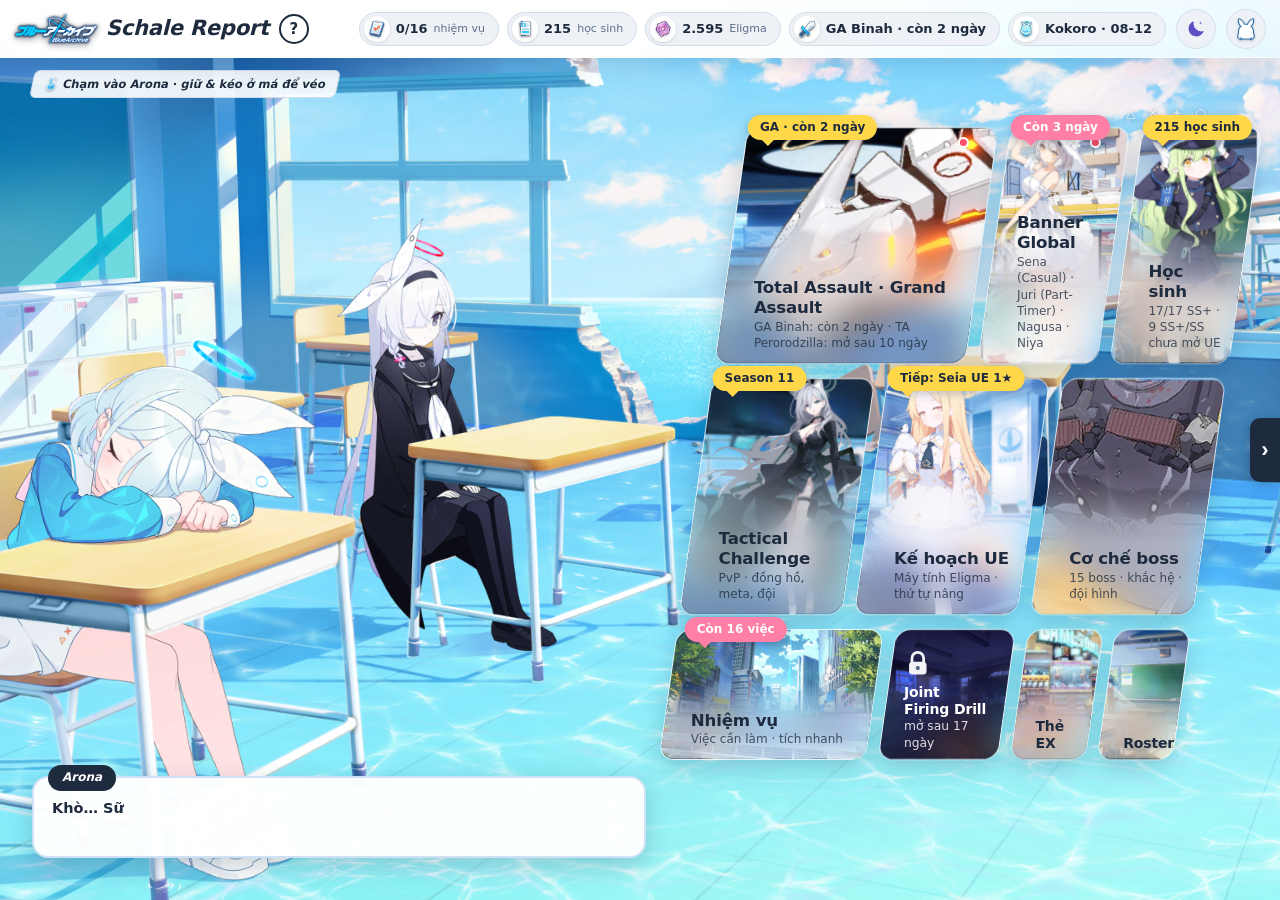
==== commit 2c402115: "Bust Safari zdim test CSS cache" ====
--- a/index.html
+++ b/index.html
@@ -20,7 +20,7 @@
 </style>
 <!-- Start CSS before third-party scripts so the loading surface is styled as early as possible. -->
 <link rel="stylesheet" href="css/base.css?v=202611281405">
-<link rel="stylesheet" href="css/ui.css?v=20261128-zdimtest-1">
+<link rel="stylesheet" href="css/ui.css?v=20261128-zdimtest-2">
 <!-- Chart.js is no longer loaded here: js/app.js fetches it only when the tier chart (Học sinh screen) comes into view -->
 </head>
 <body>
--- a/css/ui.css
+++ b/css/ui.css
@@ -577,6 +577,8 @@
 @supports (transition-timing-function:linear(0,1)){:root{--spring:linear(0,.06,.22 6%,.6 14%,.86 21%,1.02 30%,1.05 36%,1.04 42%,1.01 54%,.995 66%,1)}}
 @media (prefers-reduced-motion:reduce){:root{--spring:ease}}
 @media (max-width:900px){
+ /* TEMP iPhone Safari diagnosis: ?safari-zdim-test=1 hides only the transition dim layer. */
+ html.safari-zdim-test #zdim{display:none!important}
  .cast.talk{height:min(56vh,520px)}
  .cast.talk .l2d{left:0;right:0;top:0;height:100%}
  .cast.talk .dlg,#home .cast.lobby .dlg{left:10px;right:10px;bottom:10px}
@@ -1103,20 +1105,13 @@
 #boot .lg{display:none}
 @media(max-width:900px){
  #boot video{display:none!important}
- /* Keep a fixed full-viewport loading surface; oversizing the overlay made Safari expose the lobby at the bottom edge. */
- html[data-theme="light"].booting,html[data-theme="light"].booting body{background:#6CC4FF!important}
- html[data-theme="dark"].booting,html[data-theme="dark"].booting body{background:#1E222D!important}
- /* Give the actual boot layer an explicit extra 200px beyond the dynamic viewport. Using height:auto + a negative bottom
-    relies on absolute-position sizing that Safari can resolve against the short viewport, exposing the lobby below it. */
- html.booting #boot{height:calc(100dvh + 200px);min-height:0;bottom:auto;background:#6CC4FF!important}
- html[data-theme="dark"].booting #boot{background:#1E222D!important}
- /* Solid edge strips give Safari an actual fixed color surface to sample behind both browser bars. */
- html[data-theme="light"].booting::before,html[data-theme="dark"].booting::before,
- html[data-theme="light"].booting::after,html[data-theme="dark"].booting::after{content:"";position:fixed;z-index:10000;left:0;right:0;pointer-events:none}
- html[data-theme="light"].booting::before{top:0;height:max(14px,env(safe-area-inset-top));background:#6CC4FF}
- html[data-theme="dark"].booting::before{top:0;height:max(14px,env(safe-area-inset-top));background:#1E222D}
- html[data-theme="light"].booting::after{bottom:0;height:max(14px,env(safe-area-inset-bottom));background:#6CC4FF}
- html[data-theme="dark"].booting::after{bottom:0;height:max(14px,env(safe-area-inset-bottom));background:#1E222D}
+ /* the page / boot colour itself (--bc) comes from the inline <style> in index.html. The boot layer is 200px taller than the
+    dynamic viewport: height:auto + a negative bottom let Safari size it against the short viewport and expose the lobby below */
+ html.booting #boot{height:calc(100dvh + 200px);min-height:0;bottom:auto}
+ /* solid edge strips give Safari an actual fixed colour surface to sample behind both browser bars */
+ html.booting::before,html.booting::after{content:"";position:fixed;z-index:10000;left:0;right:0;pointer-events:none;background:var(--bc)}
+ html.booting::before{top:0;height:max(14px,env(safe-area-inset-top))}
+ html.booting::after{bottom:0;height:max(14px,env(safe-area-inset-bottom))}
  #boot .bt{bottom:calc(200px + 24px + env(safe-area-inset-bottom))}
  #boot .lg{display:block;width:min(40vw,170px);height:auto;margin-bottom:200px;filter:drop-shadow(0 4px 14px rgba(0,0,0,.18));animation:bflip 1.6s ease-in-out infinite}
 }
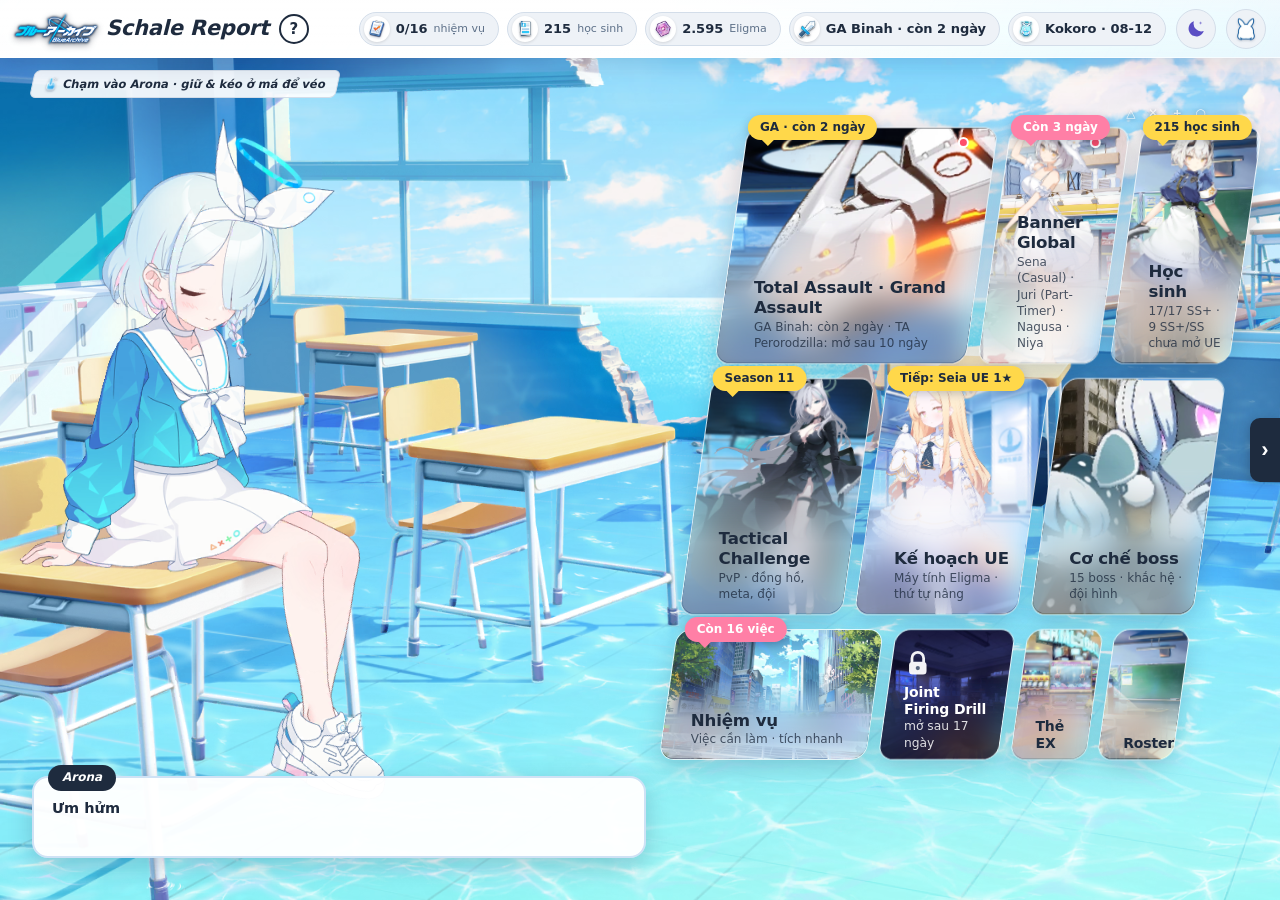
==== commit ede45a10: "Enable Safari dock filter test query" ====
--- a/index.html
+++ b/index.html
@@ -10,7 +10,7 @@
      in js/app.js, so the Spine loading later never flips it. THC = the two browser-bar colours, ONE place (setThm in app.js reads it).
      Opening on the lobby also sets html.booting here, before first paint, so js/boot.js knows to show the loading screen. -->
 <script>(function(){var R=document.documentElement,h,x=location.hash.slice(1);try{h=+new Date().toLocaleString('en-US',{timeZone:'Asia/Ho_Chi_Minh',hour:'numeric',hour12:false})%24}catch(e){h=new Date().getHours()}
-window.THC={light:'#6CC4FF',dark:'#1E222D'};R.dataset.theme=h>=6&&h<18?'light':'dark';if(!x||x==='home')R.classList.add('booting');if(/(?:^|[?&])safari-zdim-test=1(?:&|$)/.test(location.search))R.classList.add('safari-zdim-test');
+window.THC={light:'#6CC4FF',dark:'#1E222D'};R.dataset.theme=h>=6&&h<18?'light':'dark';if(!x||x==='home')R.classList.add('booting');if(/(?:^|[?&])safari-dock-filter-test=1(?:&|$)/.test(location.search))R.classList.add('safari-dock-filter-test');
 var sch=document.createElement('meta');sch.name='color-scheme';sch.content=R.dataset.theme;document.head.append(sch);
 document.querySelector('meta[name="theme-color"]').content=THC[R.dataset.theme]})()</script>
 <!-- critical boot colours (inline, so nothing can delay them): --bc = the boot colour of the theme, used by css/ui.css too -->
@@ -20,7 +20,7 @@
 </style>
 <!-- Start CSS before third-party scripts so the loading surface is styled as early as possible. -->
 <link rel="stylesheet" href="css/base.css?v=202611281405">
-<link rel="stylesheet" href="css/ui.css?v=20261128-zdimtest-2">
+<link rel="stylesheet" href="css/ui.css?v=20261128-dockfilter-1">
 <!-- Chart.js is no longer loaded here: js/app.js fetches it only when the tier chart (Học sinh screen) comes into view -->
 </head>
 <body>
@@ -480,7 +480,7 @@
 <div class="hpop" id="hpop" role="dialog" aria-label="Hướng dẫn"><h4 id="hpopT"></h4><ul id="hpopB"></ul></div>
 <button class="hud-tg" id="hudTg" type="button" aria-label="Ẩn các ô chức năng để ngắm học sinh" title="Ẩn / hiện các ô chức năng">›</button>
 
-<script src="js/app.js?v=202611281730"></script>
+<script src="js/app.js?v=20261128-dockfilter-1"></script>
 <script src="js/icons.js?v=202611281405"></script>
 <script src="js/compact.js?v=202611281405"></script>
 <script src="js/a11y.js?v=202611281405"></script>
--- a/css/ui.css
+++ b/css/ui.css
@@ -577,8 +577,8 @@
 @supports (transition-timing-function:linear(0,1)){:root{--spring:linear(0,.06,.22 6%,.6 14%,.86 21%,1.02 30%,1.05 36%,1.04 42%,1.01 54%,.995 66%,1)}}
 @media (prefers-reduced-motion:reduce){:root{--spring:ease}}
 @media (max-width:900px){
- /* TEMP iPhone Safari diagnosis: ?safari-zdim-test=1 hides only the transition dim layer. */
- html.safari-zdim-test #zdim{display:none!important}
+ /* TEMP iPhone Safari diagnosis: query mode removes Dock blur only while a screen transition runs. */
+ html.safari-dock-filter-test-active .dock{-webkit-backdrop-filter:none!important;backdrop-filter:none!important}
  .cast.talk{height:min(56vh,520px)}
  .cast.talk .l2d{left:0;right:0;top:0;height:100%}
  .cast.talk .dlg,#home .cast.lobby .dlg{left:10px;right:10px;bottom:10px}
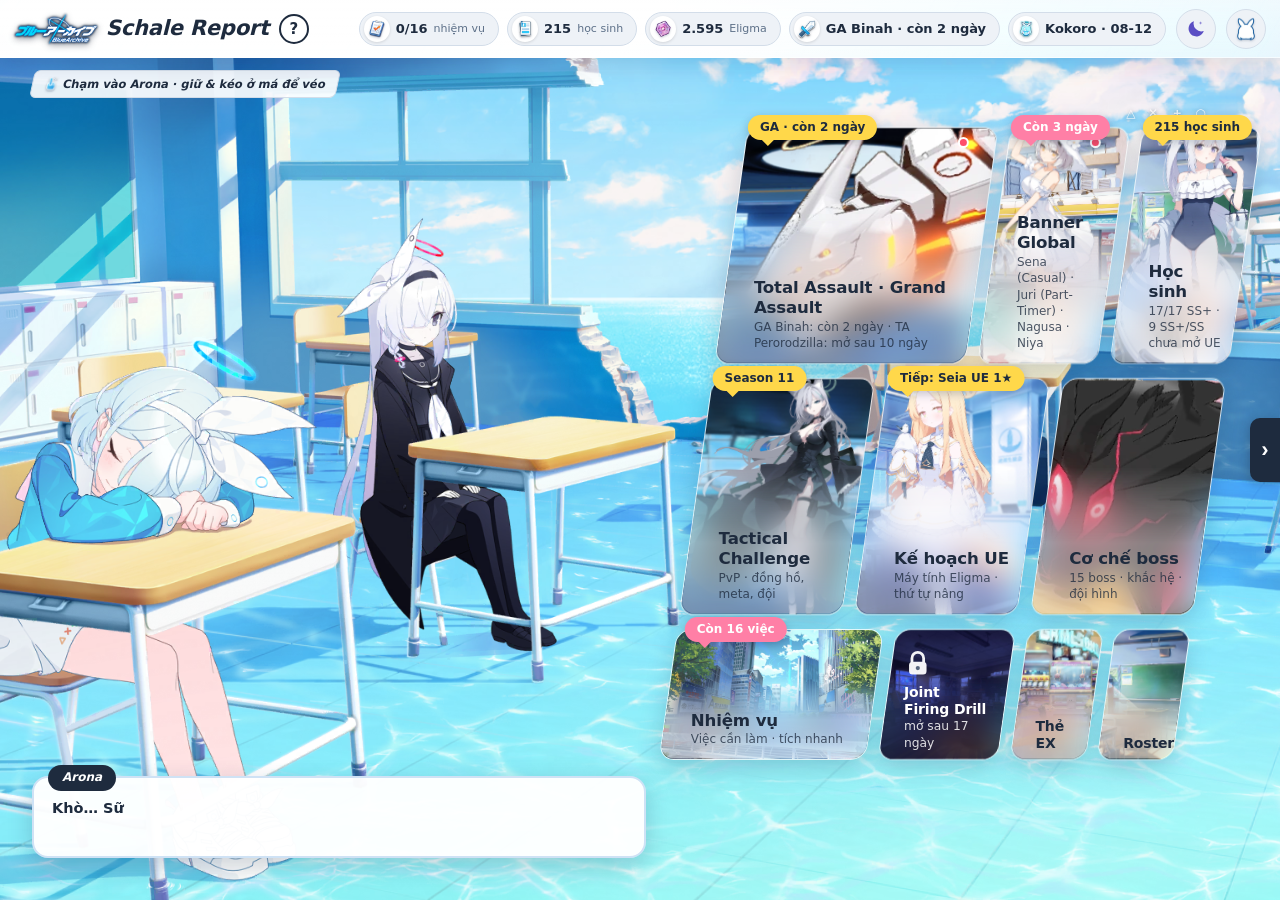
==== commit 8a305e5d: "Enable Safari diagnostic cache version" ====
--- a/index.html
+++ b/index.html
@@ -10,7 +10,7 @@
      in js/app.js, so the Spine loading later never flips it. THC = the two browser-bar colours, ONE place (setThm in app.js reads it).
      Opening on the lobby also sets html.booting here, before first paint, so js/boot.js knows to show the loading screen. -->
 <script>(function(){var R=document.documentElement,h,x=location.hash.slice(1);try{h=+new Date().toLocaleString('en-US',{timeZone:'Asia/Ho_Chi_Minh',hour:'numeric',hour12:false})%24}catch(e){h=new Date().getHours()}
-window.THC={light:'#6CC4FF',dark:'#1E222D'};R.dataset.theme=h>=6&&h<18?'light':'dark';if(!x||x==='home')R.classList.add('booting');if(/(?:^|[?&])safari-dock-filter-test=1(?:&|$)/.test(location.search))R.classList.add('safari-dock-filter-test');
+window.THC={light:'#6CC4FF',dark:'#1E222D'};R.dataset.theme=h>=6&&h<18?'light':'dark';if(!x||x==='home')R.classList.add('booting');
 var sch=document.createElement('meta');sch.name='color-scheme';sch.content=R.dataset.theme;document.head.append(sch);
 document.querySelector('meta[name="theme-color"]').content=THC[R.dataset.theme]})()</script>
 <!-- critical boot colours (inline, so nothing can delay them): --bc = the boot colour of the theme, used by css/ui.css too -->
@@ -20,7 +20,7 @@
 </style>
 <!-- Start CSS before third-party scripts so the loading surface is styled as early as possible. -->
 <link rel="stylesheet" href="css/base.css?v=202611281405">
-<link rel="stylesheet" href="css/ui.css?v=20261128-dockfilter-1">
+<link rel="stylesheet" href="css/ui.css?v=20261128-dbg-1">
 <!-- Chart.js is no longer loaded here: js/app.js fetches it only when the tier chart (Học sinh screen) comes into view -->
 </head>
 <body>
@@ -480,7 +480,7 @@
 <div class="hpop" id="hpop" role="dialog" aria-label="Hướng dẫn"><h4 id="hpopT"></h4><ul id="hpopB"></ul></div>
 <button class="hud-tg" id="hudTg" type="button" aria-label="Ẩn các ô chức năng để ngắm học sinh" title="Ẩn / hiện các ô chức năng">›</button>
 
-<script src="js/app.js?v=20261128-dockfilter-1"></script>
+<script src="js/app.js?v=20261128-dbg-1"></script>
 <script src="js/icons.js?v=202611281405"></script>
 <script src="js/compact.js?v=202611281405"></script>
 <script src="js/a11y.js?v=202611281405"></script>
--- a/css/ui.css
+++ b/css/ui.css
@@ -578,7 +578,6 @@
 @media (prefers-reduced-motion:reduce){:root{--spring:ease}}
 @media (max-width:900px){
  /* TEMP iPhone Safari diagnosis: query mode removes Dock blur only while a screen transition runs. */
- html.safari-dock-filter-test-active .dock{-webkit-backdrop-filter:none!important;backdrop-filter:none!important}
  .cast.talk{height:min(56vh,520px)}
  .cast.talk .l2d{left:0;right:0;top:0;height:100%}
  .cast.talk .dlg,#home .cast.lobby .dlg{left:10px;right:10px;bottom:10px}
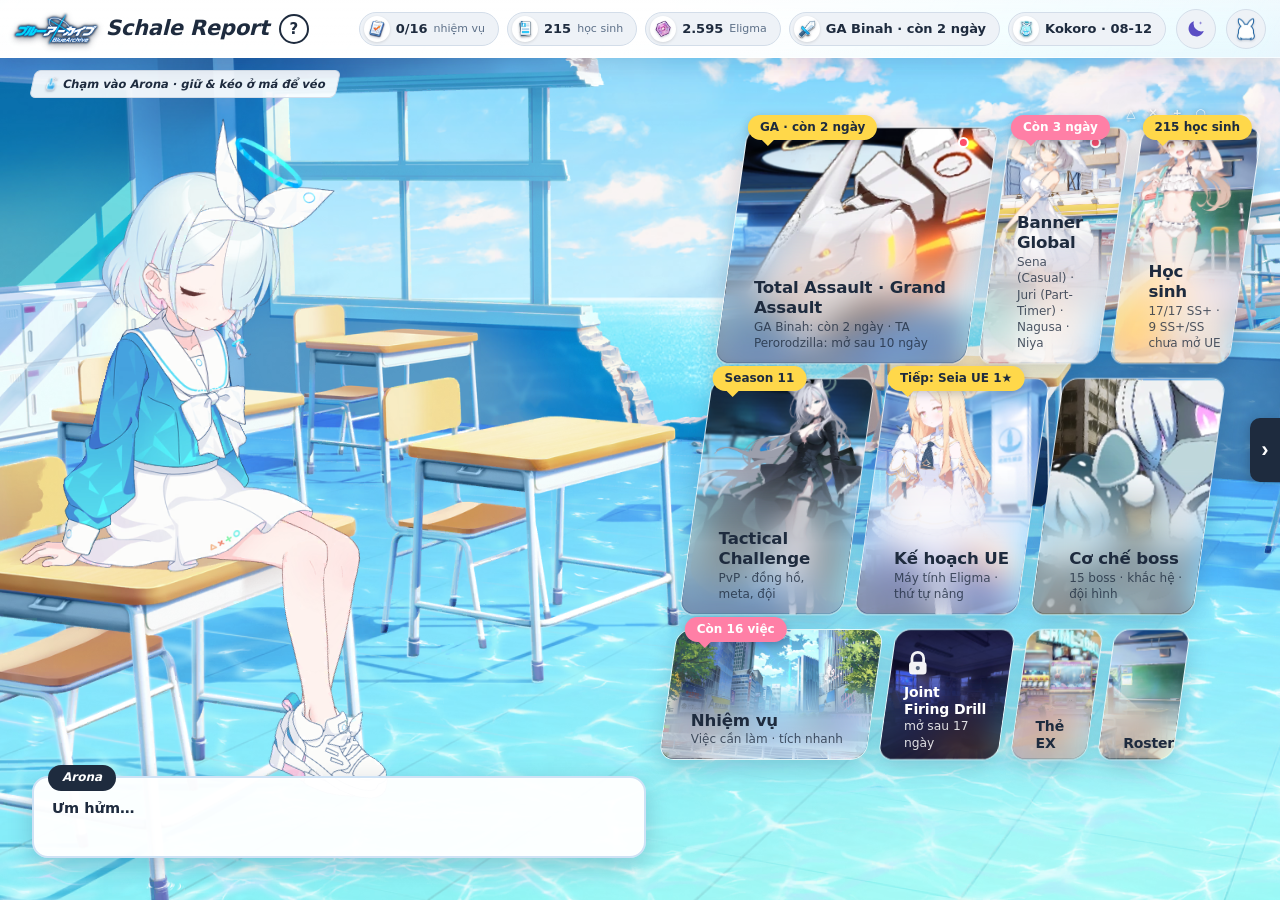
==== commit 12445d80: "Add files via upload" ====
--- a/index.html
+++ b/index.html
@@ -480,7 +480,7 @@
 <div class="hpop" id="hpop" role="dialog" aria-label="Hướng dẫn"><h4 id="hpopT"></h4><ul id="hpopB"></ul></div>
 <button class="hud-tg" id="hudTg" type="button" aria-label="Ẩn các ô chức năng để ngắm học sinh" title="Ẩn / hiện các ô chức năng">›</button>
 
-<script src="js/app.js?v=20261128-dbg-1"></script>
+<script src="js/app.js?v=20261128-noclip-1"></script>
 <script src="js/icons.js?v=202611281405"></script>
 <script src="js/compact.js?v=202611281405"></script>
 <script src="js/a11y.js?v=202611281405"></script>
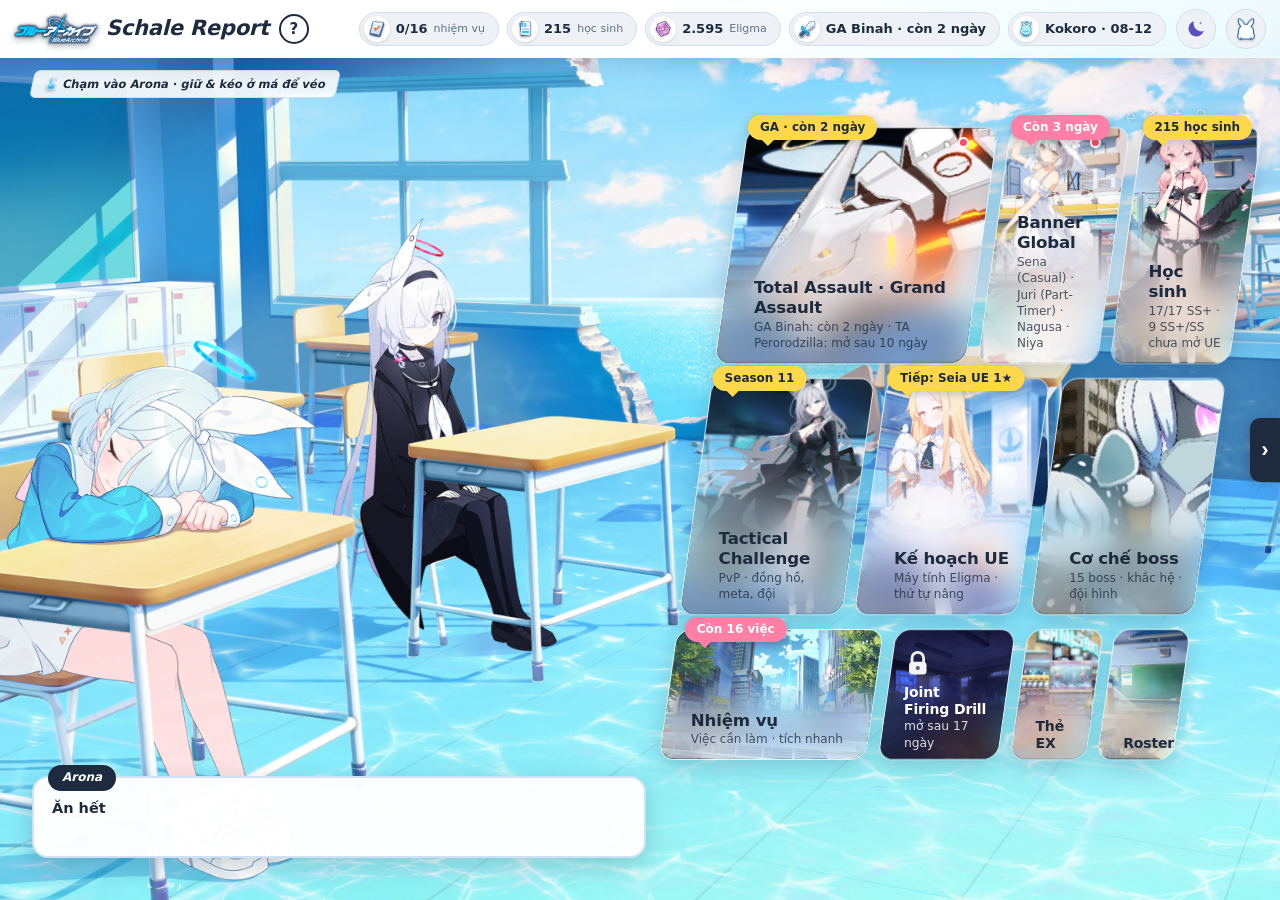
==== commit ae39eb7c: "Add files via upload" ====
--- a/index.html
+++ b/index.html
@@ -480,7 +480,7 @@
 <div class="hpop" id="hpop" role="dialog" aria-label="Hướng dẫn"><h4 id="hpopT"></h4><ul id="hpopB"></ul></div>
 <button class="hud-tg" id="hudTg" type="button" aria-label="Ẩn các ô chức năng để ngắm học sinh" title="Ẩn / hiện các ô chức năng">›</button>
 
-<script src="js/app.js?v=20261128-noclip-1"></script>
+<script src="js/app.js?v=20261128-phone-nozoom-1"></script>
 <script src="js/icons.js?v=202611281405"></script>
 <script src="js/compact.js?v=202611281405"></script>
 <script src="js/a11y.js?v=202611281405"></script>
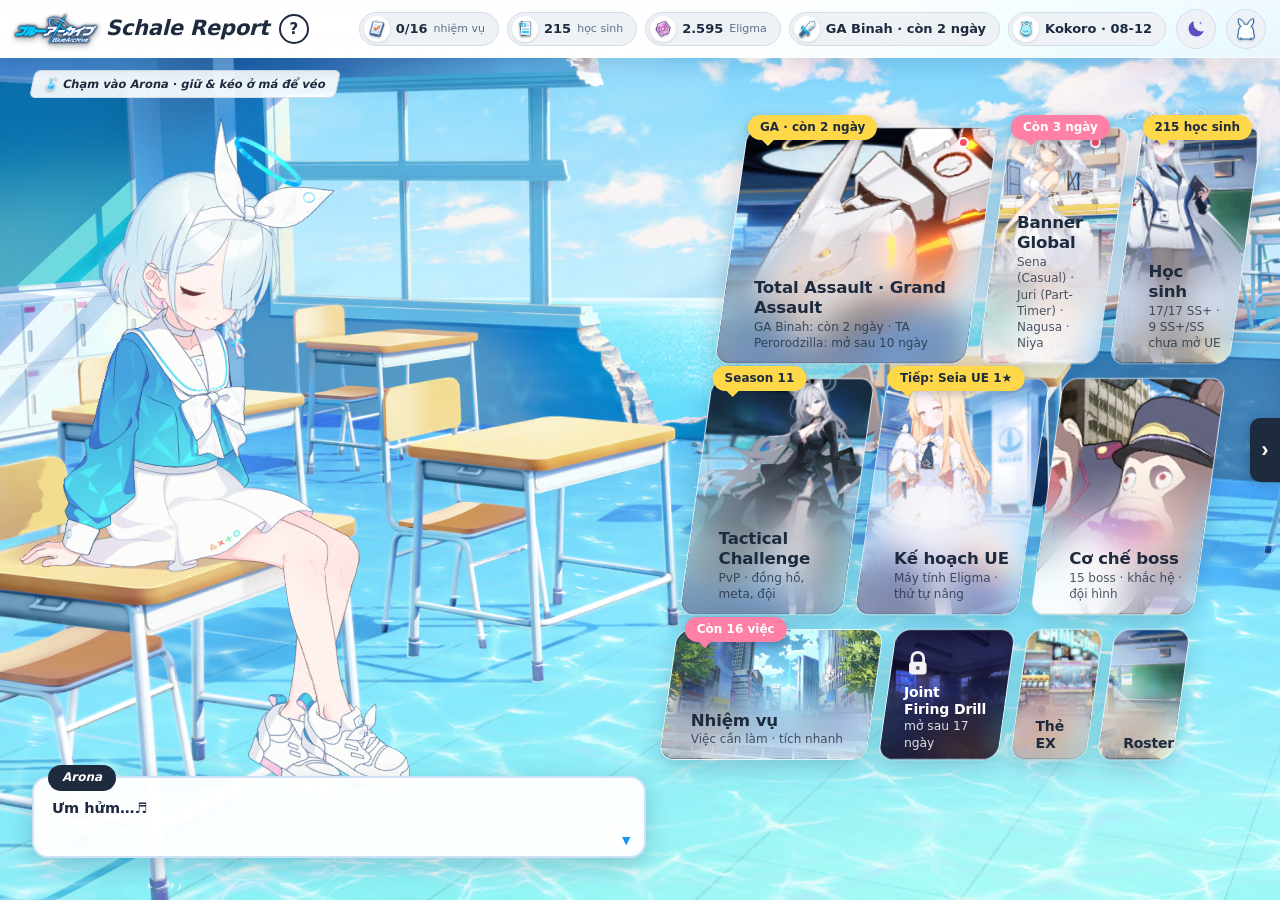
==== commit 202803eb: "Add files via upload" ====
--- a/index.html
+++ b/index.html
@@ -480,7 +480,7 @@
 <div class="hpop" id="hpop" role="dialog" aria-label="Hướng dẫn"><h4 id="hpopT"></h4><ul id="hpopB"></ul></div>
 <button class="hud-tg" id="hudTg" type="button" aria-label="Ẩn các ô chức năng để ngắm học sinh" title="Ẩn / hiện các ô chức năng">›</button>
 
-<script src="js/app.js?v=20261128-phone-nozoom-1"></script>
+<script src="js/app.js?v=20261128-phone-nozoom-1-lobbyfade-2"></script>
 <script src="js/icons.js?v=202611281405"></script>
 <script src="js/compact.js?v=202611281405"></script>
 <script src="js/a11y.js?v=202611281405"></script>
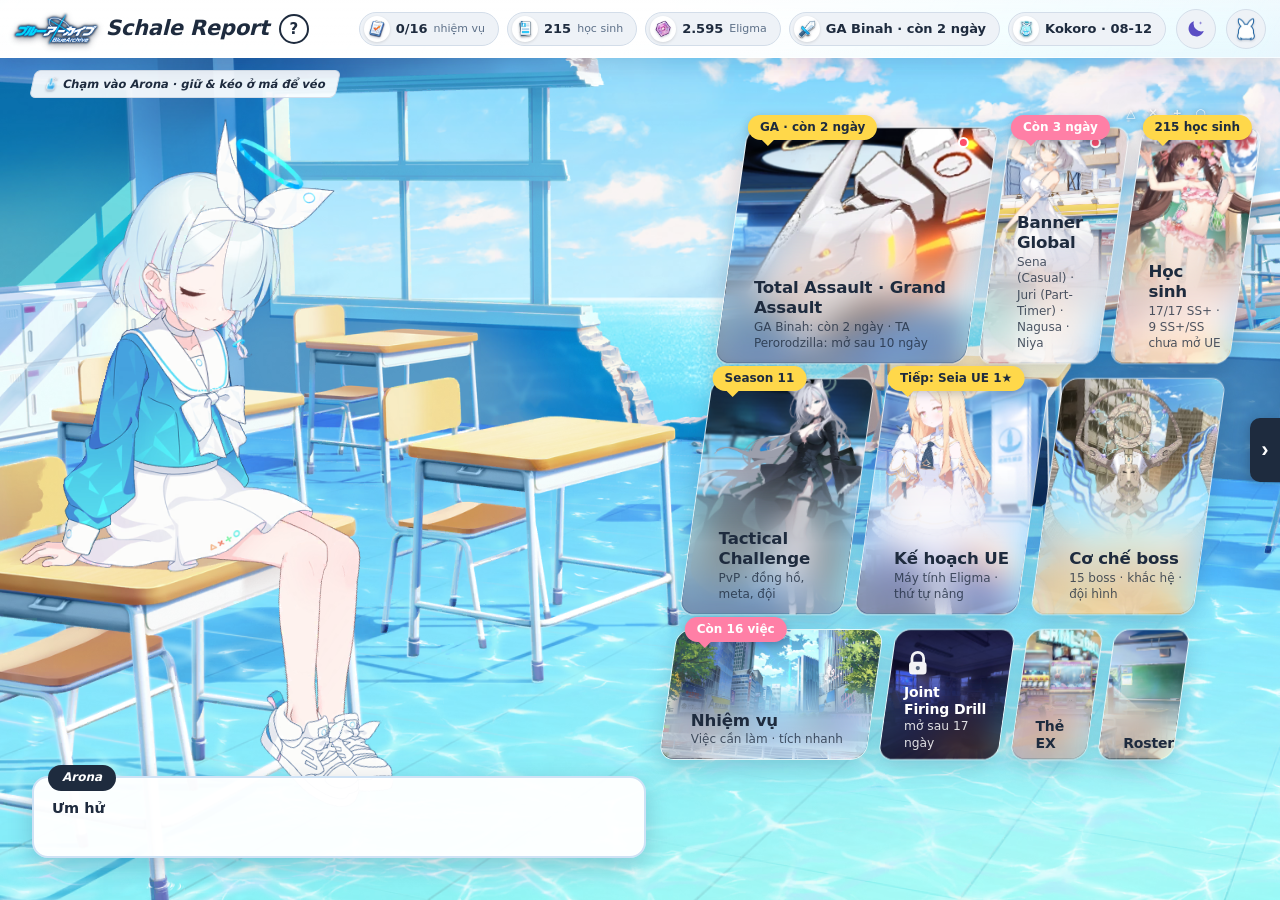
==== commit c133e9c4: "Add files via upload" ====
--- a/index.html
+++ b/index.html
@@ -480,7 +480,7 @@
 <div class="hpop" id="hpop" role="dialog" aria-label="Hướng dẫn"><h4 id="hpopT"></h4><ul id="hpopB"></ul></div>
 <button class="hud-tg" id="hudTg" type="button" aria-label="Ẩn các ô chức năng để ngắm học sinh" title="Ẩn / hiện các ô chức năng">›</button>
 
-<script src="js/app.js?v=20261128-phone-nozoom-1-lobbyfade-2"></script>
+<script src="js/app.js?v=20261128-phone-nozoom-1-nolobbyfade-3"></script>
 <script src="js/icons.js?v=202611281405"></script>
 <script src="js/compact.js?v=202611281405"></script>
 <script src="js/a11y.js?v=202611281405"></script>
